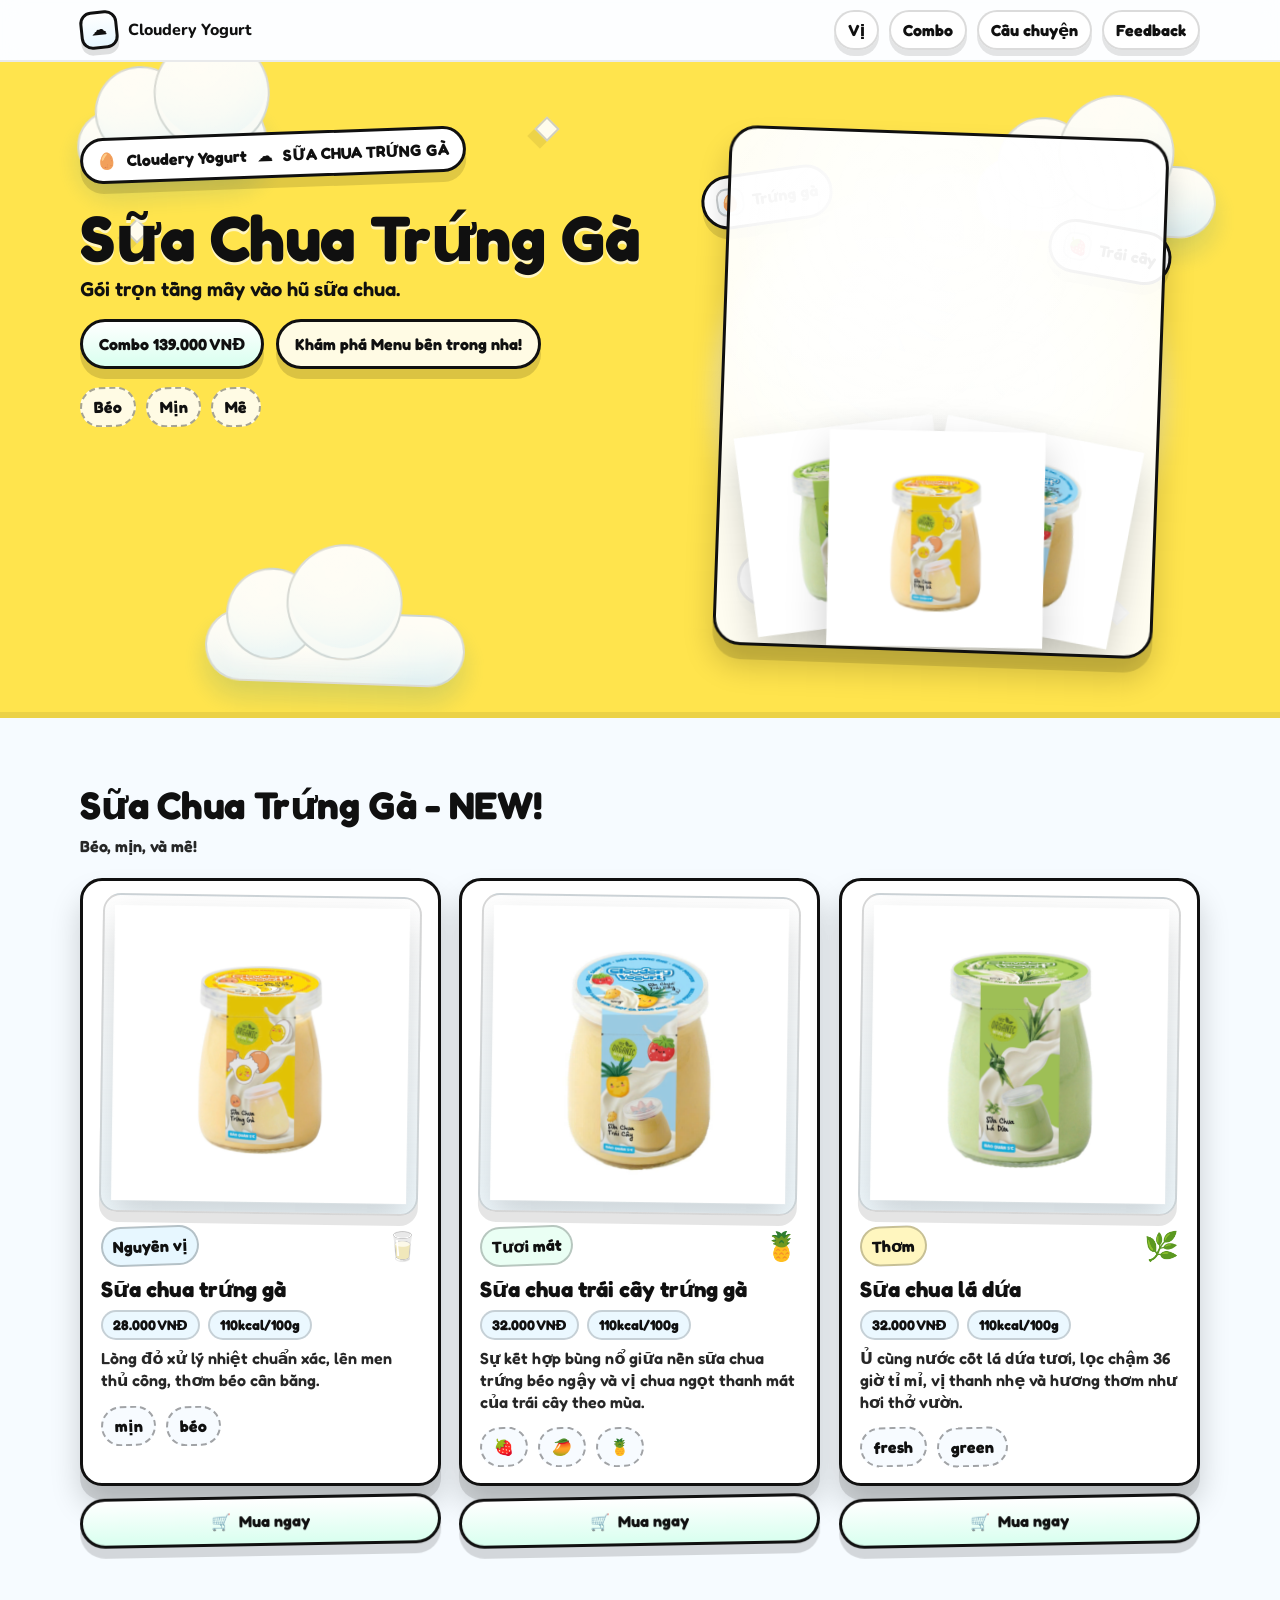
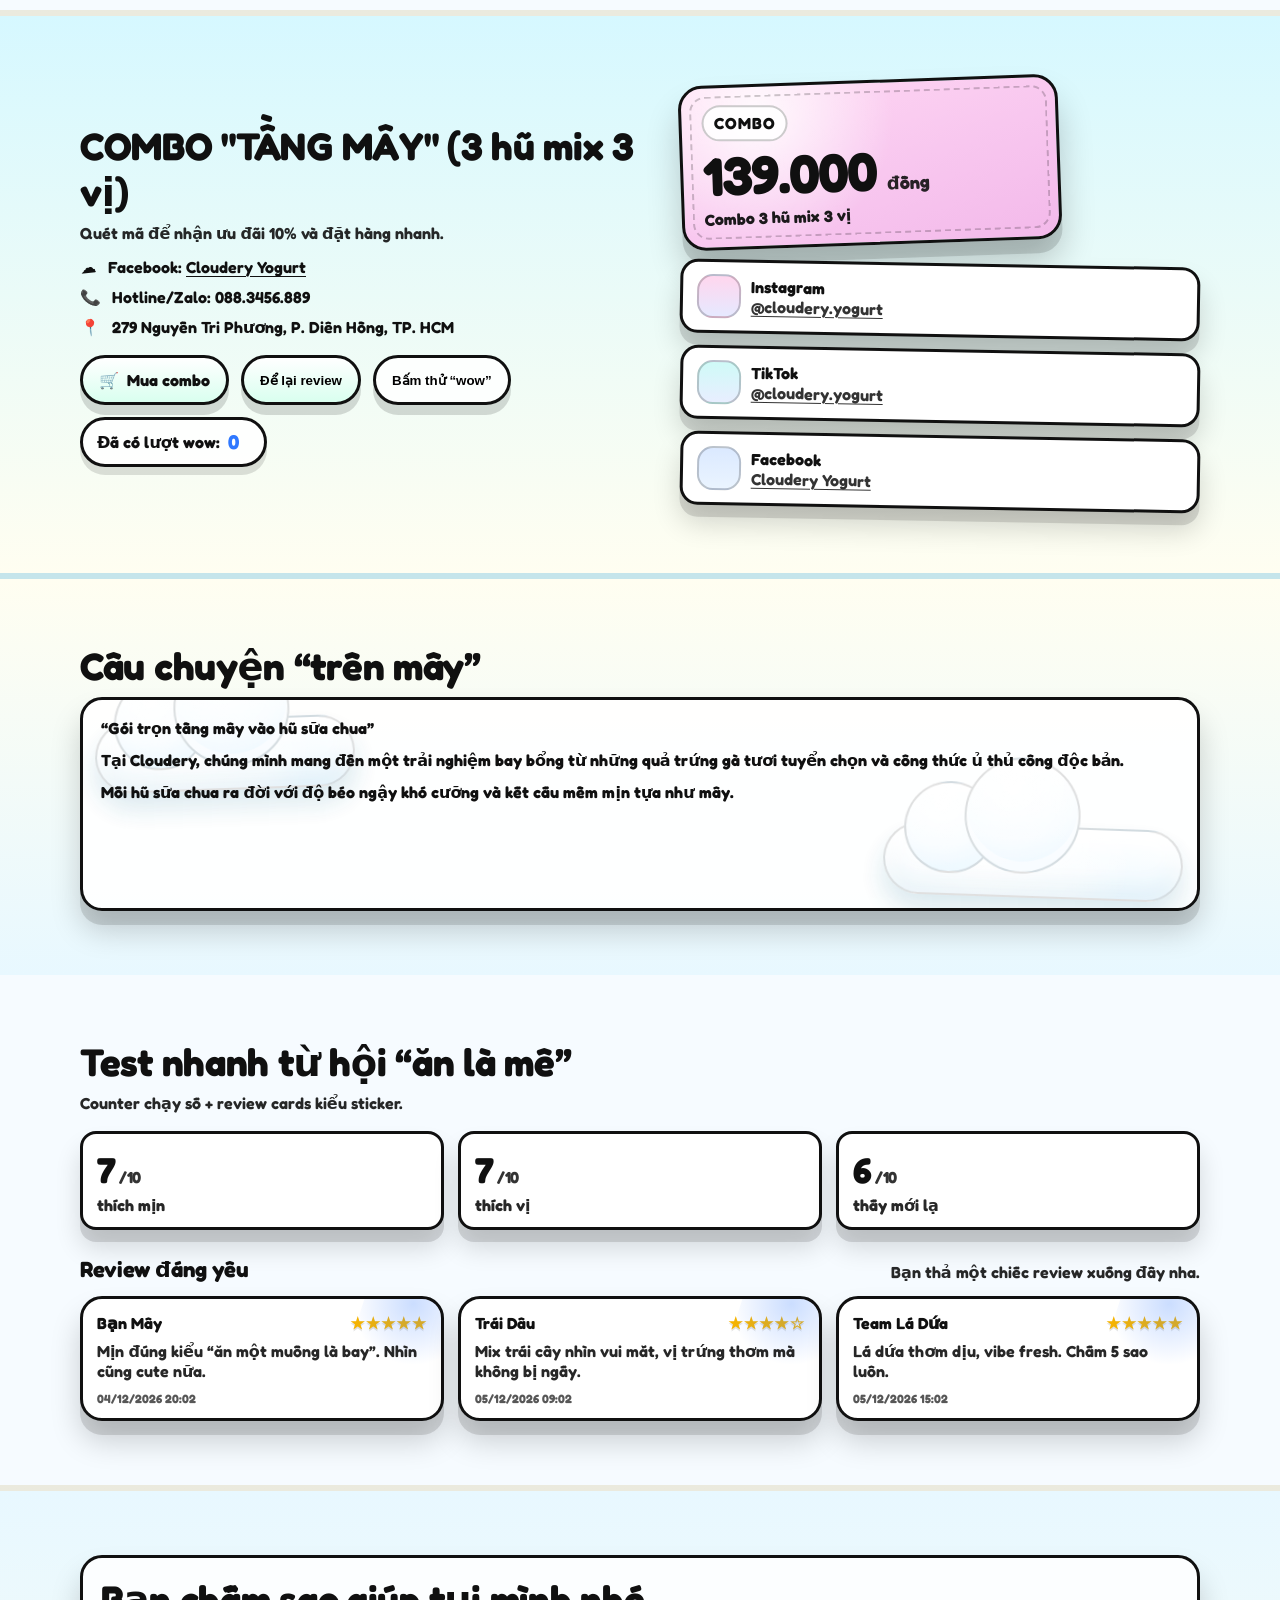
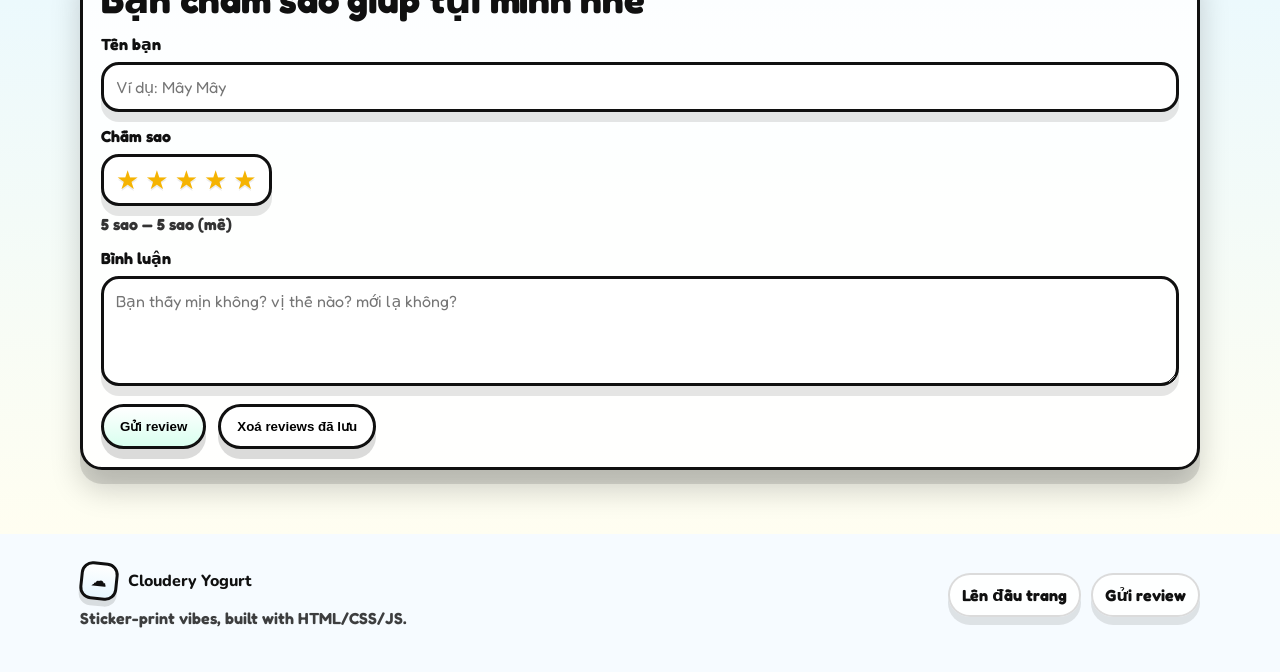
==== index.html @ d8230764 "Reorganize project files to repository root Made-with: Cursor" ====
<!doctype html>
<html lang="vi">
  <head>
    <meta charset="UTF-8" />
    <meta name="viewport" content="width=device-width, initial-scale=1.0" />
    <title>Cloudery Yogurt — Sữa Chua Trứng Gà</title>
    <meta
      name="description"
      content="Landing page playful, sticker-like for Cloudery Yogurt — Sữa Chua Trứng Gà."
    />
    <link rel="preconnect" href="https://fonts.googleapis.com" />
    <link rel="preconnect" href="https://fonts.gstatic.com" crossorigin />
    <link
      href="https://fonts.googleapis.com/css2?family=Fredoka:wght@400;600;700&family=Nunito:wght@600;700;800&display=swap"
      rel="stylesheet"
    />
    <link rel="stylesheet" href="./styles.css" />
  </head>
  <body>
    <a class="skip" href="#main">Nhảy tới nội dung</a>

    <header class="topbar">
      <div class="container topbar__inner">
        <div class="brand">
          <span class="brand__mark" aria-hidden="true">☁️</span>
          <span class="brand__name">Cloudery Yogurt</span>
        </div>
        <nav class="nav">
          <a href="#product">Vị</a>
          <a href="#combo">Combo</a>
          <a href="#story">Câu chuyện</a>
          <a href="#feedback">Feedback</a>
        </nav>
      </div>
    </header>

    <main id="main">
      <!-- HERO -->
      <section class="hero" aria-label="Hero">
        <div class="hero__bg" aria-hidden="true">
          <div class="cloud cloud--1 float"></div>
          <div class="cloud cloud--2 float-slow"></div>
          <div class="cloud cloud--3 float"></div>
          <div class="sparkle sparkle--1"></div>
          <div class="sparkle sparkle--2"></div>
          <div class="sparkle sparkle--3"></div>
        </div>

        <div class="container hero__grid">
          <div class="hero__copy reveal">
            <p class="pill">
              <span aria-hidden="true">🥚</span> Cloudery Yogurt <span aria-hidden="true">☁️</span>
              SỮA CHUA TRỨNG GÀ
            </p>
            <h1 class="hero__title">Sữa Chua Trứng Gà</h1>
            <p class="hero__sub">
              Gói trọn tầng mây vào hũ sữa chua.
            </p>
            <div class="hero__cta">
              <a class="btn btn--primary" href="#combo">Combo 139.000 VNĐ</a>
              <a class="btn btn--ghost" href="#story">Khám phá Menu bên trong nha!</a>
            </div>
            <div class="hero__mini">
              <span class="mini-badge">Béo</span>
              <span class="mini-badge">Mịn</span>
              <span class="mini-badge">Mê</span>
            </div>
          </div>

          <div class="hero__stage reveal">
            <div class="sticker egg-sticker bounce" style="--r:-8deg; --x:-10px; --y:-12px">
              <span class="sticker__icon" aria-hidden="true">🥚</span>
              <span class="sticker__text">Trứng gà</span>
            </div>
            <div class="sticker fruit-sticker bounce" style="--r:10deg; --x:14px; --y:10px">
              <span class="sticker__icon" aria-hidden="true">🍓</span>
              <span class="sticker__text">Trái cây</span>
            </div>
            <div class="sticker cloud-sticker bounce" style="--r:4deg; --x:-16px; --y:18px">
              <span class="sticker__icon" aria-hidden="true">☁️</span>
              <span class="sticker__text">Tầng mây</span>
            </div>

            <figure class="product product--tilt product--trio" aria-label="3 hũ sữa chua Cloudery Yogurt">
              <img
                src="./assets/product-la-dua.jpg"
                alt="Sữa chua lá dứa Cloudery Yogurt"
                class="product__img product__img--left"
                loading="eager"
                decoding="async"
              />
              <img
                src="./assets/product-nguyen-ban.jpg"
                alt="Sữa chua trứng gà Cloudery Yogurt"
                class="product__img product__img--center"
                loading="eager"
                decoding="async"
              />
              <img
                src="./assets/product-trai-cay.jpg"
                alt="Sữa chua trái cây Cloudery Yogurt"
                class="product__img product__img--right"
                loading="eager"
                decoding="async"
              />
              <figcaption class="sr-only">Bộ 3 hũ sữa chua Cloudery Yogurt</figcaption>
            </figure>
          </div>
        </div>
      </section>

      <!-- PRODUCTS -->
      <section id="product" class="section">
        <div class="container">
          <header class="section__head reveal">
            <h2 class="section__title">Sữa Chua Trứng Gà - NEW!</h2>
            <p class="section__sub">Béo, mịn, và mê!</p>
          </header>

          <div class="grid grid--3">
            <div class="product-tile">
              <article class="card flavor-card reveal" data-tilt>
              <div class="flavor-card__imgwrap">
                <img
                  src="./assets/product-nguyen-ban.jpg"
                  alt="Sữa chua trứng gà"
                  class="flavor-card__img"
                  loading="lazy"
                  decoding="async"
                />
              </div>
              <div class="card__top">
                <span class="tag tag--blue">Nguyên vị</span>
                <span class="wiggle" aria-hidden="true">🥛</span>
              </div>
              <h3 class="card__title">Sữa chua trứng gà</h3>
              <p class="card__meta">
                <span>28.000 VNĐ</span>
                <span>110kcal/100g</span>
              </p>
              <p class="card__desc">
                Lòng đỏ xử lý nhiệt chuẩn xác, lên men thủ công, thơm béo cân bằng.
              </p>
              <div class="card__stickers">
                <span class="chip bounce">mịn</span>
                <span class="chip bounce" style="animation-delay: 140ms">béo</span>
              </div>
              </article>
              <a
                class="btn btn--primary buy-btn product-tile__buy"
                href="https://m.me/61576436301812?text=T%C3%B4i%20mu%E1%BB%91n%20%C4%91%E1%BA%B7t%20h%C3%A0ng%20S%E1%BB%AFa%20chua%20tr%E1%BB%A9ng%20g%C3%A0"
                target="_blank"
                rel="noopener noreferrer"
              >
                <span aria-hidden="true">🛒</span>
                <span>Mua ngay</span>
              </a>
            </div>

            <div class="product-tile">
              <article class="card flavor-card reveal" data-tilt>
              <div class="flavor-card__imgwrap">
                <img
                  src="./assets/product-trai-cay.jpg"
                  alt="Sữa chua trái cây"
                  class="flavor-card__img"
                  loading="lazy"
                  decoding="async"
                />
              </div>
              <div class="card__top">
                <span class="tag tag--green">Tươi mát</span>
                <span class="wiggle" aria-hidden="true">🍍</span>
              </div>
              <h3 class="card__title">Sữa chua trái cây trứng gà</h3>
              <p class="card__meta">
                <span>32.000 VNĐ</span>
                <span>110kcal/100g</span>
              </p>
              <p class="card__desc">
                Sự kết hợp bùng nổ giữa nền sữa chua trứng béo ngậy và vị chua ngọt thanh mát
                của trái cây theo mùa.
              </p>
              <div class="card__stickers">
                <span class="chip bounce">🍓</span>
                <span class="chip bounce" style="animation-delay: 160ms">🥭</span>
                <span class="chip bounce" style="animation-delay: 220ms">🍍</span>
              </div>
              </article>
              <a
                class="btn btn--primary buy-btn product-tile__buy"
                href="https://m.me/61576436301812?text=T%C3%B4i%20mu%E1%BB%91n%20%C4%91%E1%BA%B7t%20h%C3%A0ng%20S%E1%BB%AFa%20chua%20tr%C3%A1i%20c%C3%A2y%20tr%E1%BB%A9ng%20g%C3%A0"
                target="_blank"
                rel="noopener noreferrer"
              >
                <span aria-hidden="true">🛒</span>
                <span>Mua ngay</span>
              </a>
            </div>

            <div class="product-tile">
              <article class="card flavor-card reveal" data-tilt>
              <div class="flavor-card__imgwrap">
                <img
                  src="./assets/product-la-dua.jpg"
                  alt="Sữa chua lá dứa"
                  class="flavor-card__img"
                  loading="lazy"
                  decoding="async"
                />
              </div>
              <div class="card__top">
                <span class="tag tag--yellow">Thơm</span>
                <span class="wiggle" aria-hidden="true">🌿</span>
              </div>
              <h3 class="card__title">Sữa chua lá dứa</h3>
              <p class="card__meta">
                <span>32.000 VNĐ</span>
                <span>110kcal/100g</span>
              </p>
              <p class="card__desc">
                Ủ cùng nước cốt lá dứa tươi, lọc chậm 36 giờ tỉ mỉ, vị thanh nhẹ và hương thơm
                như hơi thở vườn.
              </p>
              <div class="card__stickers">
                <span class="chip bounce">fresh</span>
                <span class="chip bounce" style="animation-delay: 120ms">green</span>
              </div>
              </article>
              <a
                class="btn btn--primary buy-btn product-tile__buy"
                href="https://m.me/61576436301812?text=T%C3%B4i%20mu%E1%BB%91n%20%C4%91%E1%BA%B7t%20h%C3%A0ng%20S%E1%BB%AFa%20chua%20l%C3%A1%20d%E1%BB%A9a"
                target="_blank"
                rel="noopener noreferrer"
              >
                <span aria-hidden="true">🛒</span>
                <span>Mua ngay</span>
              </a>
            </div>
          </div>
        </div>
      </section>

      <!-- COMBO -->
      <section id="combo" class="section section--combo">
        <div class="container combo">
          <div class="combo__left reveal">
            <h2 class="section__title">COMBO "TẦNG MÂY" (3 hũ mix 3 vị)</h2>
            <p class="section__sub">
              Quét mã để nhận ưu đãi 10% và đặt hàng nhanh.
            </p>
            <ul class="list">
              <li>
                <span class="bullet" aria-hidden="true">☁️</span>
                Facebook:
                <a href="https://www.facebook.com/profile.php?id=61576436301812&mibextid=wwXIfr&rdid=eDjpEuno18skeC4g&share_url=https%3A%2F%2Fwww.facebook.com%2Fshare%2F1Am8ADN1qm%2F%3Fmibextid%3DwwXIfr" target="_blank" rel="noopener noreferrer">Cloudery Yogurt</a>
              </li>
              <li><span class="bullet" aria-hidden="true">📞</span> Hotline/Zalo: 088.3456.889</li>
              <li><span class="bullet" aria-hidden="true">📍</span> 279 Nguyễn Tri Phương, P. Diên Hồng, TP. HCM</li>
            </ul>
            <div class="combo__actions">
              <a
                class="btn btn--primary buy-btn"
                href="https://m.me/61576436301812?text=T%C3%B4i%20mu%E1%BB%91n%20%C4%91%E1%BA%B7t%20combo"
                target="_blank"
                rel="noopener noreferrer"
              >
                <span aria-hidden="true">🛒</span>
                <span>Mua combo</span>
              </a>
              <button class="btn btn--primary" id="btnScrollForm" type="button">
                Để lại review
              </button>
              <button class="btn btn--ghost" id="btnConfetti" type="button">
                Bấm thử “wow”
              </button>
            </div>
            <div class="wow-counter" id="wowCounter" aria-live="polite">
              <span class="wow-counter__label">Đã có lượt wow:</span>
              <strong class="wow-counter__value" id="wowCountValue">0</strong>
            </div>
          </div>

          <div class="combo__right reveal">
            <div class="badge badge--burst pulse" role="group" aria-label="Combo price">
              <div class="badge__cap">COMBO</div>
              <div class="badge__price">
                <span class="badge__num">139.000</span>
                <span class="badge__unit">đồng</span>
              </div>
              <div class="badge__note">Combo 3 hũ mix 3 vị</div>
            </div>
            <div class="combo__mini">
              <div class="mini-card float">
                <div class="mini-card__icon mini-card__icon--ig" aria-hidden="true"></div>
                <div class="mini-card__text">
                  <strong>Instagram</strong>
                  <span><a href="https://www.instagram.com/cloudery.yogurt" target="_blank" rel="noopener noreferrer">@cloudery.yogurt</a></span>
                </div>
              </div>
              <div class="mini-card float-slow">
                <div class="mini-card__icon mini-card__icon--tt" aria-hidden="true"></div>
                <div class="mini-card__text">
                  <strong>TikTok</strong>
                  <span><a href="https://www.tiktok.com/@cloudery.yogurt" target="_blank" rel="noopener noreferrer">@cloudery.yogurt</a></span>
                </div>
              </div>
              <div class="mini-card float">
                <div class="mini-card__icon mini-card__icon--fb" aria-hidden="true"></div>
                <div class="mini-card__text">
                  <strong>Facebook</strong>
                  <span><a href="https://www.facebook.com/profile.php?id=61576436301812&mibextid=wwXIfr&rdid=eDjpEuno18skeC4g&share_url=https%3A%2F%2Fwww.facebook.com%2Fshare%2F1Am8ADN1qm%2F%3Fmibextid%3DwwXIfr" target="_blank" rel="noopener noreferrer">Cloudery Yogurt</a></span>
                </div>
              </div>
            </div>
          </div>
        </div>
        <canvas id="confetti" class="confetti" aria-hidden="true"></canvas>
      </section>

      <!-- STORY -->
      <section id="story" class="section section--story" aria-label="Story section">
        <div class="container story reveal">
          <h2 class="section__title">Câu chuyện “trên mây”</h2>
          <div class="story__paper">
            <div class="story__clouds" aria-hidden="true">
              <div class="cloud cloud--paper-1 float"></div>
              <div class="cloud cloud--paper-2 float-slow"></div>
            </div>
            <p class="story__line" data-story-line>
              “Gói trọn tầng mây vào hũ sữa chua”
            </p>
            <p class="story__line" data-story-line>
              Tại Cloudery, chúng mình mang đến một trải nghiệm bay bổng từ những quả trứng gà tươi tuyển chọn và công thức ủ thủ công độc bản.
            </p>
            <p class="story__line" data-story-line>
              Mỗi hũ sữa chua ra đời với độ béo ngậy khó cưỡng và kết cấu mềm mịn tựa như mây.
            </p>
            <p class="story__line" data-story-line>
              Bên cạnh vị Trứng gà nguyên bản, bạn đừng bỏ lỡ dòng Lá dứa được lọc chậm tỉ mỉ suốt 36 giờ, hay đổi vị cùng Trái cây theo mùa vụ đầy tươi mát.
            </p>
            <p class="story__line" data-story-line>
              Tất cả đều được chắt lọc tinh khiết nhất để nâng niu vị giác của bạn.
            </p>
          </div>
        </div>
      </section>

      <!-- FEEDBACK -->
      <section id="feedback" class="section">
        <div class="container">
          <header class="section__head reveal">
            <h2 class="section__title">Test nhanh từ hội “ăn là mê”</h2>
            <p class="section__sub">
              Counter chạy số + review cards kiểu sticker.
            </p>
          </header>

          <div class="stats">
            <div class="stat reveal" data-counter="8">
              <div class="stat__num"><span class="counter">0</span><span class="stat__unit">/10</span></div>
              <div class="stat__label">thích mịn</div>
            </div>
            <div class="stat reveal" data-counter="7">
              <div class="stat__num"><span class="counter">0</span><span class="stat__unit">/10</span></div>
              <div class="stat__label">thích vị</div>
            </div>
            <div class="stat reveal" data-counter="6">
              <div class="stat__num"><span class="counter">0</span><span class="stat__unit">/10</span></div>
              <div class="stat__label">thấy mới lạ</div>
            </div>
          </div>

          <div class="reviews">
            <div class="reviews__head reveal">
              <h3 class="reviews__title">Review đáng yêu</h3>
              <p class="reviews__sub">Bạn thả một chiếc review xuống đây nha.</p>
            </div>

            <div id="reviewsList" class="reviews__grid"></div>
          </div>
        </div>
      </section>

      <!-- FORM -->
      <section id="form" class="section section--form" aria-label="Feedback form">
        <div class="container form-wrap reveal">
          <h2 class="section__title">Bạn chấm sao giúp tụi mình nhé</h2>
          <form id="reviewForm" class="form">
            <label class="field">
              <span class="field__label">Tên bạn</span>
              <input
                class="input"
                name="name"
                type="text"
                placeholder="Ví dụ: Mây Mây"
                required
                maxlength="40"
                autocomplete="name"
              />
            </label>

            <div class="field">
              <span class="field__label">Chấm sao</span>
              <div class="stars" role="radiogroup" aria-label="Star rating">
                <input class="sr-only" type="radio" name="rating" value="5" id="r5" checked />
                <label class="star" for="r5" title="5 sao">★</label>
                <input class="sr-only" type="radio" name="rating" value="4" id="r4" />
                <label class="star" for="r4" title="4 sao">★</label>
                <input class="sr-only" type="radio" name="rating" value="3" id="r3" />
                <label class="star" for="r3" title="3 sao">★</label>
                <input class="sr-only" type="radio" name="rating" value="2" id="r2" />
                <label class="star" for="r2" title="2 sao">★</label>
                <input class="sr-only" type="radio" name="rating" value="1" id="r1" />
                <label class="star" for="r1" title="1 sao">★</label>
              </div>
              <div class="stars__hint" id="ratingHint">5 sao nha!</div>
            </div>

            <label class="field">
              <span class="field__label">Bình luận</span>
              <textarea
                class="textarea"
                name="comment"
                rows="4"
                placeholder="Bạn thấy mịn không? vị thế nào? mới lạ không?"
                required
                maxlength="280"
              ></textarea>
            </label>

            <div class="form__actions">
              <button class="btn btn--primary" type="submit">Gửi review</button>
              <button class="btn btn--ghost" type="button" id="btnClearReviews">
                Xoá reviews đã lưu
              </button>
            </div>
          </form>
        </div>
      </section>
    </main>

    <footer class="footer">
      <div class="container footer__inner">
        <div>
          <div class="brand brand--footer">
            <span class="brand__mark" aria-hidden="true">☁️</span>
            <span class="brand__name">Cloudery Yogurt</span>
          </div>
          <p class="footer__note">Sticker-print vibes, built with HTML/CSS/JS.</p>
        </div>
        <div class="footer__links">
          <a href="#main">Lên đầu trang</a>
          <a href="#form">Gửi review</a>
        </div>
      </div>
    </footer>

    <script src="./script.js"></script>
  </body>
</html>
---- styles.css ----
:root {
  --bg-yellow: #ffe44d;
  --blue: #2f78ff;
  --green: #27c07d;
  --ink: #101010;
  --paper: #ffffff;
  --soft: rgba(0, 0, 0, 0.08);
  --shadow: 0 14px 0 rgba(0, 0, 0, 0.12), 0 20px 30px rgba(0, 0, 0, 0.18);
  --stroke: 3px solid var(--ink);
  --radius: 22px;
  --radius-sm: 16px;
  --max: 1120px;
  --cloud-stroke: 2px solid rgba(0, 0, 0, 0.14);
}

*,
*::before,
*::after {
  box-sizing: border-box;
}

html,
body {
  height: 100%;
}

body {
  margin: 0;
  font-family: "Fredoka", system-ui, -apple-system, Segoe UI, Roboto, Arial, sans-serif;
  color: var(--ink);
  background: #f6fbff;
  overflow-x: hidden;
}

img {
  max-width: 100%;
  display: block;
}

a {
  color: inherit;
  text-decoration: none;
}

.container {
  width: min(var(--max), calc(100% - 32px));
  margin-inline: auto;
}

.sr-only {
  position: absolute;
  width: 1px;
  height: 1px;
  padding: 0;
  margin: -1px;
  overflow: hidden;
  clip: rect(0, 0, 0, 0);
  white-space: nowrap;
  border: 0;
}

.skip {
  position: absolute;
  top: 10px;
  left: 10px;
  z-index: 9999;
  padding: 10px 14px;
  background: var(--paper);
  border: var(--stroke);
  border-radius: 999px;
  transform: translateY(-180%);
  transition: transform 160ms ease;
}

.skip:focus {
  transform: translateY(0);
}

/* Topbar */
.topbar {
  position: sticky;
  top: 0;
  z-index: 50;
  backdrop-filter: blur(10px);
  background: rgba(255, 255, 255, 0.72);
  border-bottom: 2px solid rgba(0, 0, 0, 0.08);
}

.topbar__inner {
  display: flex;
  align-items: center;
  justify-content: space-between;
  padding: 10px 0;
  gap: 14px;
}

.brand {
  display: inline-flex;
  align-items: center;
  gap: 10px;
  font-family: "Nunito", system-ui, -apple-system, Segoe UI, Roboto, Arial, sans-serif;
  font-weight: 800;
}

.brand__mark {
  width: 38px;
  height: 38px;
  display: grid;
  place-items: center;
  border: var(--stroke);
  border-radius: 12px;
  background: linear-gradient(180deg, #ffffff, #e7f7ff);
  box-shadow: 0 6px 0 rgba(0, 0, 0, 0.12);
  transform: rotate(-6deg);
}

.nav {
  display: flex;
  gap: 10px;
  flex-wrap: wrap;
  justify-content: flex-end;
}

.nav a {
  padding: 8px 12px;
  border-radius: 999px;
  border: 2px solid rgba(0, 0, 0, 0.14);
  background: rgba(255, 255, 255, 0.9);
  box-shadow: 0 6px 0 rgba(0, 0, 0, 0.1);
  transition: transform 140ms ease, box-shadow 140ms ease;
  font-weight: 700;
}

.nav a:hover {
  transform: translateY(-2px) rotate(-1deg);
  box-shadow: 0 10px 0 rgba(0, 0, 0, 0.12);
}

/* Hero */
.hero {
  position: relative;
  background: var(--bg-yellow);
  border-bottom: 6px solid rgba(0, 0, 0, 0.08);
  overflow: hidden;
}

.hero__bg {
  position: absolute;
  inset: 0;
  pointer-events: none;
}

.hero__grid {
  display: grid;
  grid-template-columns: 1.05fr 0.95fr;
  gap: 26px;
  padding: 54px 0 44px;
  position: relative;
  z-index: 2;
}

.pill {
  display: inline-flex;
  align-items: center;
  gap: 10px;
  padding: 10px 14px;
  border-radius: 999px;
  border: var(--stroke);
  background: var(--paper);
  box-shadow: 0 10px 0 rgba(0, 0, 0, 0.12);
  transform: rotate(-2deg);
  font-weight: 700;
}

.hero__title {
  font-size: clamp(40px, 5vw, 74px);
  margin: 14px 0 8px;
  line-height: 0.95;
  letter-spacing: -0.5px;
  text-shadow: 0 3px 0 rgba(255, 255, 255, 0.65);
}

.hero__sub {
  font-size: clamp(16px, 2vw, 20px);
  max-width: 38ch;
  margin: 0 0 16px;
  font-weight: 600;
}

.hero__cta {
  display: flex;
  gap: 12px;
  flex-wrap: wrap;
  margin: 18px 0 18px;
}

.btn {
  border: var(--stroke);
  border-radius: 999px;
  padding: 12px 16px;
  font-weight: 800;
  cursor: pointer;
  background: var(--paper);
  box-shadow: 0 10px 0 rgba(0, 0, 0, 0.14);
  transition: transform 150ms ease, box-shadow 150ms ease;
}

.btn:active {
  transform: translateY(3px);
  box-shadow: 0 7px 0 rgba(0, 0, 0, 0.14);
}

.btn--primary {
  background: linear-gradient(180deg, #ffffff, #d9ffef);
  border-color: var(--ink);
}

.btn--ghost {
  background: rgba(255, 255, 255, 0.85);
}

.btn:hover {
  transform: translateY(-2px) rotate(-1deg);
  box-shadow: 0 14px 0 rgba(0, 0, 0, 0.16);
}

.hero__mini {
  display: flex;
  gap: 10px;
  flex-wrap: wrap;
  align-items: center;
  margin-top: 6px;
}

.mini-badge {
  background: rgba(255, 255, 255, 0.85);
  border: 2px dashed rgba(0, 0, 0, 0.35);
  padding: 8px 12px;
  border-radius: 999px;
  font-weight: 800;
  transform: rotate(-2deg);
}

.hero__stage {
  position: relative;
  min-height: 420px;
  display: grid;
  place-items: center;
}

.hero__stage::before {
  content: "";
  position: absolute;
  inset: 14% 6% 12% 6%;
  background:
    radial-gradient(circle at 30% 35%, rgba(255, 255, 255, 0.95), transparent 55%),
    radial-gradient(circle at 70% 45%, rgba(255, 255, 255, 0.9), transparent 58%),
    radial-gradient(circle at 45% 70%, rgba(231, 247, 255, 0.6), transparent 62%);
  filter: blur(10px);
  border-radius: 999px;
  opacity: 0.9;
  z-index: 0;
}

.hero__stage > * {
  position: relative;
  z-index: 1;
}

.product {
  position: relative;
  width: min(440px, 92%);
  border-radius: 28px;
  border: var(--stroke);
  background: rgba(255, 255, 255, 0.9);
  box-shadow: var(--shadow);
  overflow: hidden;
  transform: rotate(2deg);
}

.product__img {
  width: 100%;
  height: auto;
  transform: translateZ(0);
}

.product--trio {
  min-height: 520px;
  display: block;
  background:
    radial-gradient(circle at 50% 15%, rgba(255, 255, 255, 0.82), transparent 55%),
    rgba(255, 255, 255, 0.92);
}

.product--trio .product__img {
  position: absolute;
  width: 46%;
  max-width: 230px;
  filter: drop-shadow(0 18px 18px rgba(0, 0, 0, 0.2));
}

.product__img--left {
  left: 6%;
  bottom: 4%;
  transform: rotate(-9deg);
}

.product__img--center {
  left: 50%;
  bottom: 2%;
  transform: translateX(-50%) rotate(-1deg) scale(1.08);
  z-index: 2;
}

.product__img--right {
  right: 6%;
  bottom: 4%;
  transform: rotate(9deg);
}

.product::after {
  content: "";
  position: absolute;
  inset: 0;
  background: radial-gradient(circle at 30% 20%, rgba(255, 255, 255, 0.55), transparent 45%);
  pointer-events: none;
}

.sticker {
  position: absolute;
  display: inline-flex;
  align-items: center;
  gap: 8px;
  padding: 10px 12px;
  border: var(--stroke);
  background: var(--paper);
  border-radius: 999px;
  box-shadow: 0 10px 0 rgba(0, 0, 0, 0.12);
  font-weight: 900;
  transform: translate(var(--x), var(--y)) rotate(var(--r));
}

.sticker__icon {
  width: 28px;
  height: 28px;
  display: grid;
  place-items: center;
  border-radius: 10px;
  border: 2px solid rgba(0, 0, 0, 0.2);
  background: linear-gradient(180deg, #ffffff, #f0faff);
}

.egg-sticker {
  top: 12%;
  left: 6%;
}

.fruit-sticker {
  top: 18%;
  right: 8%;
}

.cloud-sticker {
  bottom: 14%;
  left: 14%;
}

/* Clouds */
.cloud {
  position: absolute;
  width: 190px;
  height: 72px;
  background:
    radial-gradient(circle at 35% 28%, rgba(255, 255, 255, 0.98), rgba(255, 255, 255, 0.55) 48%, transparent 72%),
    linear-gradient(180deg, #ffffff 0%, #f8fdff 44%, #ecf8ff 100%);
  border: var(--cloud-stroke);
  border-radius: 999px;
  box-shadow: 0 16px 30px rgba(48, 84, 112, 0.16);
  filter: saturate(1.05) blur(0.2px);
}

.cloud::before,
.cloud::after {
  content: "";
  position: absolute;
  background:
    radial-gradient(circle at 40% 26%, rgba(255, 255, 255, 0.96), rgba(255, 255, 255, 0.5) 48%, transparent 72%),
    linear-gradient(180deg, #ffffff 0%, #f8fdff 45%, #ecf8ff 100%);
  border: var(--cloud-stroke);
  border-radius: 999px;
}

.cloud::before {
  width: 92px;
  height: 92px;
  left: 18px;
  top: -44px;
}

.cloud::after {
  width: 116px;
  height: 116px;
  left: 78px;
  top: -70px;
}

.cloud::after {
  box-shadow: inset 0 -10px 0 rgba(255, 255, 255, 0.58);
}

.cloud {
  box-shadow:
    inset 0 14px 22px rgba(255, 255, 255, 0.94),
    inset 0 -12px 22px rgba(35, 114, 152, 0.07),
    0 16px 26px rgba(35, 114, 152, 0.18);
}

.cloud-sticker {
  backdrop-filter: blur(1px);
}

.cloud--1 {
  top: 44px;
  left: 6%;
  transform: rotate(-4deg);
  opacity: 0.95;
}

.cloud--2 {
  top: 100px;
  right: 5%;
  width: 240px;
  transform: rotate(3deg);
  opacity: 0.95;
}

.cloud--3 {
  bottom: 28px;
  left: 16%;
  width: 260px;
  transform: rotate(2deg);
  opacity: 0.95;
}

.sparkle {
  position: absolute;
  width: 18px;
  height: 18px;
  background: white;
  border: 2px solid rgba(0, 0, 0, 0.2);
  transform: rotate(45deg);
  box-shadow: 0 10px 0 rgba(0, 0, 0, 0.08);
  opacity: 0.9;
  animation: twinkle 1.6s ease-in-out infinite;
}

.sparkle--1 {
  top: 58px;
  left: 42%;
}
.sparkle--2 {
  top: 160px;
  left: 10%;
  animation-delay: 0.3s;
}
.sparkle--3 {
  bottom: 90px;
  right: 12%;
  animation-delay: 0.55s;
}

@keyframes twinkle {
  0%,
  100% {
    transform: rotate(45deg) scale(0.9);
    opacity: 0.75;
  }
  50% {
    transform: rotate(45deg) scale(1.05);
    opacity: 1;
  }
}

/* Sections */
.section {
  padding: 64px 0;
  background: transparent;
}

.section__head {
  margin-bottom: 18px;
}

.section__title {
  font-size: clamp(28px, 3vw, 44px);
  margin: 0 0 8px;
  letter-spacing: -0.3px;
}

.section__sub {
  margin: 0;
  font-weight: 650;
  opacity: 0.9;
}

.grid {
  display: grid;
  gap: 18px;
  margin-top: 22px;
}

.grid--3 {
  grid-template-columns: repeat(3, minmax(0, 1fr));
}

.product-tile {
  display: grid;
  grid-template-rows: 1fr auto;
  gap: 10px;
}

.product-tile__buy {
  width: 100%;
  text-align: center;
  transform: rotate(-1deg);
}

.product-tile__buy:hover {
  transform: translateY(-2px) rotate(-2deg);
}

.card {
  background: var(--paper);
  border: var(--stroke);
  border-radius: var(--radius);
  box-shadow: var(--shadow);
  padding: 18px 18px 16px;
  position: relative;
  overflow: hidden;
  transform: rotate(-0.6deg);
  transition: transform 180ms ease, box-shadow 180ms ease;
}

.card:hover {
  transform: translateY(-4px) rotate(1.2deg) scale(1.02);
  box-shadow: 0 16px 0 rgba(0, 0, 0, 0.14), 0 26px 34px rgba(0, 0, 0, 0.2);
}

.card__top {
  display: flex;
  align-items: center;
  justify-content: space-between;
  gap: 10px;
}

.tag {
  display: inline-flex;
  align-items: center;
  padding: 8px 10px;
  border: 2px solid rgba(0, 0, 0, 0.22);
  border-radius: 999px;
  font-weight: 900;
  transform: rotate(-2deg);
  background: #e7f7ff;
}

.tag--blue {
  background: #e7f7ff;
}
.tag--green {
  background: #eafff4;
}
.tag--yellow {
  background: #fff6bf;
}

.wiggle {
  font-size: 28px;
  display: inline-block;
  transform-origin: 50% 100%;
  animation: wiggle 2.2s ease-in-out infinite;
}

@keyframes wiggle {
  0%,
  100% {
    transform: rotate(-4deg);
  }
  50% {
    transform: rotate(6deg);
  }
}

.card__title {
  margin: 10px 0 8px;
  font-size: 22px;
}

.card__meta {
  margin: 0 0 8px;
  display: flex;
  gap: 8px;
  flex-wrap: wrap;
}

.card__meta span {
  display: inline-flex;
  align-items: center;
  padding: 6px 10px;
  border-radius: 999px;
  border: 2px solid rgba(0, 0, 0, 0.16);
  background: rgba(231, 247, 255, 0.8);
  font-weight: 900;
  font-size: 14px;
  line-height: 1;
}

.card__desc {
  margin: 0 0 14px;
  font-weight: 600;
  opacity: 0.9;
  line-height: 1.35;
}

.card__stickers {
  display: flex;
  gap: 10px;
  flex-wrap: wrap;
}

.buy-btn {
  display: inline-flex;
  align-items: center;
  justify-content: center;
  gap: 8px;
}

.chip {
  display: inline-flex;
  align-items: center;
  justify-content: center;
  padding: 8px 12px;
  border-radius: 999px;
  border: 2px dashed rgba(0, 0, 0, 0.35);
  background: #f7fbff;
  font-weight: 900;
  transform: rotate(-2deg);
}

/* Combo */
.section--combo {
  position: relative;
  background: linear-gradient(180deg, #d6f8ff, #fffef1);
  border-top: 6px solid rgba(0, 0, 0, 0.08);
  border-bottom: 6px solid rgba(0, 0, 0, 0.08);
  overflow: hidden;
}

.combo {
  display: grid;
  grid-template-columns: 1fr 0.9fr;
  gap: 22px;
  align-items: center;
  position: relative;
  z-index: 2;
}

.list {
  margin: 14px 0 0;
  padding: 0;
  list-style: none;
  display: grid;
  gap: 10px;
  font-weight: 650;
}

.list a {
  text-decoration: underline;
  text-underline-offset: 3px;
}

.bullet {
  display: inline-block;
  margin-right: 8px;
  transform: rotate(-6deg);
}

.combo__actions {
  display: flex;
  gap: 12px;
  flex-wrap: wrap;
  margin-top: 18px;
}

.wow-counter {
  margin-top: 12px;
  display: inline-flex;
  align-items: center;
  gap: 8px;
  padding: 10px 14px;
  border: var(--stroke);
  border-radius: 999px;
  background: rgba(255, 255, 255, 0.9);
  box-shadow: 0 8px 0 rgba(0, 0, 0, 0.12);
  font-weight: 800;
}

.wow-counter__value {
  min-width: 2ch;
  font-size: 20px;
  color: #2f78ff;
}

.badge {
  background:
    radial-gradient(circle at 20% 18%, rgba(255, 255, 255, 0.9), transparent 42%),
    linear-gradient(160deg, #ffd9f3, #f8c7ef 55%, #f3b9ea);
  border: var(--stroke);
  box-shadow: 0 14px 0 rgba(0, 0, 0, 0.13), 0 24px 34px rgba(0, 0, 0, 0.2);
  border-radius: 24px;
  padding: 18px 20px;
  position: relative;
  transform: rotate(-2deg);
  width: min(380px, 100%);
}

.badge--burst {
  clip-path: none;
}

.badge::before {
  content: "";
  position: absolute;
  inset: 8px;
  border: 2px dashed rgba(0, 0, 0, 0.2);
  border-radius: 16px;
  pointer-events: none;
}

.badge__cap {
  font-weight: 1000;
  letter-spacing: 1px;
  background: rgba(255, 255, 255, 0.85);
  border: 2px solid rgba(0, 0, 0, 0.2);
  display: inline-block;
  padding: 6px 10px;
  border-radius: 999px;
  transform: rotate(2deg);
}

.badge__price {
  margin-top: 8px;
  display: flex;
  align-items: baseline;
  gap: 10px;
}

.badge__num {
  font-size: clamp(42px, 4.2vw, 64px);
  font-weight: 1000;
  letter-spacing: -1px;
  line-height: 0.95;
}

.badge__unit {
  font-weight: 900;
  font-size: 18px;
  opacity: 0.9;
}

.badge__note {
  margin-top: 8px;
  font-weight: 750;
  opacity: 0.95;
}

.combo__mini {
  margin-top: 18px;
  display: grid;
  gap: 12px;
}

.mini-card {
  background: var(--paper);
  border: var(--stroke);
  border-radius: 18px;
  box-shadow: 0 12px 0 rgba(0, 0, 0, 0.12), 0 18px 28px rgba(0, 0, 0, 0.16);
  padding: 12px 14px;
  display: flex;
  gap: 10px;
  align-items: center;
  transform: rotate(1deg);
}

.mini-card__icon {
  width: 44px;
  height: 44px;
  display: grid;
  place-items: center;
  border-radius: 16px;
  border: 2px solid rgba(0, 0, 0, 0.2);
  background: linear-gradient(180deg, #ffffff, #e7f7ff);
  font-size: 0;
  font-weight: 900;
  position: relative;
}

.mini-card__icon::before {
  content: "";
  width: 22px;
  height: 22px;
  background-repeat: no-repeat;
  background-position: center;
  background-size: contain;
}

.mini-card__icon--ig {
  background: linear-gradient(180deg, #ffd6ee, #e6e9ff);
}

.mini-card__icon--ig::before {
  background-image: url("https://cdn.simpleicons.org/instagram/8f2aa8");
}

.mini-card__icon--tt {
  background: linear-gradient(180deg, #cffaf7, #e8eeff);
}

.mini-card__icon--tt::before {
  background-image: url("https://cdn.simpleicons.org/tiktok/111111");
}

.mini-card__icon--fb {
  background: linear-gradient(180deg, #dbe9ff, #eaf4ff);
}

.mini-card__icon--fb::before {
  background-image: url("https://cdn.simpleicons.org/facebook/1877F2");
}

.mini-card__text strong {
  display: block;
  font-size: 16px;
}

.mini-card__text span {
  display: block;
  opacity: 0.85;
  font-weight: 650;
}

.mini-card__text a {
  text-decoration: underline;
  text-underline-offset: 3px;
}

/* Story */
.section--story {
  background: linear-gradient(180deg, #fffef1, #e8f8ff);
}

.story__paper {
  position: relative;
  background: rgba(255, 255, 255, 0.9);
  border: var(--stroke);
  border-radius: var(--radius);
  box-shadow: var(--shadow);
  padding: 18px 18px 10px;
  overflow: hidden;
}

.story__clouds {
  position: absolute;
  inset: 0;
  pointer-events: none;
  opacity: 0.85;
}

.cloud--paper-1 {
  top: 18px;
  left: 12px;
  width: 260px;
  transform: rotate(-2deg);
}

.cloud--paper-2 {
  bottom: 10px;
  right: 14px;
  width: 300px;
  transform: rotate(2deg);
}

/* Product cards (flavors) */
.flavor-card {
  padding-top: 14px;
}

.flavor-card__imgwrap {
  border: 2px solid rgba(0, 0, 0, 0.16);
  border-radius: 18px;
  background: linear-gradient(180deg, rgba(255, 255, 255, 0.95), rgba(231, 247, 255, 0.55));
  box-shadow: 0 10px 0 rgba(0, 0, 0, 0.1);
  overflow: hidden;
  margin-bottom: 12px;
  transform: rotate(0.8deg);
}

.flavor-card__img {
  width: 100%;
  aspect-ratio: 1 / 1;
  object-fit: contain;
  padding: 10px;
  filter: drop-shadow(0 16px 18px rgba(0, 0, 0, 0.16));
  transform: translateZ(0);
}

.story__line {
  margin: 0 0 12px;
  font-weight: 700;
  opacity: 0;
  transform: translateY(8px);
}

.story__line.is-shown {
  opacity: 1;
  transform: translateY(0);
  transition: opacity 420ms ease, transform 420ms ease;
}

/* Stats + reviews */
.stats {
  display: grid;
  grid-template-columns: repeat(3, minmax(0, 1fr));
  gap: 14px;
  margin: 18px 0 26px;
}

.stat {
  background: var(--paper);
  border: var(--stroke);
  border-radius: var(--radius-sm);
  box-shadow: 0 12px 0 rgba(0, 0, 0, 0.12), 0 18px 26px rgba(0, 0, 0, 0.14);
  padding: 14px 14px 12px;
  transform: rotate(-1deg);
}

.stat__num {
  font-size: 36px;
  font-weight: 1000;
  letter-spacing: -0.6px;
}

.stat__unit {
  font-size: 16px;
  margin-left: 4px;
  font-weight: 900;
  opacity: 0.85;
}

.stat__label {
  margin-top: 4px;
  font-weight: 800;
  opacity: 0.9;
}

.reviews__head {
  display: flex;
  align-items: end;
  justify-content: space-between;
  gap: 12px;
  flex-wrap: wrap;
}

.reviews__title {
  margin: 0;
  font-size: 22px;
}

.reviews__sub {
  margin: 0;
  font-weight: 650;
  opacity: 0.9;
}

.reviews__grid {
  display: grid;
  grid-template-columns: repeat(3, minmax(0, 1fr));
  gap: 14px;
  margin-top: 14px;
}

.review {
  background: #fff;
  border: var(--stroke);
  border-radius: var(--radius);
  box-shadow: var(--shadow);
  padding: 14px 14px 12px;
  position: relative;
  overflow: hidden;
  transform: rotate(0.6deg);
}

.review::before {
  content: "";
  position: absolute;
  inset: -40px -40px auto auto;
  width: 120px;
  height: 120px;
  background: radial-gradient(circle at 40% 40%, rgba(47, 120, 255, 0.25), transparent 60%);
  transform: rotate(18deg);
}

.review__top {
  display: flex;
  justify-content: space-between;
  gap: 10px;
  align-items: start;
}

.review__name {
  font-weight: 1000;
}

.review__stars {
  font-weight: 1000;
  letter-spacing: 1px;
  color: #f5b301;
  text-shadow: 0 2px 0 rgba(0, 0, 0, 0.12);
}

.review__text {
  margin: 8px 0 0;
  font-weight: 650;
  opacity: 0.9;
}

.review__time {
  margin-top: 10px;
  font-size: 12px;
  font-weight: 800;
  opacity: 0.7;
}

/* Form */
.section--form {
  background: linear-gradient(180deg, #e8f8ff, #fffef1);
  border-top: 6px solid rgba(0, 0, 0, 0.08);
}

.form-wrap {
  background: rgba(255, 255, 255, 0.85);
  border: var(--stroke);
  border-radius: var(--radius);
  box-shadow: var(--shadow);
  padding: 18px;
}

.form {
  display: grid;
  gap: 14px;
  margin-top: 12px;
}

.field__label {
  display: block;
  margin-bottom: 8px;
  font-weight: 900;
}

.input,
.textarea {
  width: 100%;
  border: var(--stroke);
  border-radius: 18px;
  padding: 12px 12px;
  font: inherit;
  background: var(--paper);
  box-shadow: 0 10px 0 rgba(0, 0, 0, 0.1);
  outline: none;
}

.input:focus,
.textarea:focus {
  box-shadow: 0 10px 0 rgba(0, 0, 0, 0.1), 0 0 0 6px rgba(47, 120, 255, 0.2);
}

.stars {
  display: inline-flex;
  gap: 6px;
  padding: 10px 12px;
  border-radius: 18px;
  border: var(--stroke);
  background: var(--paper);
  box-shadow: 0 10px 0 rgba(0, 0, 0, 0.1);
  flex-direction: row-reverse;
}

.star {
  font-size: 26px;
  line-height: 1;
  cursor: pointer;
  color: rgba(0, 0, 0, 0.25);
  text-shadow: 0 2px 0 rgba(0, 0, 0, 0.08);
  transition: transform 120ms ease;
  user-select: none;
}

.star:hover {
  transform: translateY(-1px) rotate(-3deg);
}

/* Highlight stars by sibling selection (row-reverse trick) */
.stars input:checked ~ label {
  color: #f5b301;
}

.stars__hint {
  margin-top: 8px;
  font-weight: 800;
  opacity: 0.85;
}

.form__actions {
  display: flex;
  gap: 12px;
  flex-wrap: wrap;
}

/* Footer */
.footer {
  padding: 28px 0 44px;
  background: #f6fbff;
}

.footer__inner {
  display: flex;
  justify-content: space-between;
  gap: 14px;
  flex-wrap: wrap;
  align-items: center;
}

.footer__note {
  margin: 8px 0 0;
  font-weight: 650;
  opacity: 0.8;
}

.footer__links {
  display: flex;
  gap: 10px;
  flex-wrap: wrap;
}

.footer__links a {
  padding: 10px 12px;
  border-radius: 999px;
  border: 2px solid rgba(0, 0, 0, 0.14);
  background: rgba(255, 255, 255, 0.9);
  box-shadow: 0 8px 0 rgba(0, 0, 0, 0.1);
  font-weight: 800;
}

.brand--footer .brand__mark {
  transform: rotate(6deg);
}

/* Animations */
.float {
  animation: floating 6.5s ease-in-out infinite;
}
.float-slow {
  animation: floating 10s ease-in-out infinite;
}

@keyframes floating {
  0%,
  100% {
    transform: translateY(0) rotate(var(--r, 0deg));
  }
  50% {
    transform: translateY(-12px) rotate(var(--r, 0deg));
  }
}

.bounce {
  animation: bounce 2.8s ease-in-out infinite;
}

@keyframes bounce {
  0%,
  100% {
    transform: translate(var(--x, 0), var(--y, 0)) rotate(var(--r, 0deg));
  }
  50% {
    transform: translate(var(--x, 0), calc(var(--y, 0) - 8px)) rotate(calc(var(--r, 0deg) + 1deg));
  }
}

.product--tilt {
  animation: productTilt 5.2s ease-in-out infinite;
  transform-origin: 50% 55%;
}

/* Cute egg burst on image click */
.egg-pop {
  position: fixed;
  left: 0;
  top: 0;
  width: 40px;
  height: 40px;
  border-radius: 999px;
  border: 2px solid rgba(0, 0, 0, 0.2);
  background: radial-gradient(circle at 30% 25%, #fff9cf, #ffe370);
  box-shadow: 0 12px 20px rgba(0, 0, 0, 0.18);
  pointer-events: none;
  z-index: 1200;
  display: grid;
  place-items: center;
  font-size: 22px;
  will-change: transform, opacity;
}

.egg-pop::after {
  content: "";
  width: 24px;
  height: 24px;
  background: url("https://cdn.jsdelivr.net/gh/twitter/twemoji@14.0.2/assets/svg/1f95a.svg")
    center / contain no-repeat;
}

@keyframes productTilt {
  0%,
  100% {
    transform: rotate(2deg);
  }
  50% {
    transform: rotate(-1.3deg);
  }
}

.pulse {
  animation: pulse 1.6s ease-in-out infinite;
}

@keyframes pulse {
  0%,
  100% {
    transform: rotate(-3deg) scale(1);
  }
  50% {
    transform: rotate(-3deg) scale(1.04);
  }
}

/* Reveal on scroll */
.reveal {
  opacity: 0;
  transform: translateY(12px) rotate(-0.4deg);
  transition: opacity 520ms ease, transform 520ms ease;
  will-change: opacity, transform;
}

.reveal.is-in {
  opacity: 1;
  transform: translateY(0) rotate(0deg);
}

/* Confetti canvas */
.confetti {
  position: absolute;
  inset: 0;
  width: 100%;
  height: 100%;
  pointer-events: none;
  opacity: 0;
  transition: opacity 220ms ease;
}

.confetti.is-on {
  opacity: 1;
}

/* Responsive */
@media (max-width: 980px) {
  .hero__grid {
    grid-template-columns: 1fr;
  }
  .hero__stage {
    min-height: 360px;
  }
  .product--trio {
    min-height: 460px;
  }
  .product--trio .product__img {
    width: 48%;
    max-width: 200px;
  }
  .combo {
    grid-template-columns: 1fr;
  }
  .grid--3 {
    grid-template-columns: 1fr;
  }
  .reviews__grid {
    grid-template-columns: 1fr;
  }
  .stats {
    grid-template-columns: 1fr;
  }
}

@media (prefers-reduced-motion: reduce) {
  * {
    animation: none !important;
    transition: none !important;
    scroll-behavior: auto !important;
  }
}
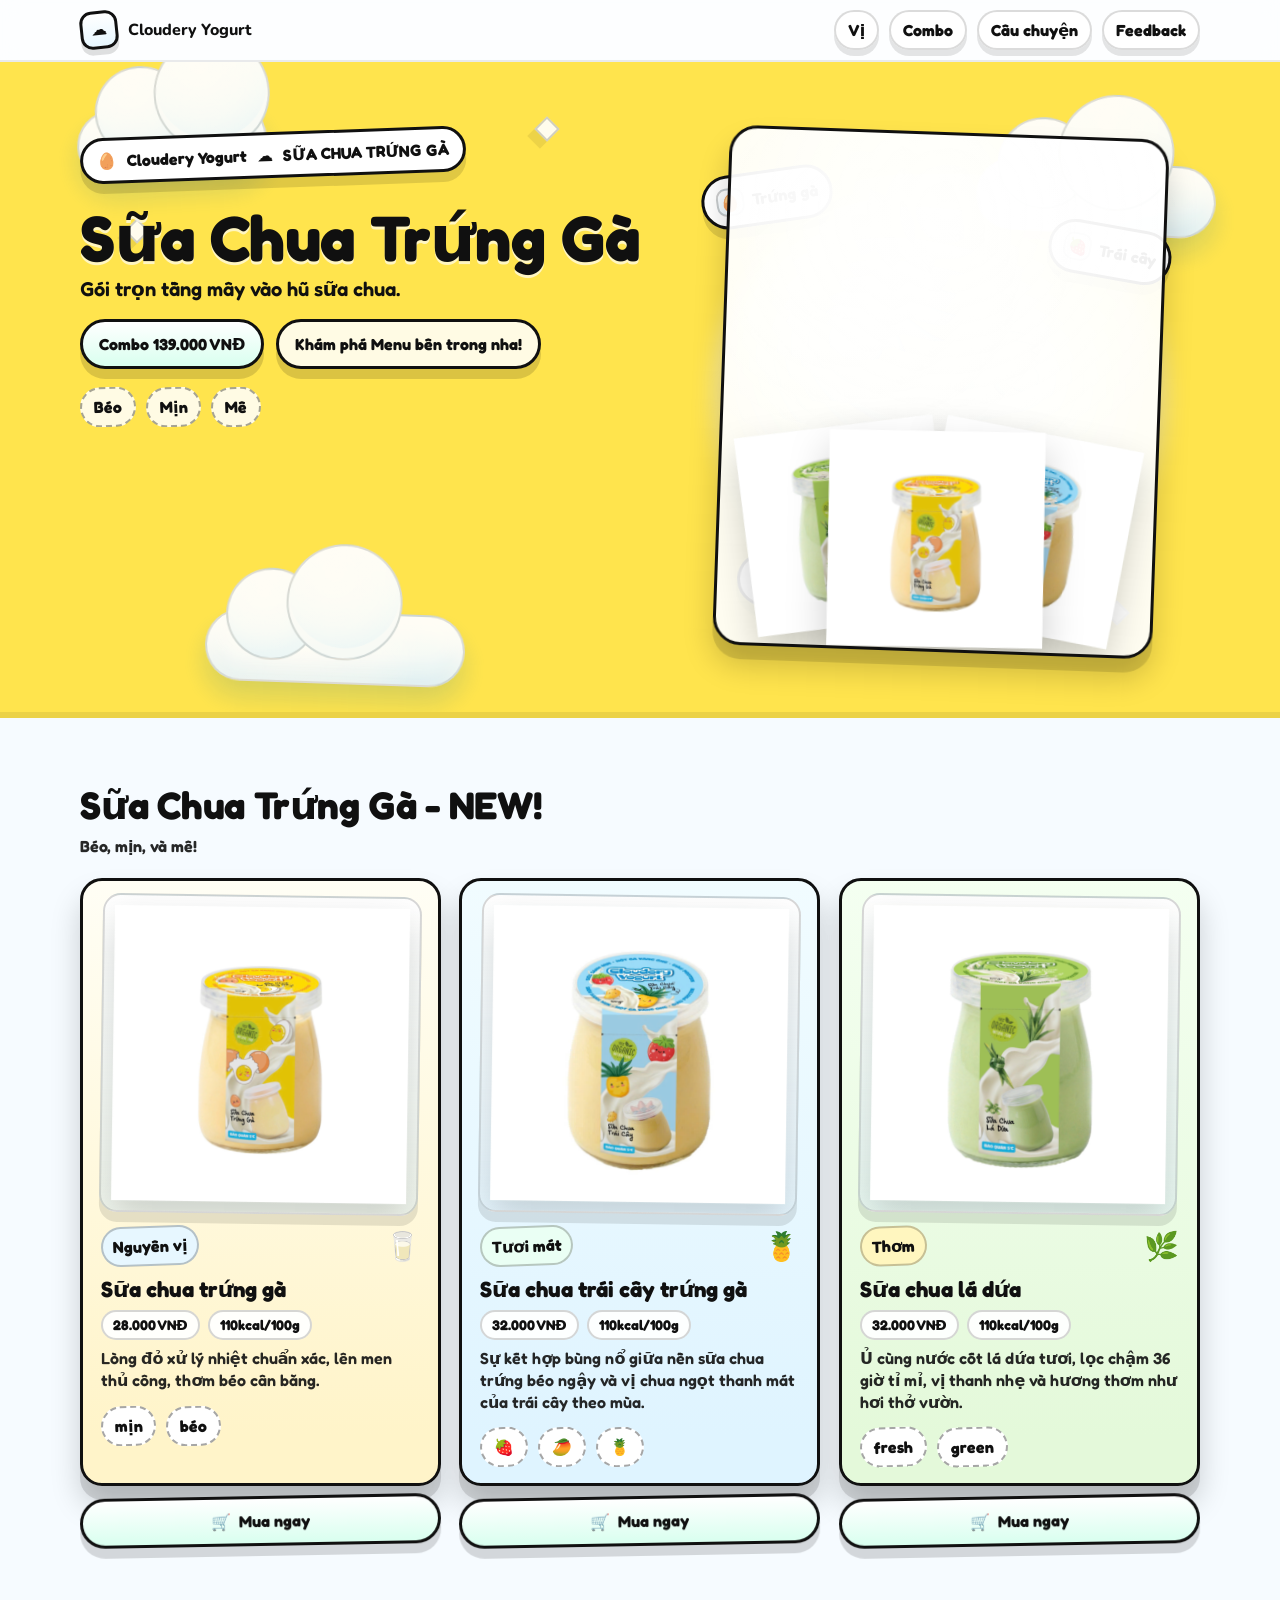
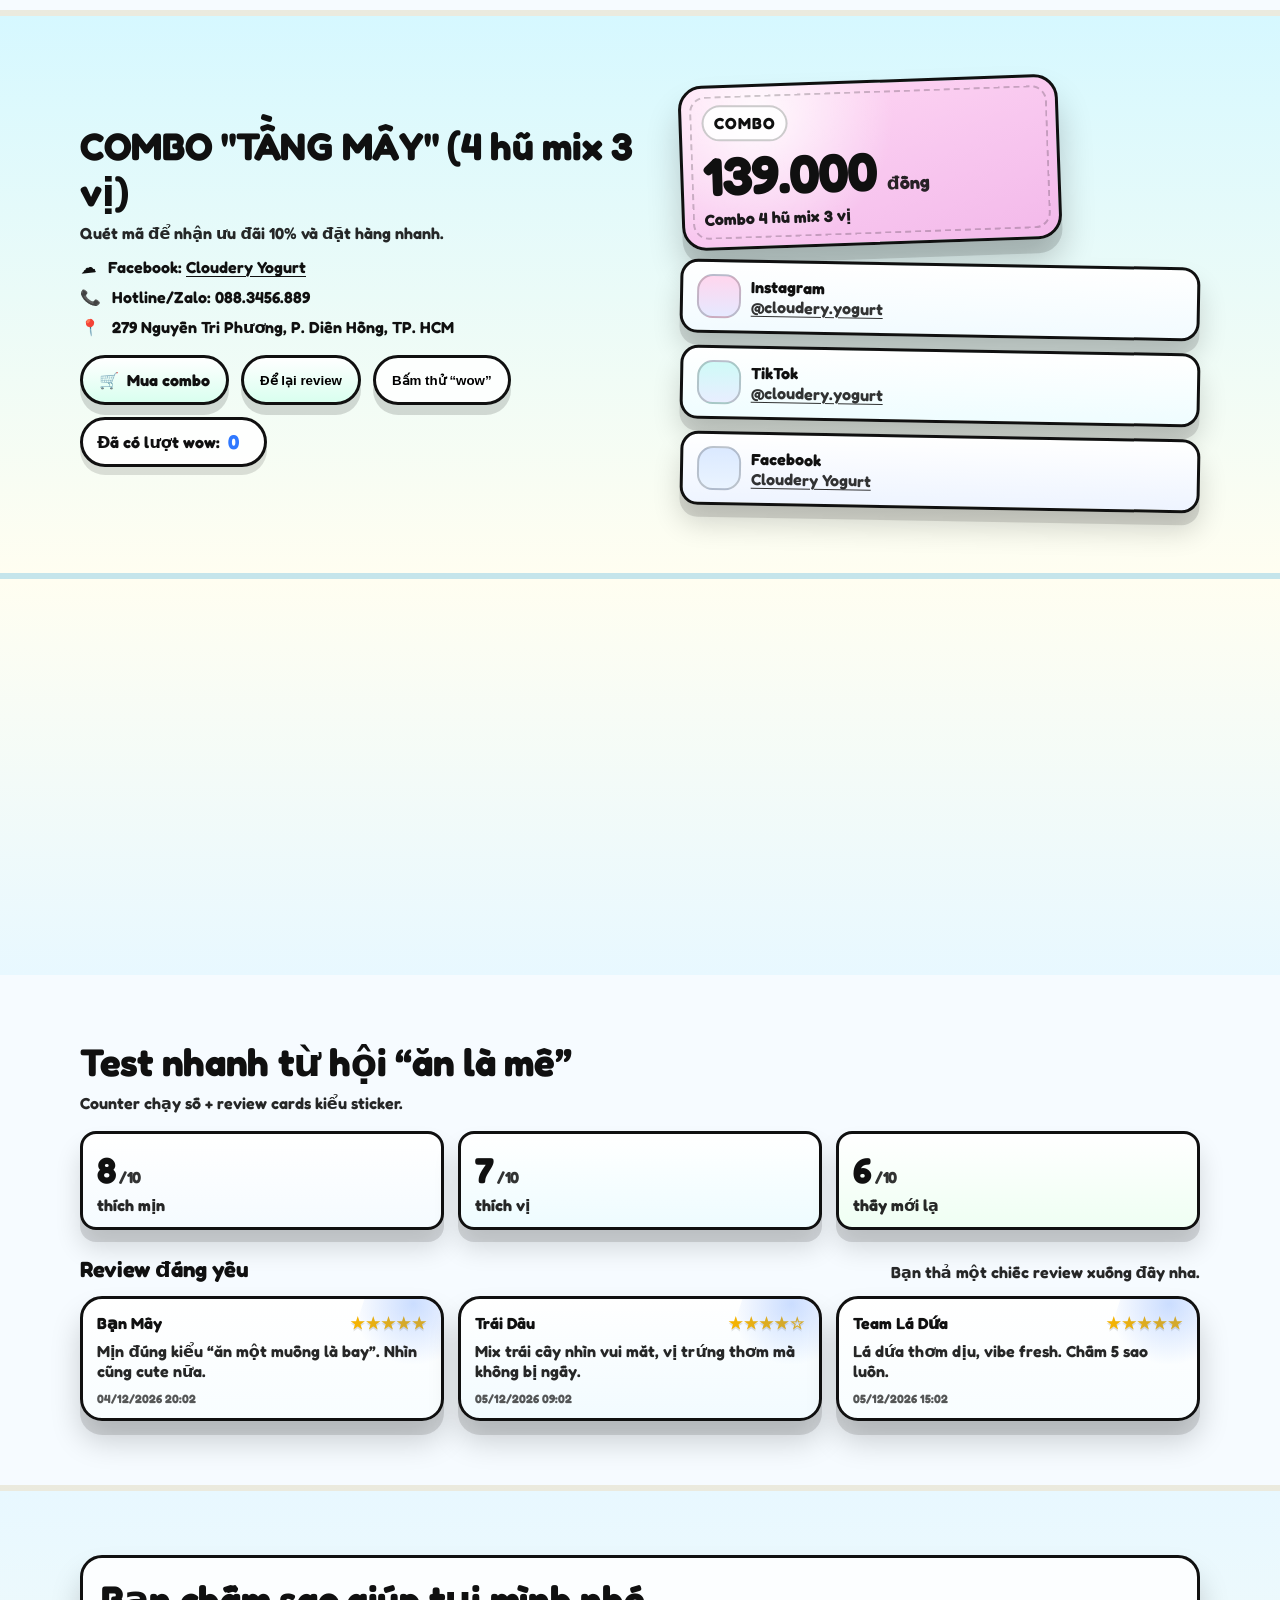
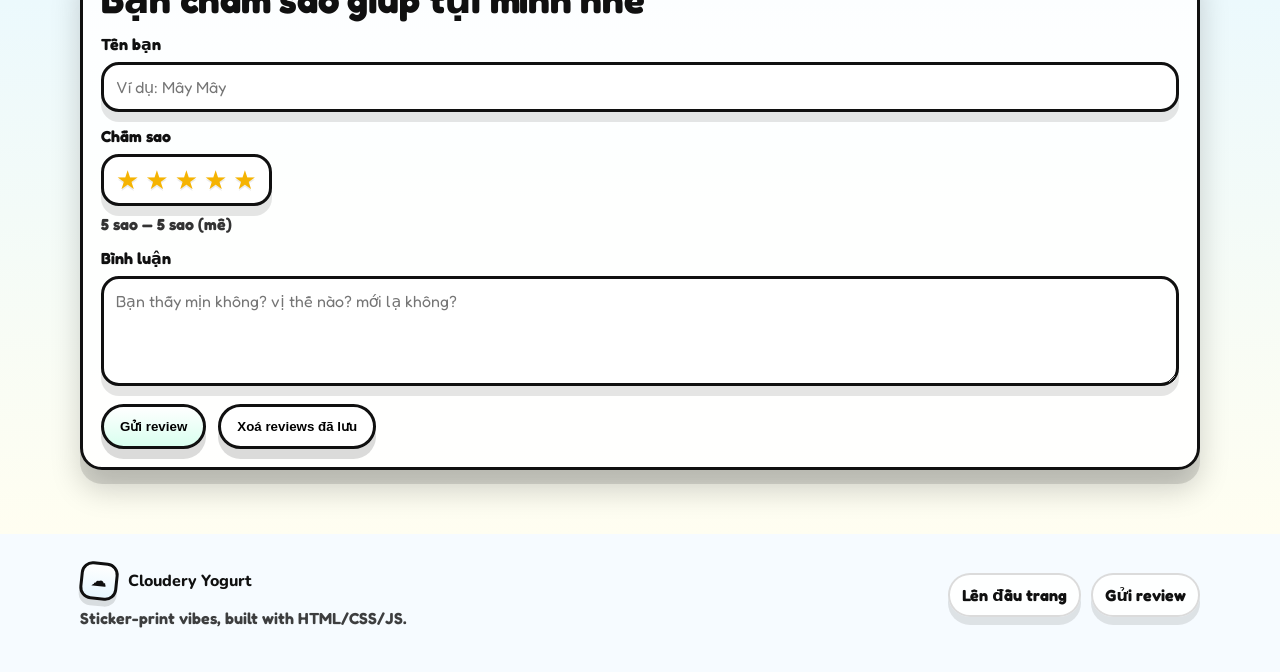
==== commit 9bea71fd: "Update combo details and enrich section colors Set the combo copy to 4 jars and improve visual hiera" ====
--- a/index.html
+++ b/index.html
@@ -245,7 +245,7 @@
       <section id="combo" class="section section--combo">
         <div class="container combo">
           <div class="combo__left reveal">
-            <h2 class="section__title">COMBO "TẦNG MÂY" (3 hũ mix 3 vị)</h2>
+            <h2 class="section__title">COMBO "TẦNG MÂY" (4 hũ mix 3 vị)</h2>
             <p class="section__sub">
               Quét mã để nhận ưu đãi 10% và đặt hàng nhanh.
             </p>
@@ -288,7 +288,7 @@
                 <span class="badge__num">139.000</span>
                 <span class="badge__unit">đồng</span>
               </div>
-              <div class="badge__note">Combo 3 hũ mix 3 vị</div>
+              <div class="badge__note">Combo 4 hũ mix 3 vị</div>
             </div>
             <div class="combo__mini">
               <div class="mini-card float">
--- a/styles.css
+++ b/styles.css
@@ -541,6 +541,18 @@
   transition: transform 180ms ease, box-shadow 180ms ease;
 }
 
+.product-tile:nth-child(1) .card {
+  background: linear-gradient(180deg, #fffef5, #fff4c9 92%);
+}
+
+.product-tile:nth-child(2) .card {
+  background: linear-gradient(180deg, #f1fcff, #dff4ff 92%);
+}
+
+.product-tile:nth-child(3) .card {
+  background: linear-gradient(180deg, #f4fff1, #e4f9da 92%);
+}
+
 .card:hover {
   transform: translateY(-4px) rotate(1.2deg) scale(1.02);
   box-shadow: 0 16px 0 rgba(0, 0, 0, 0.14), 0 26px 34px rgba(0, 0, 0, 0.2);
@@ -609,7 +621,7 @@
   padding: 6px 10px;
   border-radius: 999px;
   border: 2px solid rgba(0, 0, 0, 0.16);
-  background: rgba(231, 247, 255, 0.8);
+  background: rgba(255, 255, 255, 0.92);
   font-weight: 900;
   font-size: 14px;
   line-height: 1;
@@ -642,7 +654,7 @@
   padding: 8px 12px;
   border-radius: 999px;
   border: 2px dashed rgba(0, 0, 0, 0.35);
-  background: #f7fbff;
+  background: #ffffff;
   font-weight: 900;
   transform: rotate(-2deg);
 }
@@ -781,7 +793,7 @@
 }
 
 .mini-card {
-  background: var(--paper);
+  background: linear-gradient(180deg, #ffffff, #f2fbff);
   border: var(--stroke);
   border-radius: 18px;
   box-shadow: 0 12px 0 rgba(0, 0, 0, 0.12), 0 18px 28px rgba(0, 0, 0, 0.16);
@@ -790,6 +802,14 @@
   gap: 10px;
   align-items: center;
   transform: rotate(1deg);
+}
+
+.combo__mini .mini-card:nth-child(2) {
+  background: linear-gradient(180deg, #ffffff, #effdff);
+}
+
+.combo__mini .mini-card:nth-child(3) {
+  background: linear-gradient(180deg, #ffffff, #eef4ff);
 }
 
 .mini-card__icon {
@@ -936,12 +956,20 @@
 }
 
 .stat {
-  background: var(--paper);
+  background: linear-gradient(180deg, #ffffff, #f5fbff);
   border: var(--stroke);
   border-radius: var(--radius-sm);
   box-shadow: 0 12px 0 rgba(0, 0, 0, 0.12), 0 18px 26px rgba(0, 0, 0, 0.14);
   padding: 14px 14px 12px;
   transform: rotate(-1deg);
+}
+
+.stats .stat:nth-child(2) {
+  background: linear-gradient(180deg, #ffffff, #eefcff);
+}
+
+.stats .stat:nth-child(3) {
+  background: linear-gradient(180deg, #ffffff, #effff3);
 }
 
 .stat__num {
@@ -990,7 +1018,7 @@
 }
 
 .review {
-  background: #fff;
+  background: linear-gradient(180deg, #ffffff, #f8fdff);
   border: var(--stroke);
   border-radius: var(--radius);
   box-shadow: var(--shadow);
@@ -998,6 +1026,10 @@
   position: relative;
   overflow: hidden;
   transform: rotate(0.6deg);
+}
+
+.reviews__grid .review:nth-child(2n) {
+  background: linear-gradient(180deg, #ffffff, #f2fbff);
 }
 
 .review::before {
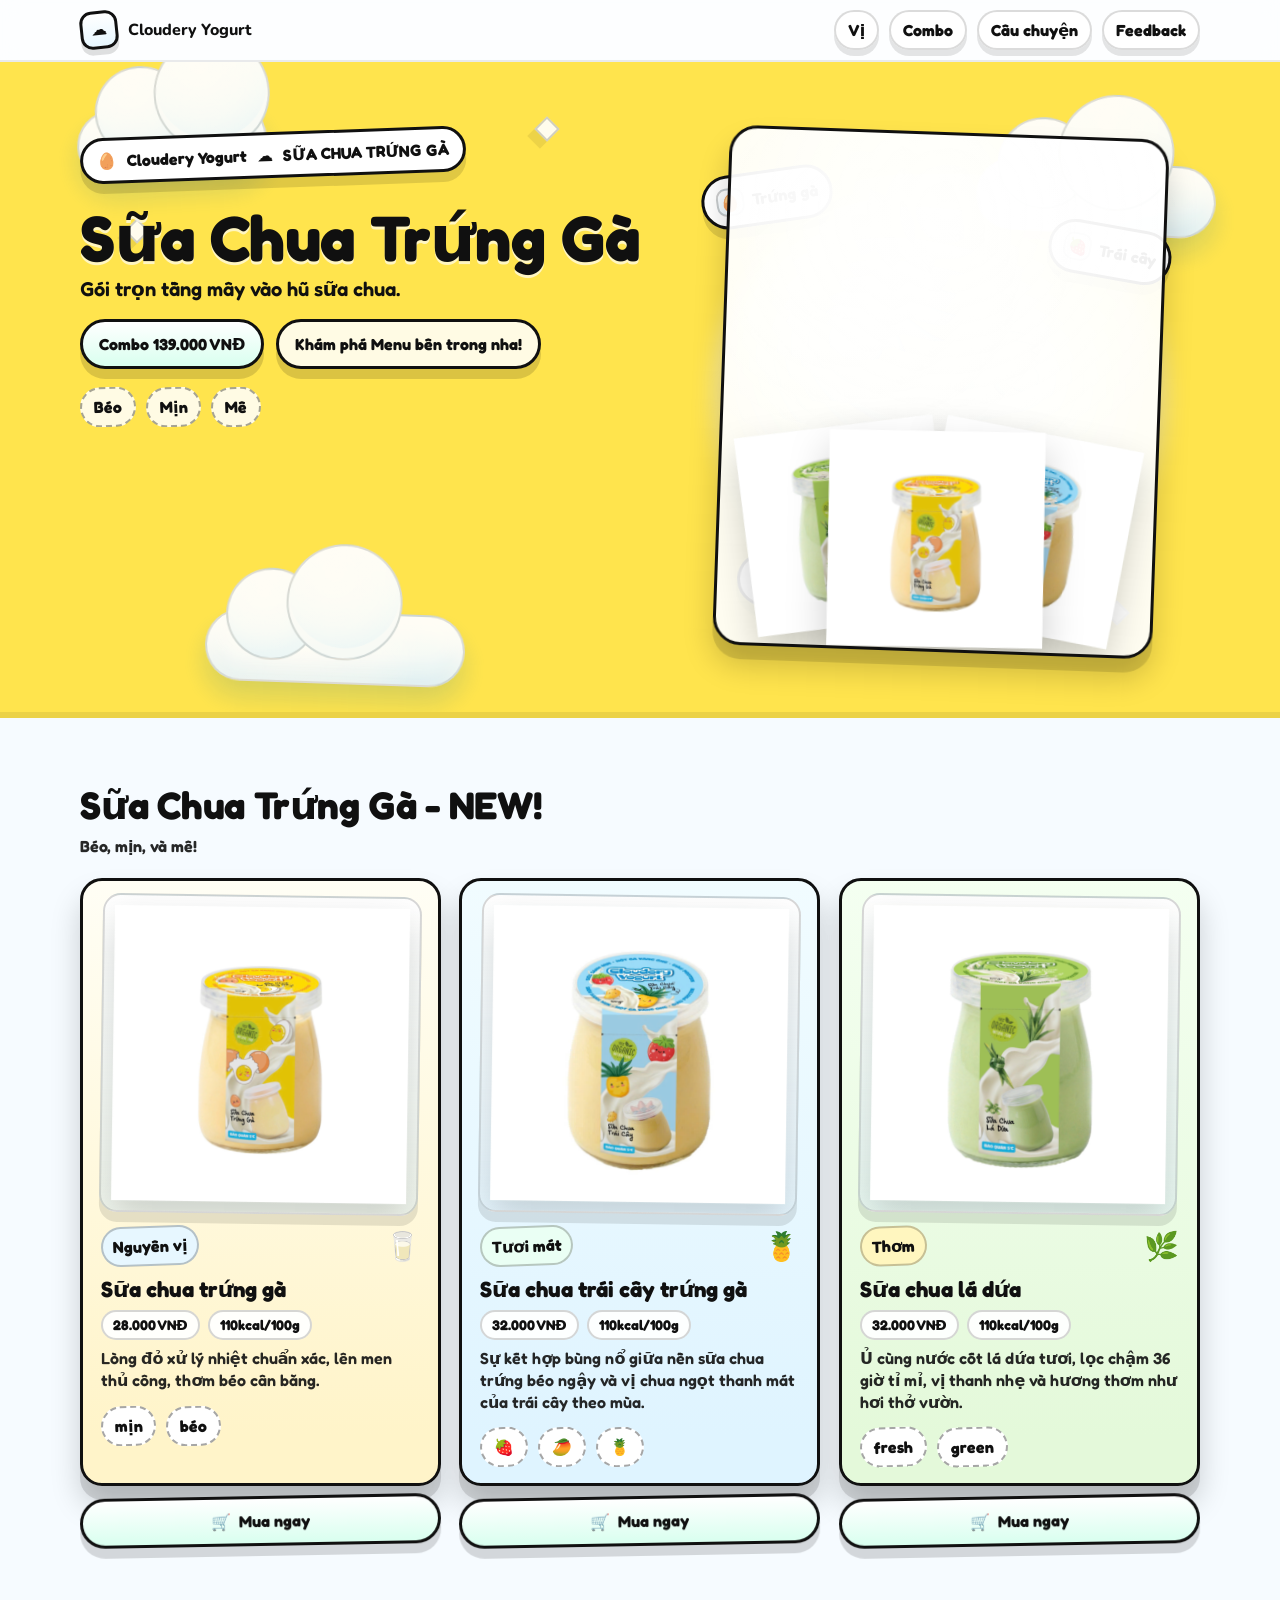
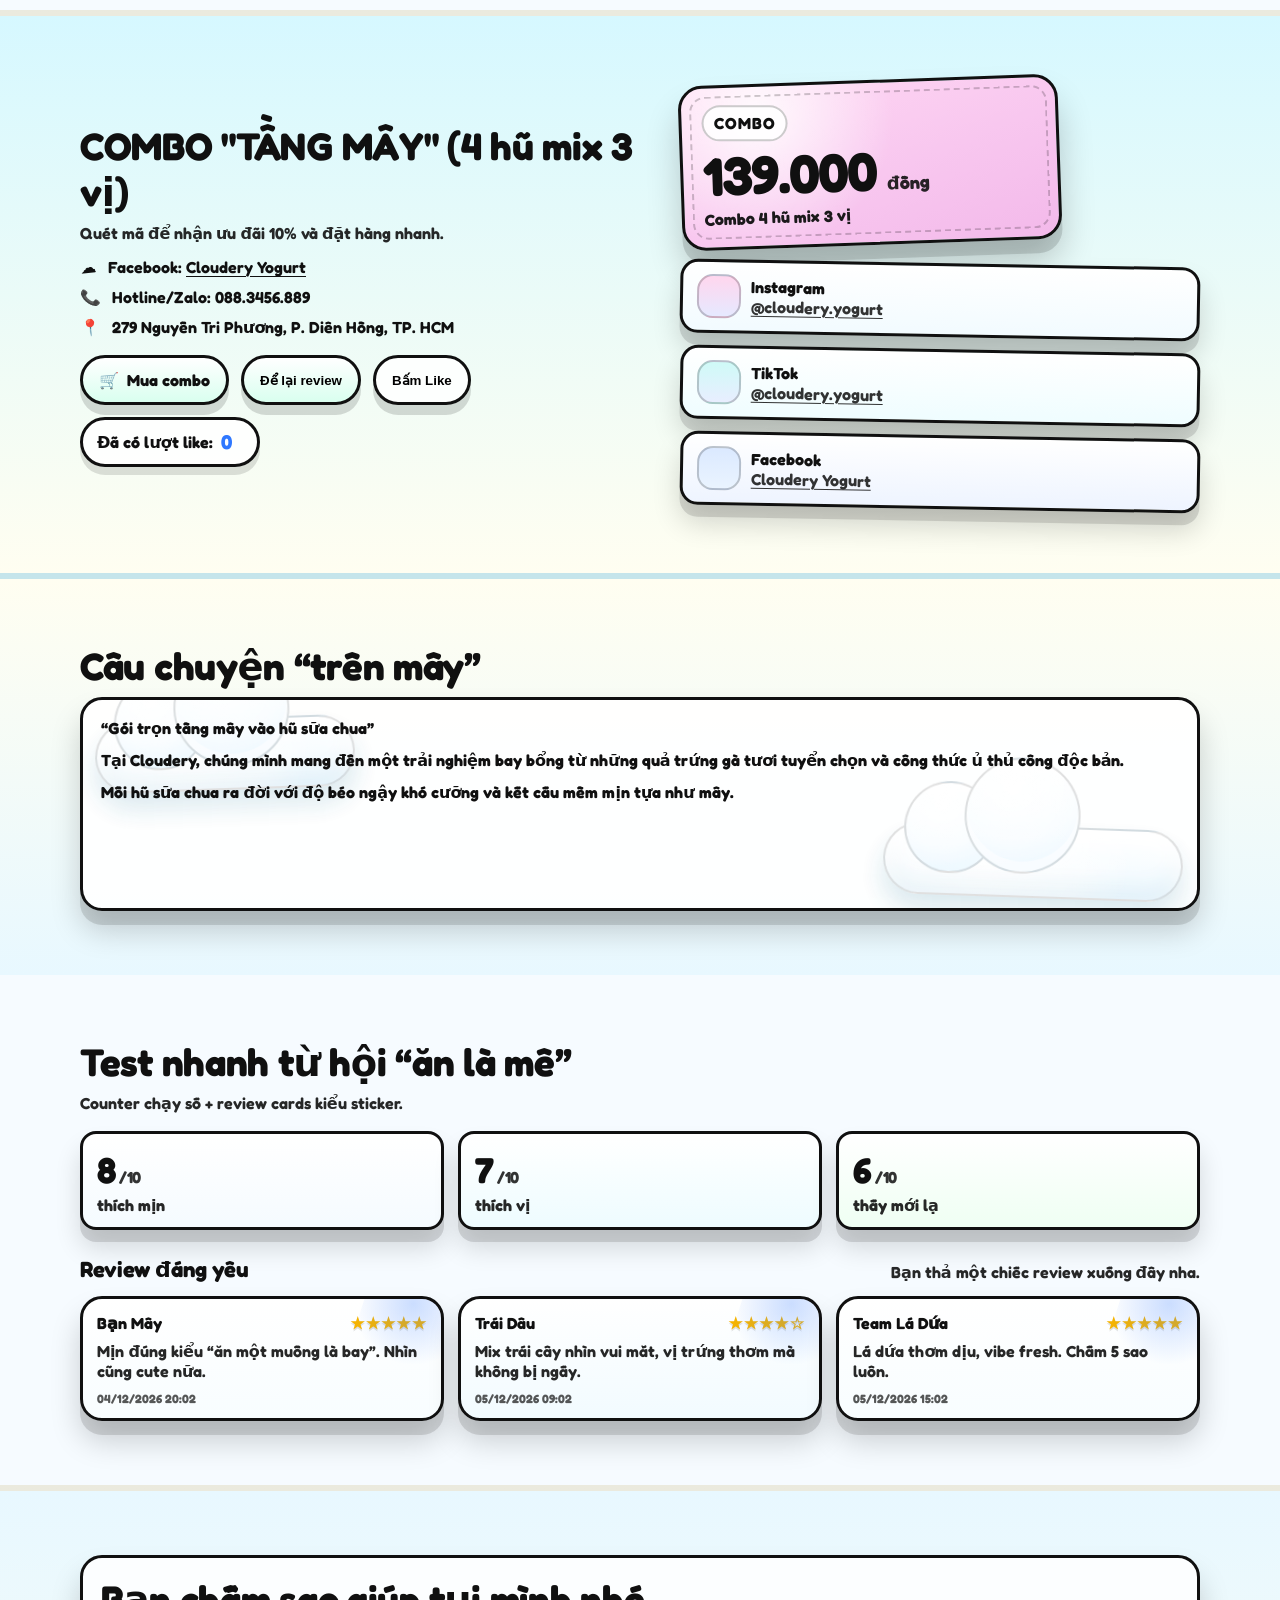
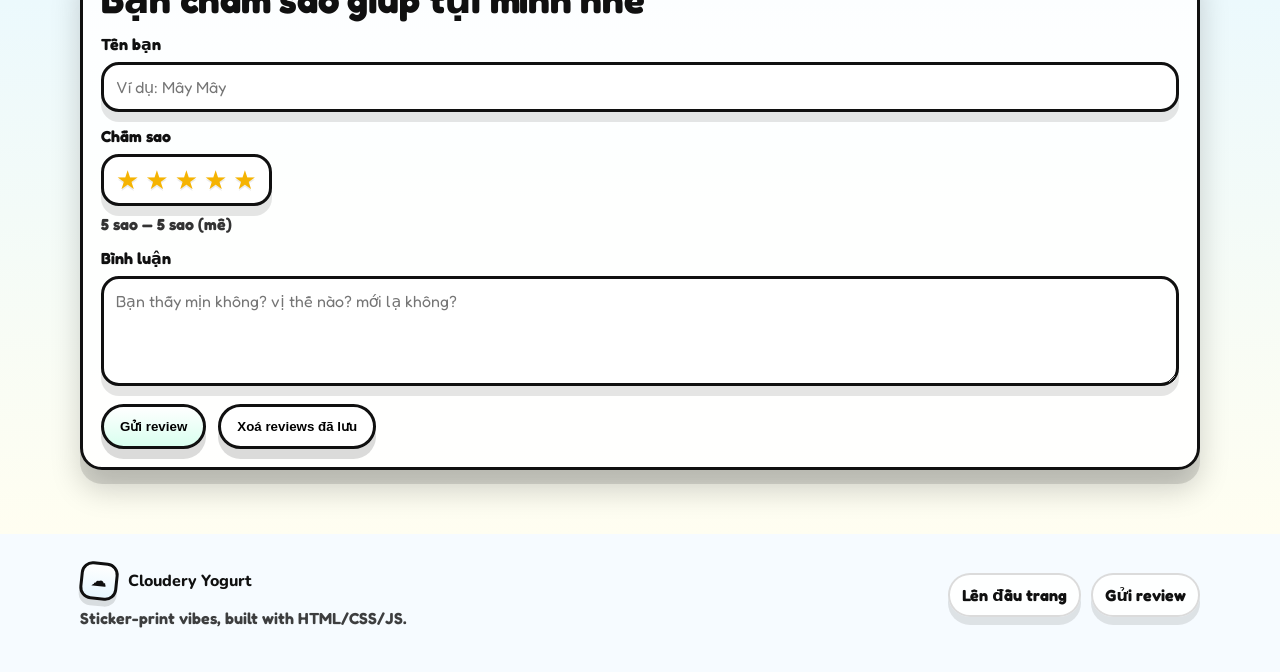
==== commit 6441777d: "Add social metadata and switch wow to like counter Improve share previews with Open Graph metadata a" ====
--- a/index.html
+++ b/index.html
@@ -8,6 +8,24 @@
       name="description"
       content="Landing page playful, sticker-like for Cloudery Yogurt — Sữa Chua Trứng Gà."
     />
+    <meta property="og:locale" content="vi_VN" />
+    <meta property="og:type" content="website" />
+    <meta property="og:site_name" content="Cloudery Yogurt" />
+    <meta property="og:title" content="Cloudery Yogurt — Sữa Chua Trứng Gà" />
+    <meta
+      property="og:description"
+      content="Sữa chua trứng gà béo mịn và mê. Đặt ngay các vị Trứng gà, Trái cây trứng gà, Lá dứa và combo tầng mây."
+    />
+    <meta property="og:url" content="https://dohytai99.github.io/yogurt/" />
+    <meta property="og:image" content="https://dohytai99.github.io/yogurt/assets/product-nguyen-ban.jpg" />
+    <meta property="og:image:alt" content="Sữa chua trứng gà Cloudery Yogurt" />
+    <meta name="twitter:card" content="summary_large_image" />
+    <meta name="twitter:title" content="Cloudery Yogurt — Sữa Chua Trứng Gà" />
+    <meta
+      name="twitter:description"
+      content="Sữa chua trứng gà béo mịn và mê. Đặt ngay các vị và combo tầng mây."
+    />
+    <meta name="twitter:image" content="https://dohytai99.github.io/yogurt/assets/product-nguyen-ban.jpg" />
     <link rel="preconnect" href="https://fonts.googleapis.com" />
     <link rel="preconnect" href="https://fonts.gstatic.com" crossorigin />
     <link
@@ -271,13 +289,13 @@
               <button class="btn btn--primary" id="btnScrollForm" type="button">
                 Để lại review
               </button>
-              <button class="btn btn--ghost" id="btnConfetti" type="button">
-                Bấm thử “wow”
+              <button class="btn btn--ghost" id="btnLike" type="button">
+                Bấm Like
               </button>
             </div>
-            <div class="wow-counter" id="wowCounter" aria-live="polite">
-              <span class="wow-counter__label">Đã có lượt wow:</span>
-              <strong class="wow-counter__value" id="wowCountValue">0</strong>
+            <div class="wow-counter" id="likeCounter" aria-live="polite">
+              <span class="wow-counter__label">Đã có lượt like:</span>
+              <strong class="wow-counter__value" id="likeCountValue">0</strong>
             </div>
           </div>
 
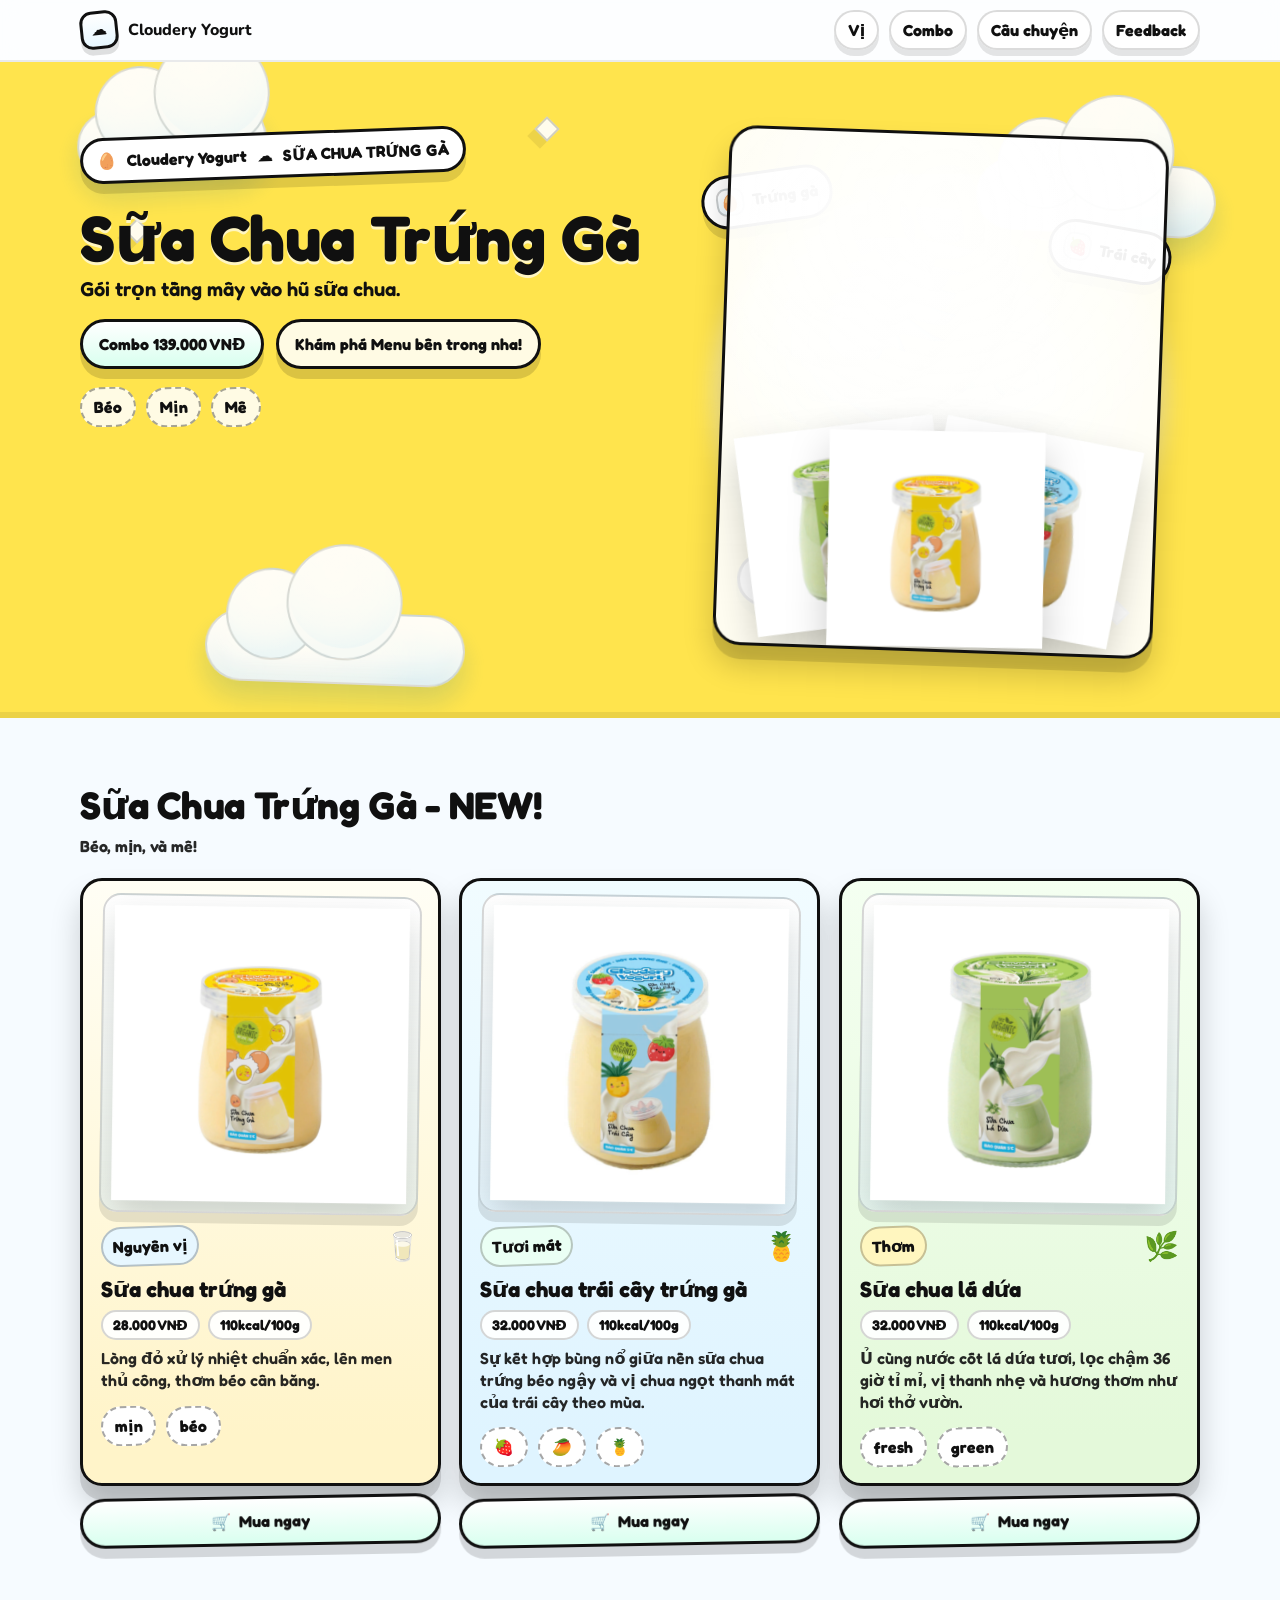
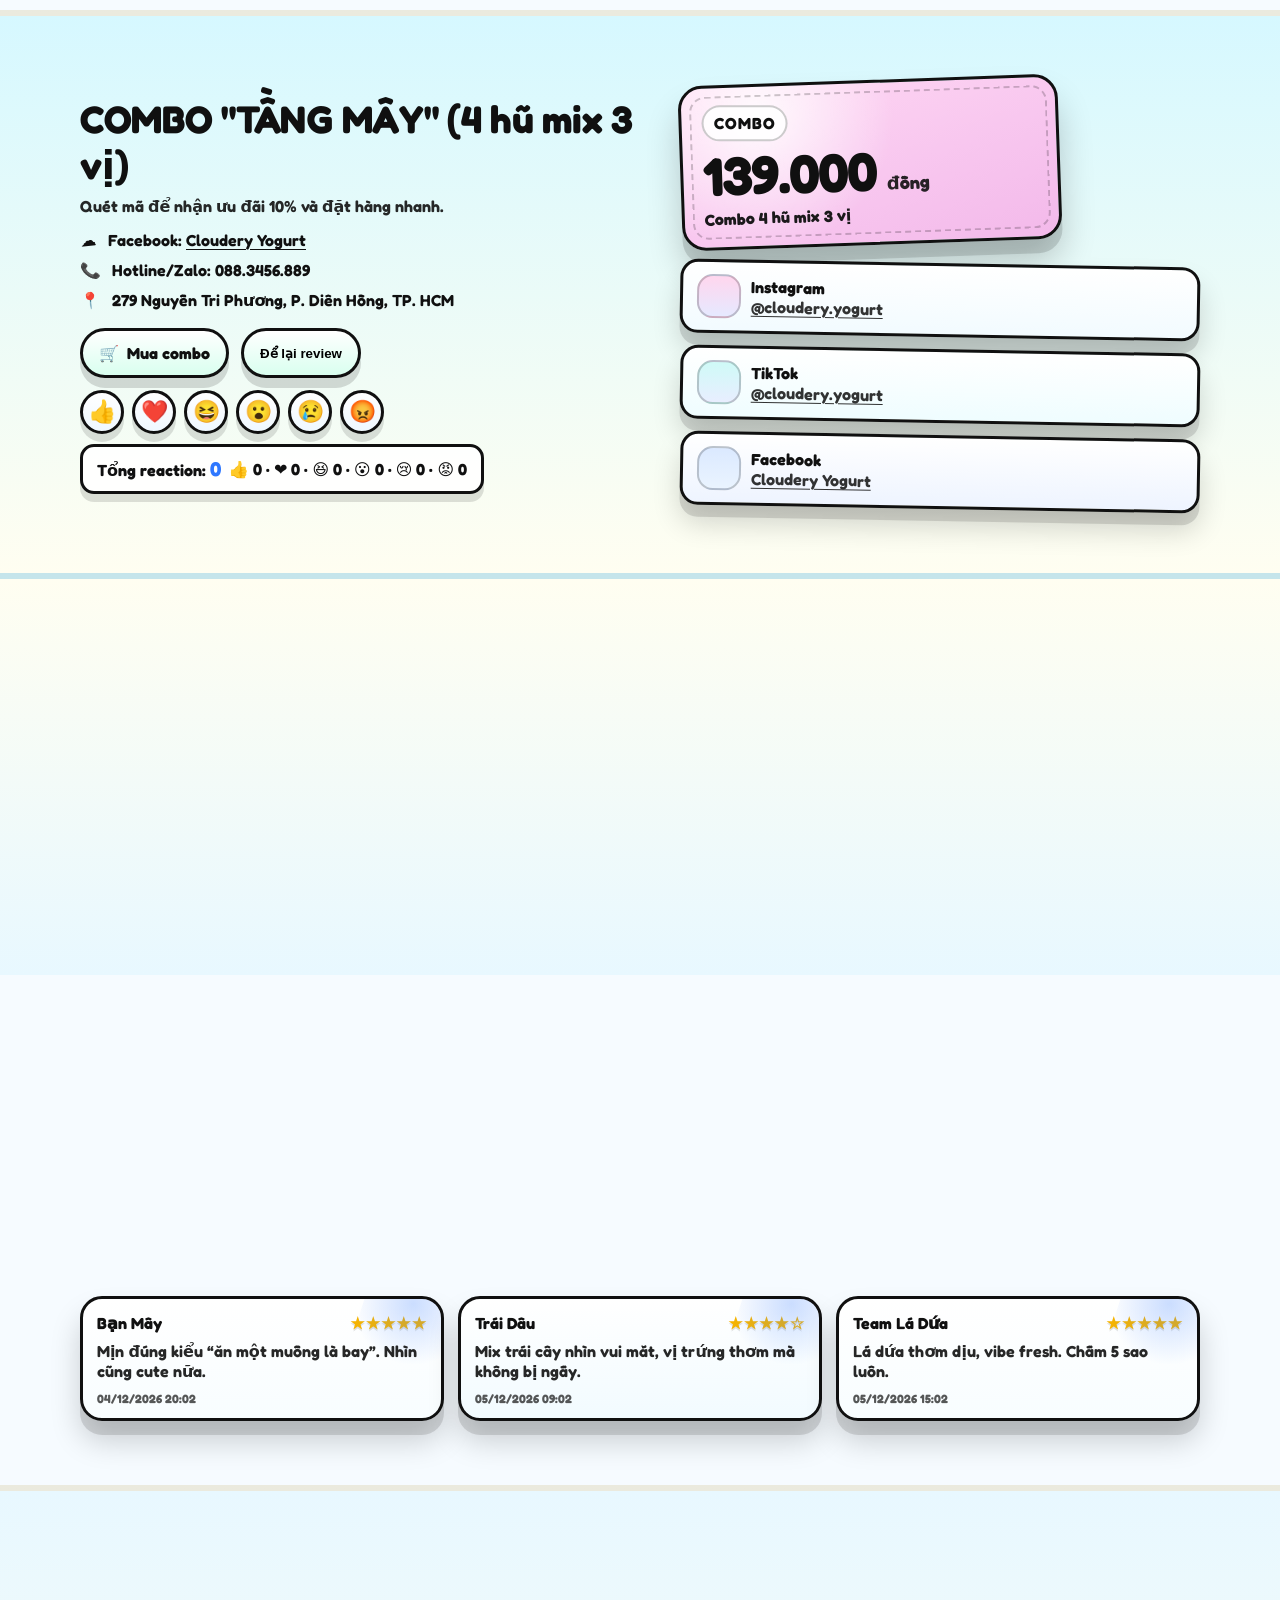
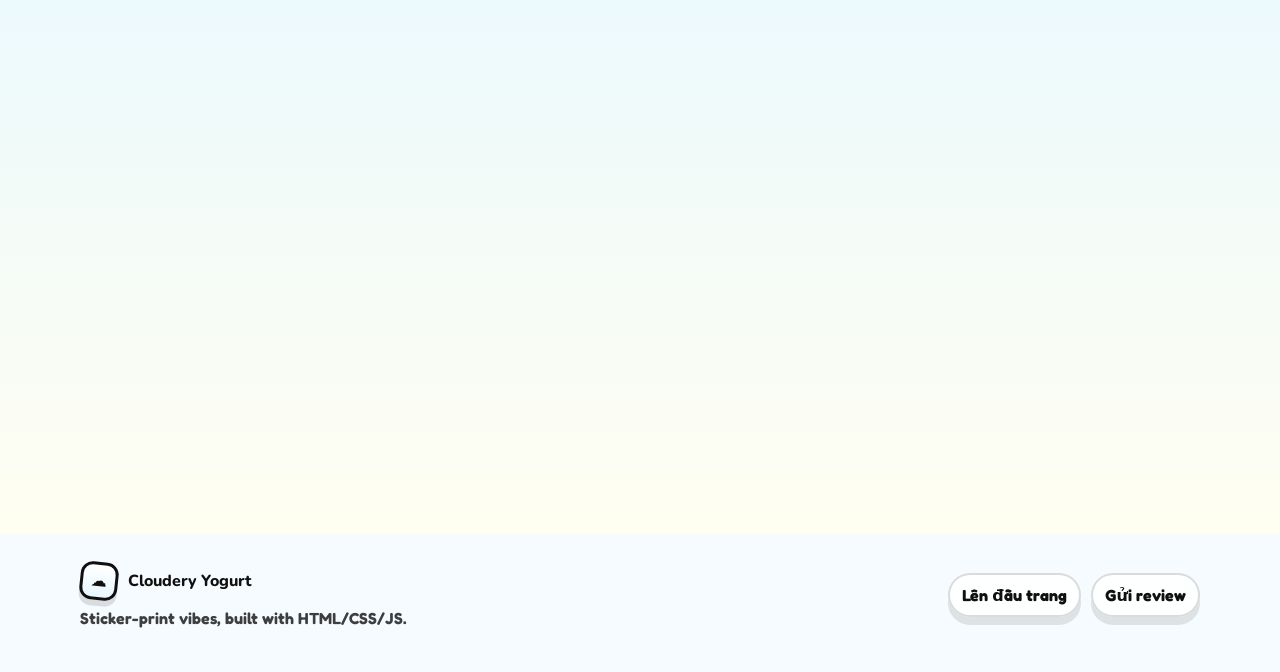
==== commit ce3961b8: "Replace like button with multi-reaction bar Add Facebook-style reactions with per-type counters, tot" ====
--- a/index.html
+++ b/index.html
@@ -289,13 +289,18 @@
               <button class="btn btn--primary" id="btnScrollForm" type="button">
                 Để lại review
               </button>
-              <button class="btn btn--ghost" id="btnLike" type="button">
-                Bấm Like
-              </button>
-            </div>
-            <div class="wow-counter" id="likeCounter" aria-live="polite">
-              <span class="wow-counter__label">Đã có lượt like:</span>
-              <strong class="wow-counter__value" id="likeCountValue">0</strong>
+            </div>
+            <div class="reaction-bar" id="reactionBar" aria-label="Chọn reaction">
+              <button class="reaction-btn" type="button" data-reaction="like" aria-label="Like">👍</button>
+              <button class="reaction-btn" type="button" data-reaction="love" aria-label="Love">❤️</button>
+              <button class="reaction-btn" type="button" data-reaction="haha" aria-label="Haha">😆</button>
+              <button class="reaction-btn" type="button" data-reaction="wow" aria-label="Wow">😮</button>
+              <button class="reaction-btn" type="button" data-reaction="sad" aria-label="Sad">😢</button>
+              <button class="reaction-btn" type="button" data-reaction="angry" aria-label="Angry">😡</button>
+            </div>
+            <div class="reaction-summary" id="reactionSummary" aria-live="polite">
+              <span class="reaction-summary__total">Tổng reaction: <strong id="reactionTotal">0</strong></span>
+              <span id="reactionBreakdown">👍 0 · ❤️ 0 · 😆 0 · 😮 0 · 😢 0 · 😡 0</span>
             </div>
           </div>
 
--- a/styles.css
+++ b/styles.css
@@ -704,21 +704,50 @@
   margin-top: 18px;
 }
 
-.wow-counter {
+.reaction-bar {
   margin-top: 12px;
+  display: flex;
+  flex-wrap: wrap;
+  gap: 8px;
+}
+
+.reaction-btn {
+  width: 44px;
+  height: 44px;
+  border: var(--stroke);
+  border-radius: 999px;
+  background: linear-gradient(180deg, #ffffff, #eff8ff);
+  box-shadow: 0 8px 0 rgba(0, 0, 0, 0.12);
+  font-size: 22px;
+  cursor: pointer;
+  transition: transform 120ms ease, box-shadow 120ms ease;
+}
+
+.reaction-btn:hover {
+  transform: translateY(-2px) scale(1.04);
+  box-shadow: 0 11px 0 rgba(0, 0, 0, 0.14);
+}
+
+.reaction-btn:active {
+  transform: translateY(2px) scale(0.98);
+  box-shadow: 0 6px 0 rgba(0, 0, 0, 0.12);
+}
+
+.reaction-summary {
+  margin-top: 10px;
   display: inline-flex;
+  flex-wrap: wrap;
   align-items: center;
   gap: 8px;
   padding: 10px 14px;
   border: var(--stroke);
-  border-radius: 999px;
+  border-radius: 14px;
   background: rgba(255, 255, 255, 0.9);
   box-shadow: 0 8px 0 rgba(0, 0, 0, 0.12);
   font-weight: 800;
 }
 
-.wow-counter__value {
-  min-width: 2ch;
+.reaction-summary__total strong {
   font-size: 20px;
   color: #2f78ff;
 }
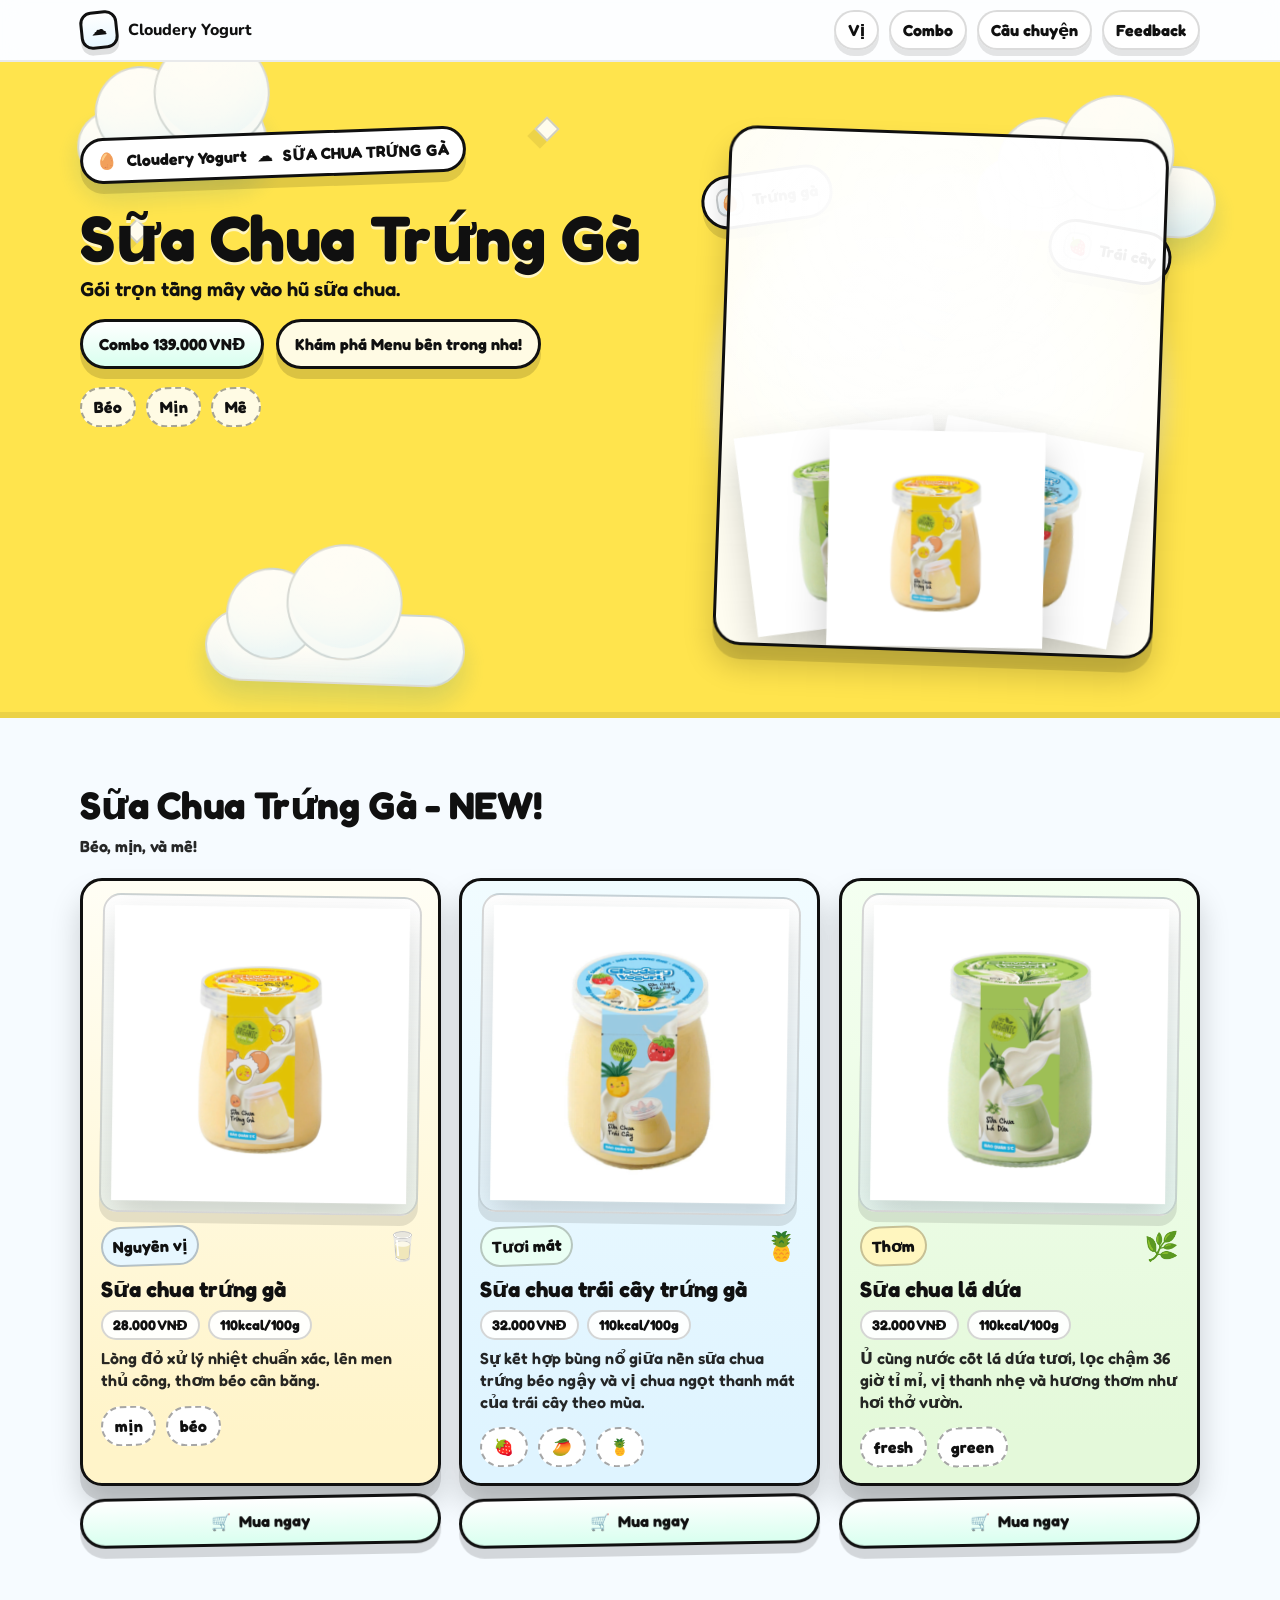
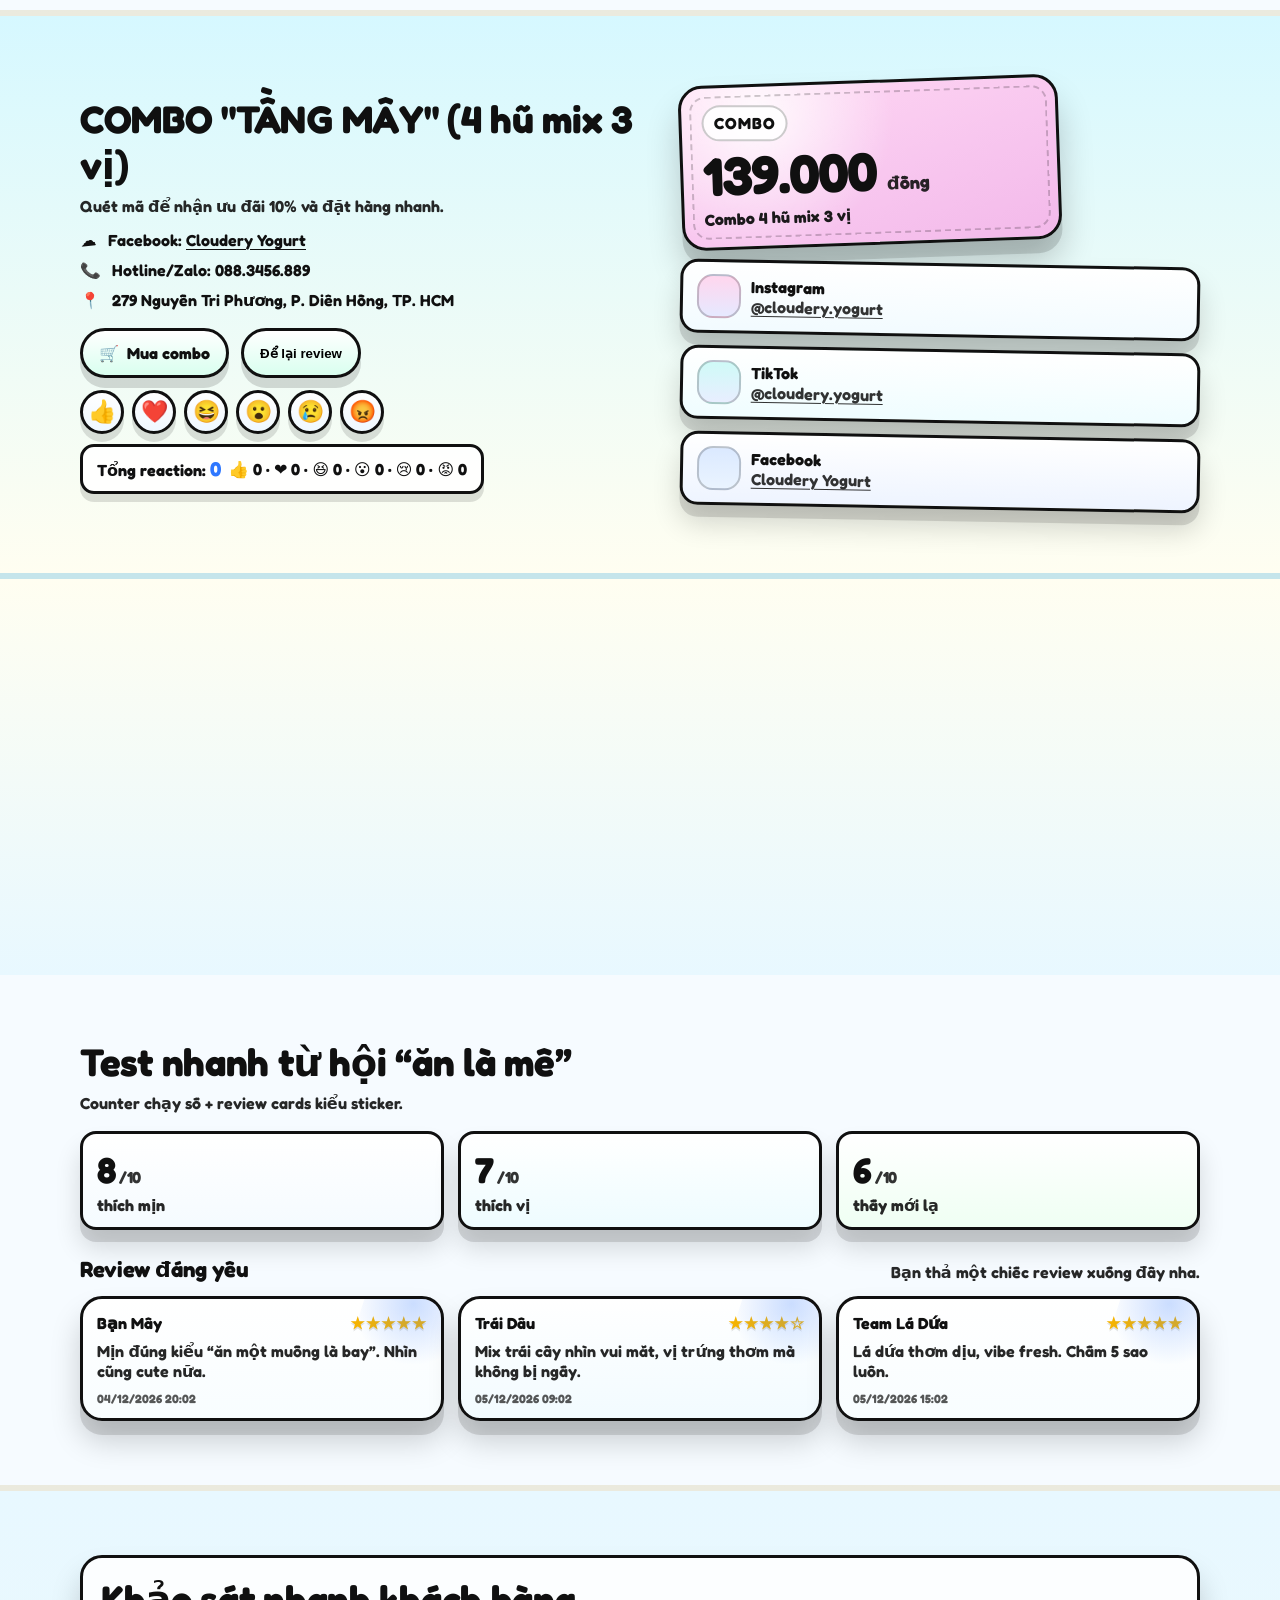
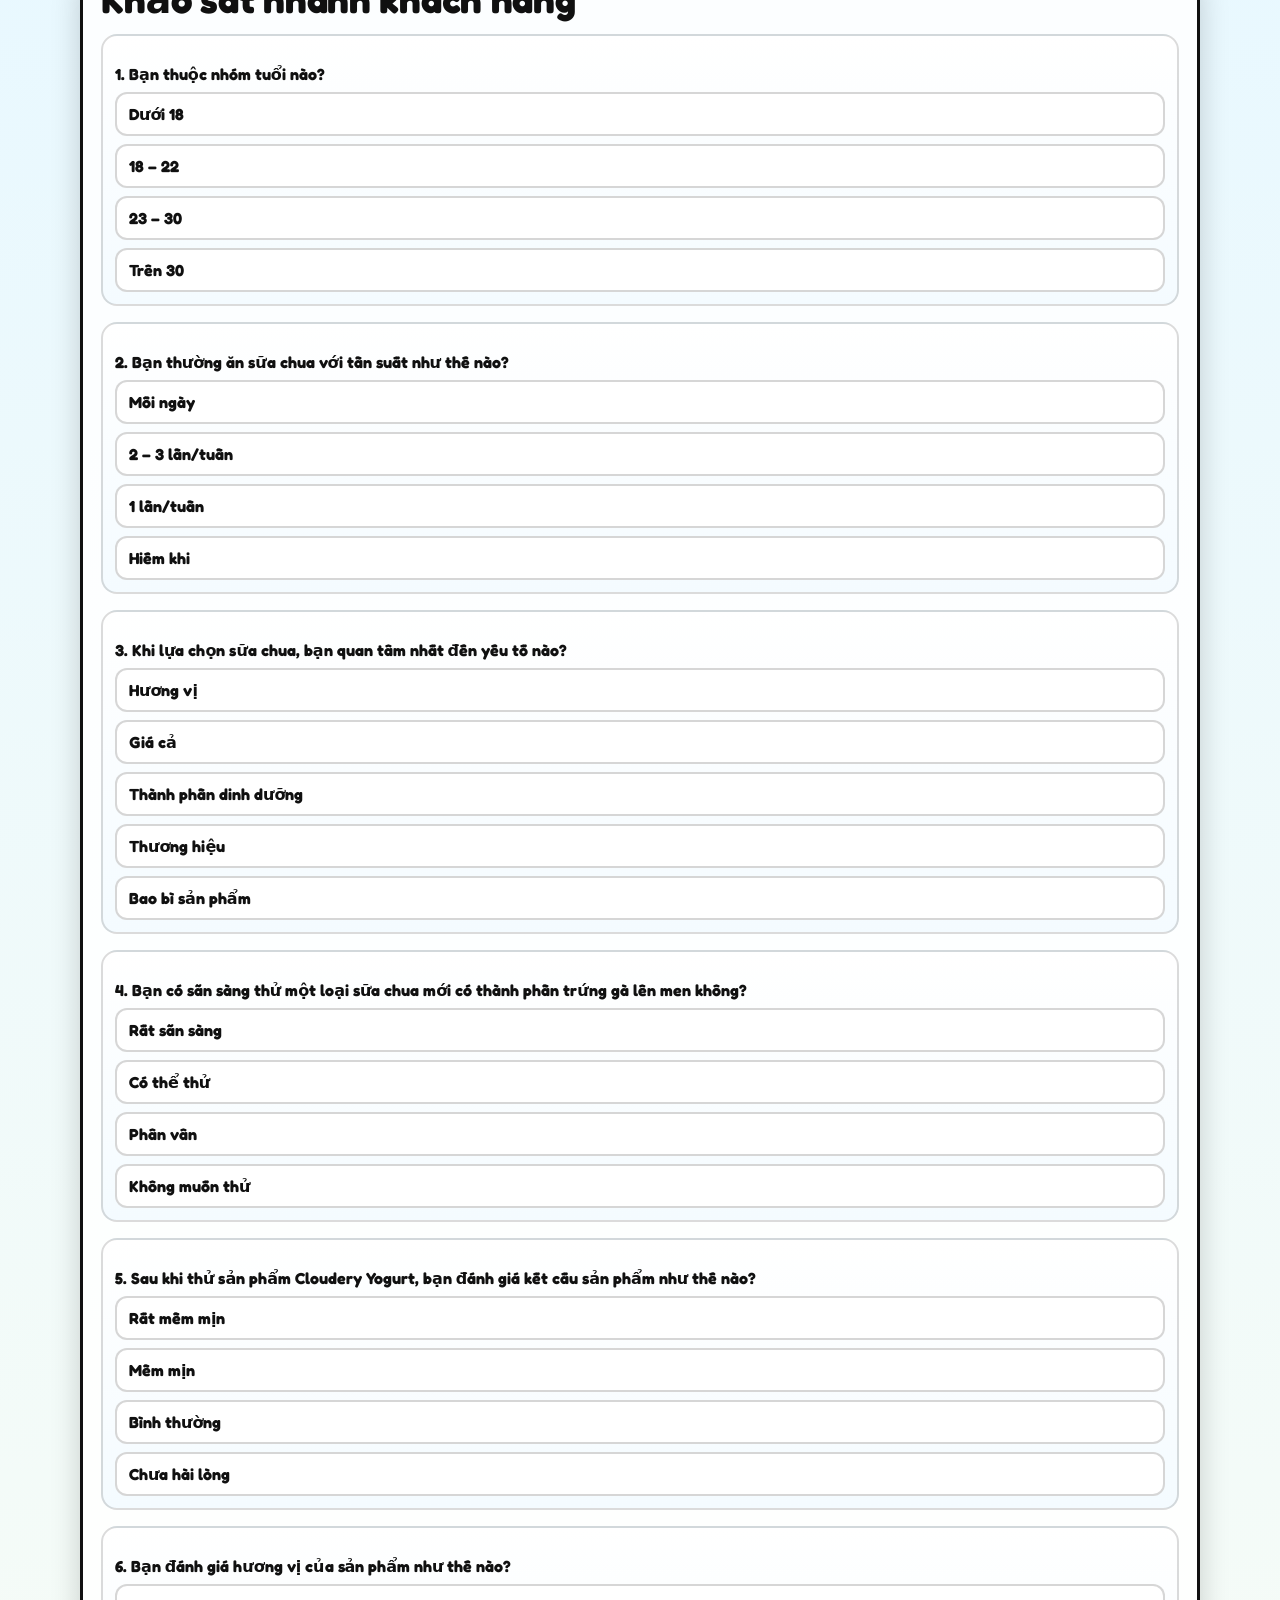
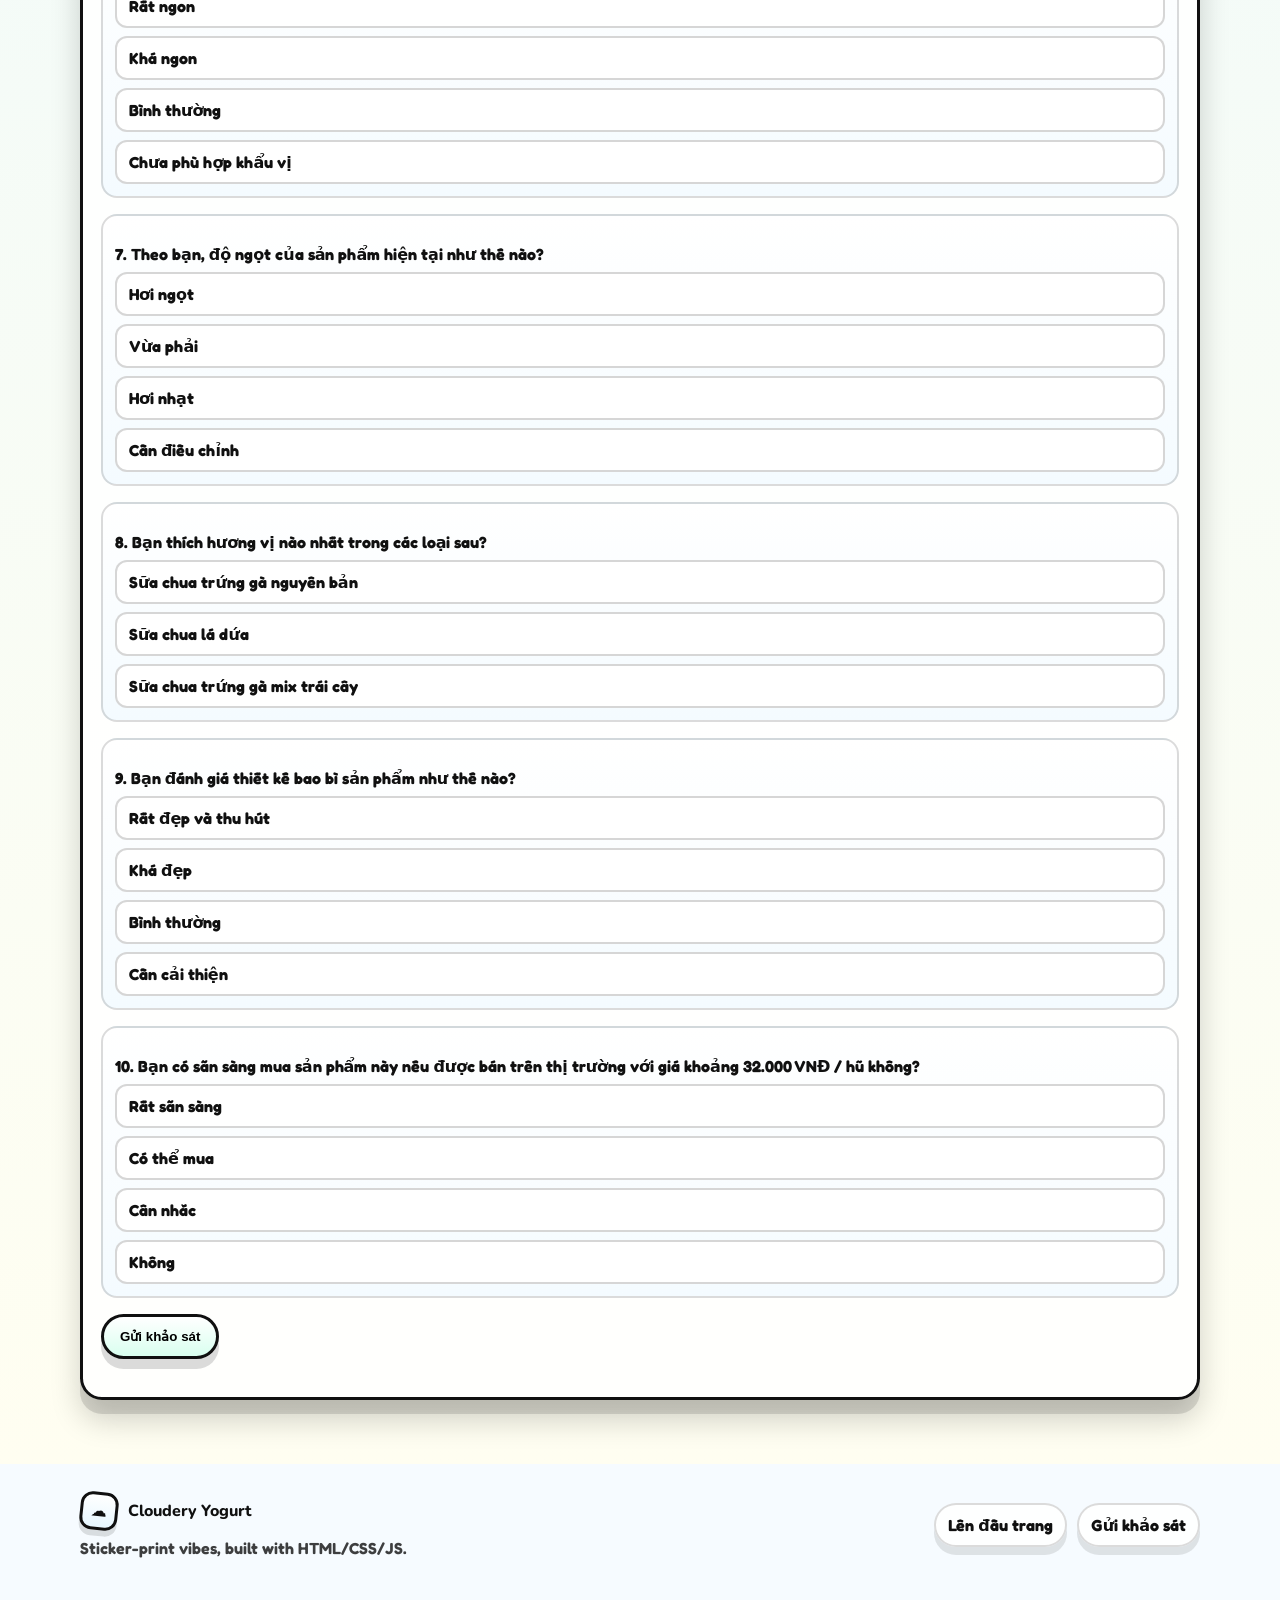
==== commit 828a3cb1: "Add customer survey form and Google Apps Script integration Replace the old feedback form with a 10-" ====
--- a/index.html
+++ b/index.html
@@ -408,56 +408,36 @@
       <!-- FORM -->
       <section id="form" class="section section--form" aria-label="Feedback form">
         <div class="container form-wrap reveal">
-          <h2 class="section__title">Bạn chấm sao giúp tụi mình nhé</h2>
-          <form id="reviewForm" class="form">
-            <label class="field">
-              <span class="field__label">Tên bạn</span>
-              <input
-                class="input"
-                name="name"
-                type="text"
-                placeholder="Ví dụ: Mây Mây"
-                required
-                maxlength="40"
-                autocomplete="name"
-              />
-            </label>
-
-            <div class="field">
-              <span class="field__label">Chấm sao</span>
-              <div class="stars" role="radiogroup" aria-label="Star rating">
-                <input class="sr-only" type="radio" name="rating" value="5" id="r5" checked />
-                <label class="star" for="r5" title="5 sao">★</label>
-                <input class="sr-only" type="radio" name="rating" value="4" id="r4" />
-                <label class="star" for="r4" title="4 sao">★</label>
-                <input class="sr-only" type="radio" name="rating" value="3" id="r3" />
-                <label class="star" for="r3" title="3 sao">★</label>
-                <input class="sr-only" type="radio" name="rating" value="2" id="r2" />
-                <label class="star" for="r2" title="2 sao">★</label>
-                <input class="sr-only" type="radio" name="rating" value="1" id="r1" />
-                <label class="star" for="r1" title="1 sao">★</label>
-              </div>
-              <div class="stars__hint" id="ratingHint">5 sao nha!</div>
-            </div>
-
-            <label class="field">
-              <span class="field__label">Bình luận</span>
-              <textarea
-                class="textarea"
-                name="comment"
-                rows="4"
-                placeholder="Bạn thấy mịn không? vị thế nào? mới lạ không?"
-                required
-                maxlength="280"
-              ></textarea>
-            </label>
+          <h2 class="section__title">Khảo sát nhanh khách hàng</h2>
+          <form id="surveyForm" class="form survey-form">
+            <div class="survey-q">
+              <p class="field__label">1. Bạn thuộc nhóm tuổi nào?</p>
+              <div class="survey-options">
+                <input class="sr-only" type="radio" id="q1a" name="q1_age" value="Dưới 18" required />
+                <label class="survey-option" for="q1a">Dưới 18</label>
+                <input class="sr-only" type="radio" id="q1b" name="q1_age" value="18 – 22" />
+                <label class="survey-option" for="q1b">18 – 22</label>
+                <input class="sr-only" type="radio" id="q1c" name="q1_age" value="23 – 30" />
+                <label class="survey-option" for="q1c">23 – 30</label>
+                <input class="sr-only" type="radio" id="q1d" name="q1_age" value="Trên 30" />
+                <label class="survey-option" for="q1d">Trên 30</label>
+              </div>
+            </div>
+
+            <div class="survey-q"><p class="field__label">2. Bạn thường ăn sữa chua với tần suất như thế nào?</p><div class="survey-options"><input class="sr-only" type="radio" id="q2a" name="q2_freq" value="Mỗi ngày" required /><label class="survey-option" for="q2a">Mỗi ngày</label><input class="sr-only" type="radio" id="q2b" name="q2_freq" value="2 – 3 lần/tuần" /><label class="survey-option" for="q2b">2 – 3 lần/tuần</label><input class="sr-only" type="radio" id="q2c" name="q2_freq" value="1 lần/tuần" /><label class="survey-option" for="q2c">1 lần/tuần</label><input class="sr-only" type="radio" id="q2d" name="q2_freq" value="Hiếm khi" /><label class="survey-option" for="q2d">Hiếm khi</label></div></div>
+            <div class="survey-q"><p class="field__label">3. Khi lựa chọn sữa chua, bạn quan tâm nhất đến yếu tố nào?</p><div class="survey-options"><input class="sr-only" type="radio" id="q3a" name="q3_focus" value="Hương vị" required /><label class="survey-option" for="q3a">Hương vị</label><input class="sr-only" type="radio" id="q3b" name="q3_focus" value="Giá cả" /><label class="survey-option" for="q3b">Giá cả</label><input class="sr-only" type="radio" id="q3c" name="q3_focus" value="Thành phần dinh dưỡng" /><label class="survey-option" for="q3c">Thành phần dinh dưỡng</label><input class="sr-only" type="radio" id="q3d" name="q3_focus" value="Thương hiệu" /><label class="survey-option" for="q3d">Thương hiệu</label><input class="sr-only" type="radio" id="q3e" name="q3_focus" value="Bao bì sản phẩm" /><label class="survey-option" for="q3e">Bao bì sản phẩm</label></div></div>
+            <div class="survey-q"><p class="field__label">4. Bạn có sẵn sàng thử một loại sữa chua mới có thành phần trứng gà lên men không?</p><div class="survey-options"><input class="sr-only" type="radio" id="q4a" name="q4_try" value="Rất sẵn sàng" required /><label class="survey-option" for="q4a">Rất sẵn sàng</label><input class="sr-only" type="radio" id="q4b" name="q4_try" value="Có thể thử" /><label class="survey-option" for="q4b">Có thể thử</label><input class="sr-only" type="radio" id="q4c" name="q4_try" value="Phân vân" /><label class="survey-option" for="q4c">Phân vân</label><input class="sr-only" type="radio" id="q4d" name="q4_try" value="Không muốn thử" /><label class="survey-option" for="q4d">Không muốn thử</label></div></div>
+            <div class="survey-q"><p class="field__label">5. Sau khi thử sản phẩm Cloudery Yogurt, bạn đánh giá kết cấu sản phẩm như thế nào?</p><div class="survey-options"><input class="sr-only" type="radio" id="q5a" name="q5_texture" value="Rất mềm mịn" required /><label class="survey-option" for="q5a">Rất mềm mịn</label><input class="sr-only" type="radio" id="q5b" name="q5_texture" value="Mềm mịn" /><label class="survey-option" for="q5b">Mềm mịn</label><input class="sr-only" type="radio" id="q5c" name="q5_texture" value="Bình thường" /><label class="survey-option" for="q5c">Bình thường</label><input class="sr-only" type="radio" id="q5d" name="q5_texture" value="Chưa hài lòng" /><label class="survey-option" for="q5d">Chưa hài lòng</label></div></div>
+            <div class="survey-q"><p class="field__label">6. Bạn đánh giá hương vị của sản phẩm như thế nào?</p><div class="survey-options"><input class="sr-only" type="radio" id="q6a" name="q6_taste" value="Rất ngon" required /><label class="survey-option" for="q6a">Rất ngon</label><input class="sr-only" type="radio" id="q6b" name="q6_taste" value="Khá ngon" /><label class="survey-option" for="q6b">Khá ngon</label><input class="sr-only" type="radio" id="q6c" name="q6_taste" value="Bình thường" /><label class="survey-option" for="q6c">Bình thường</label><input class="sr-only" type="radio" id="q6d" name="q6_taste" value="Chưa phù hợp khẩu vị" /><label class="survey-option" for="q6d">Chưa phù hợp khẩu vị</label></div></div>
+            <div class="survey-q"><p class="field__label">7. Theo bạn, độ ngọt của sản phẩm hiện tại như thế nào?</p><div class="survey-options"><input class="sr-only" type="radio" id="q7a" name="q7_sweetness" value="Hơi ngọt" required /><label class="survey-option" for="q7a">Hơi ngọt</label><input class="sr-only" type="radio" id="q7b" name="q7_sweetness" value="Vừa phải" /><label class="survey-option" for="q7b">Vừa phải</label><input class="sr-only" type="radio" id="q7c" name="q7_sweetness" value="Hơi nhạt" /><label class="survey-option" for="q7c">Hơi nhạt</label><input class="sr-only" type="radio" id="q7d" name="q7_sweetness" value="Cần điều chỉnh" /><label class="survey-option" for="q7d">Cần điều chỉnh</label></div></div>
+            <div class="survey-q"><p class="field__label">8. Bạn thích hương vị nào nhất trong các loại sau?</p><div class="survey-options"><input class="sr-only" type="radio" id="q8a" name="q8_favorite" value="Sữa chua trứng gà nguyên bản" required /><label class="survey-option" for="q8a">Sữa chua trứng gà nguyên bản</label><input class="sr-only" type="radio" id="q8b" name="q8_favorite" value="Sữa chua lá dứa" /><label class="survey-option" for="q8b">Sữa chua lá dứa</label><input class="sr-only" type="radio" id="q8c" name="q8_favorite" value="Sữa chua trứng gà mix trái cây" /><label class="survey-option" for="q8c">Sữa chua trứng gà mix trái cây</label></div></div>
+            <div class="survey-q"><p class="field__label">9. Bạn đánh giá thiết kế bao bì sản phẩm như thế nào?</p><div class="survey-options"><input class="sr-only" type="radio" id="q9a" name="q9_packaging" value="Rất đẹp và thu hút" required /><label class="survey-option" for="q9a">Rất đẹp và thu hút</label><input class="sr-only" type="radio" id="q9b" name="q9_packaging" value="Khá đẹp" /><label class="survey-option" for="q9b">Khá đẹp</label><input class="sr-only" type="radio" id="q9c" name="q9_packaging" value="Bình thường" /><label class="survey-option" for="q9c">Bình thường</label><input class="sr-only" type="radio" id="q9d" name="q9_packaging" value="Cần cải thiện" /><label class="survey-option" for="q9d">Cần cải thiện</label></div></div>
+            <div class="survey-q"><p class="field__label">10. Bạn có sẵn sàng mua sản phẩm này nếu được bán trên thị trường với giá khoảng 32.000 VNĐ / hũ không?</p><div class="survey-options"><input class="sr-only" type="radio" id="q10a" name="q10_buy" value="Rất sẵn sàng" required /><label class="survey-option" for="q10a">Rất sẵn sàng</label><input class="sr-only" type="radio" id="q10b" name="q10_buy" value="Có thể mua" /><label class="survey-option" for="q10b">Có thể mua</label><input class="sr-only" type="radio" id="q10c" name="q10_buy" value="Cân nhắc" /><label class="survey-option" for="q10c">Cân nhắc</label><input class="sr-only" type="radio" id="q10d" name="q10_buy" value="Không" /><label class="survey-option" for="q10d">Không</label></div></div>
 
             <div class="form__actions">
-              <button class="btn btn--primary" type="submit">Gửi review</button>
-              <button class="btn btn--ghost" type="button" id="btnClearReviews">
-                Xoá reviews đã lưu
-              </button>
-            </div>
+              <button class="btn btn--primary" type="submit">Gửi khảo sát</button>
+            </div>
+            <p id="surveyMessage" class="survey-message" aria-live="polite"></p>
           </form>
         </div>
       </section>
@@ -474,7 +454,7 @@
         </div>
         <div class="footer__links">
           <a href="#main">Lên đầu trang</a>
-          <a href="#form">Gửi review</a>
+          <a href="#form">Gửi khảo sát</a>
         </div>
       </div>
     </footer>
--- a/styles.css
+++ b/styles.css
@@ -1122,6 +1122,68 @@
   margin-top: 12px;
 }
 
+.survey-form {
+  gap: 16px;
+}
+
+.survey-q {
+  background: linear-gradient(180deg, #ffffff, #f4fbff);
+  border: 2px solid rgba(0, 0, 0, 0.14);
+  border-radius: 16px;
+  padding: 12px;
+}
+
+.survey-options {
+  margin-top: 8px;
+  display: grid;
+  gap: 8px;
+}
+
+.survey-option {
+  display: block;
+  position: relative;
+  border: 2px solid rgba(0, 0, 0, 0.16);
+  border-radius: 12px;
+  padding: 10px 12px;
+  background: #fff;
+  font-weight: 700;
+  cursor: pointer;
+  transition: transform 120ms ease, background 120ms ease, border-color 120ms ease;
+}
+
+.survey-option:hover {
+  transform: translateY(-1px);
+}
+
+.survey-options input:checked + .survey-option {
+  background: #dffbe8;
+  border-color: #1f9f5f;
+  color: #0d6f41;
+  box-shadow: 0 0 0 2px rgba(31, 159, 95, 0.15) inset;
+}
+
+.survey-options input:checked + .survey-option::after {
+  content: "✓";
+  position: absolute;
+  right: 10px;
+  top: 50%;
+  transform: translateY(-50%);
+  width: 24px;
+  height: 24px;
+  border-radius: 999px;
+  display: grid;
+  place-items: center;
+  font-weight: 1000;
+  background: #1f9f5f;
+  color: #fff;
+}
+
+.survey-message {
+  margin: 4px 0 0;
+  font-weight: 800;
+  color: #166b43;
+}
+
 .field__label {
   display: block;
   margin-bottom: 8px;
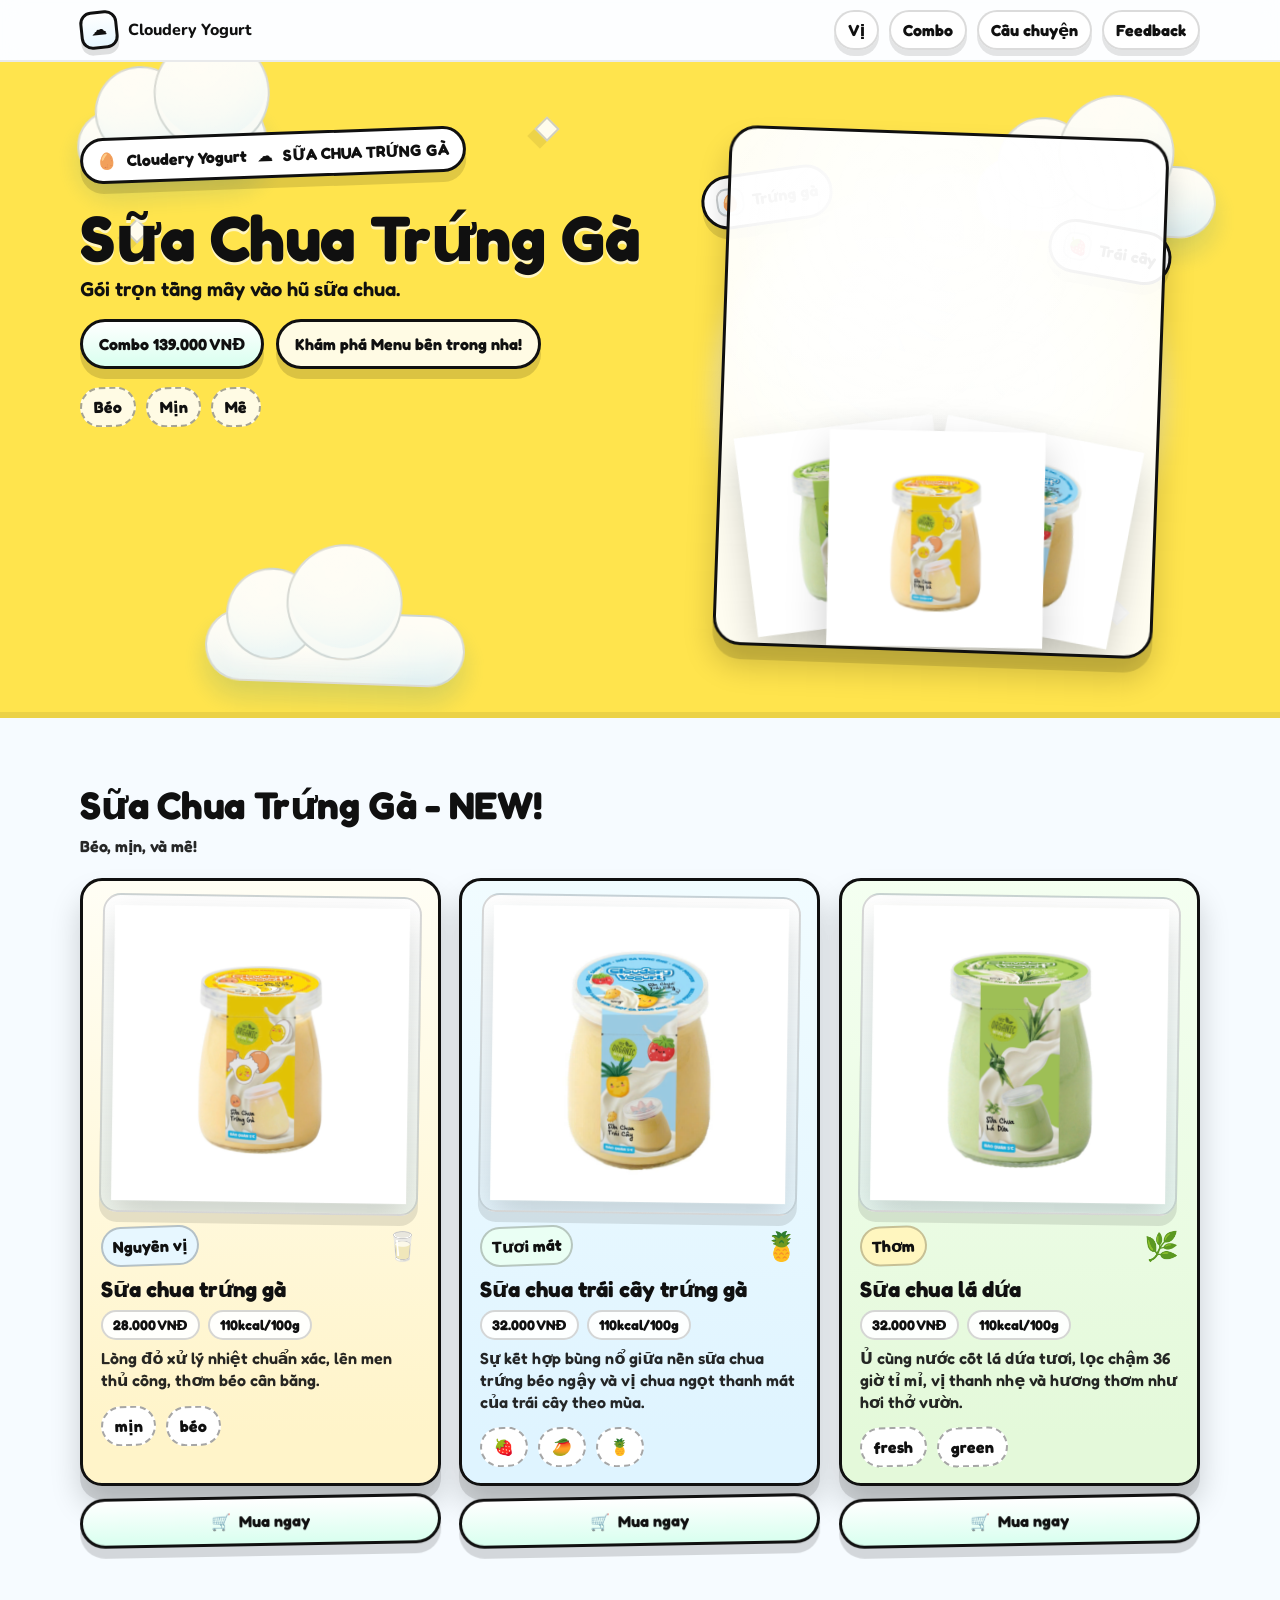
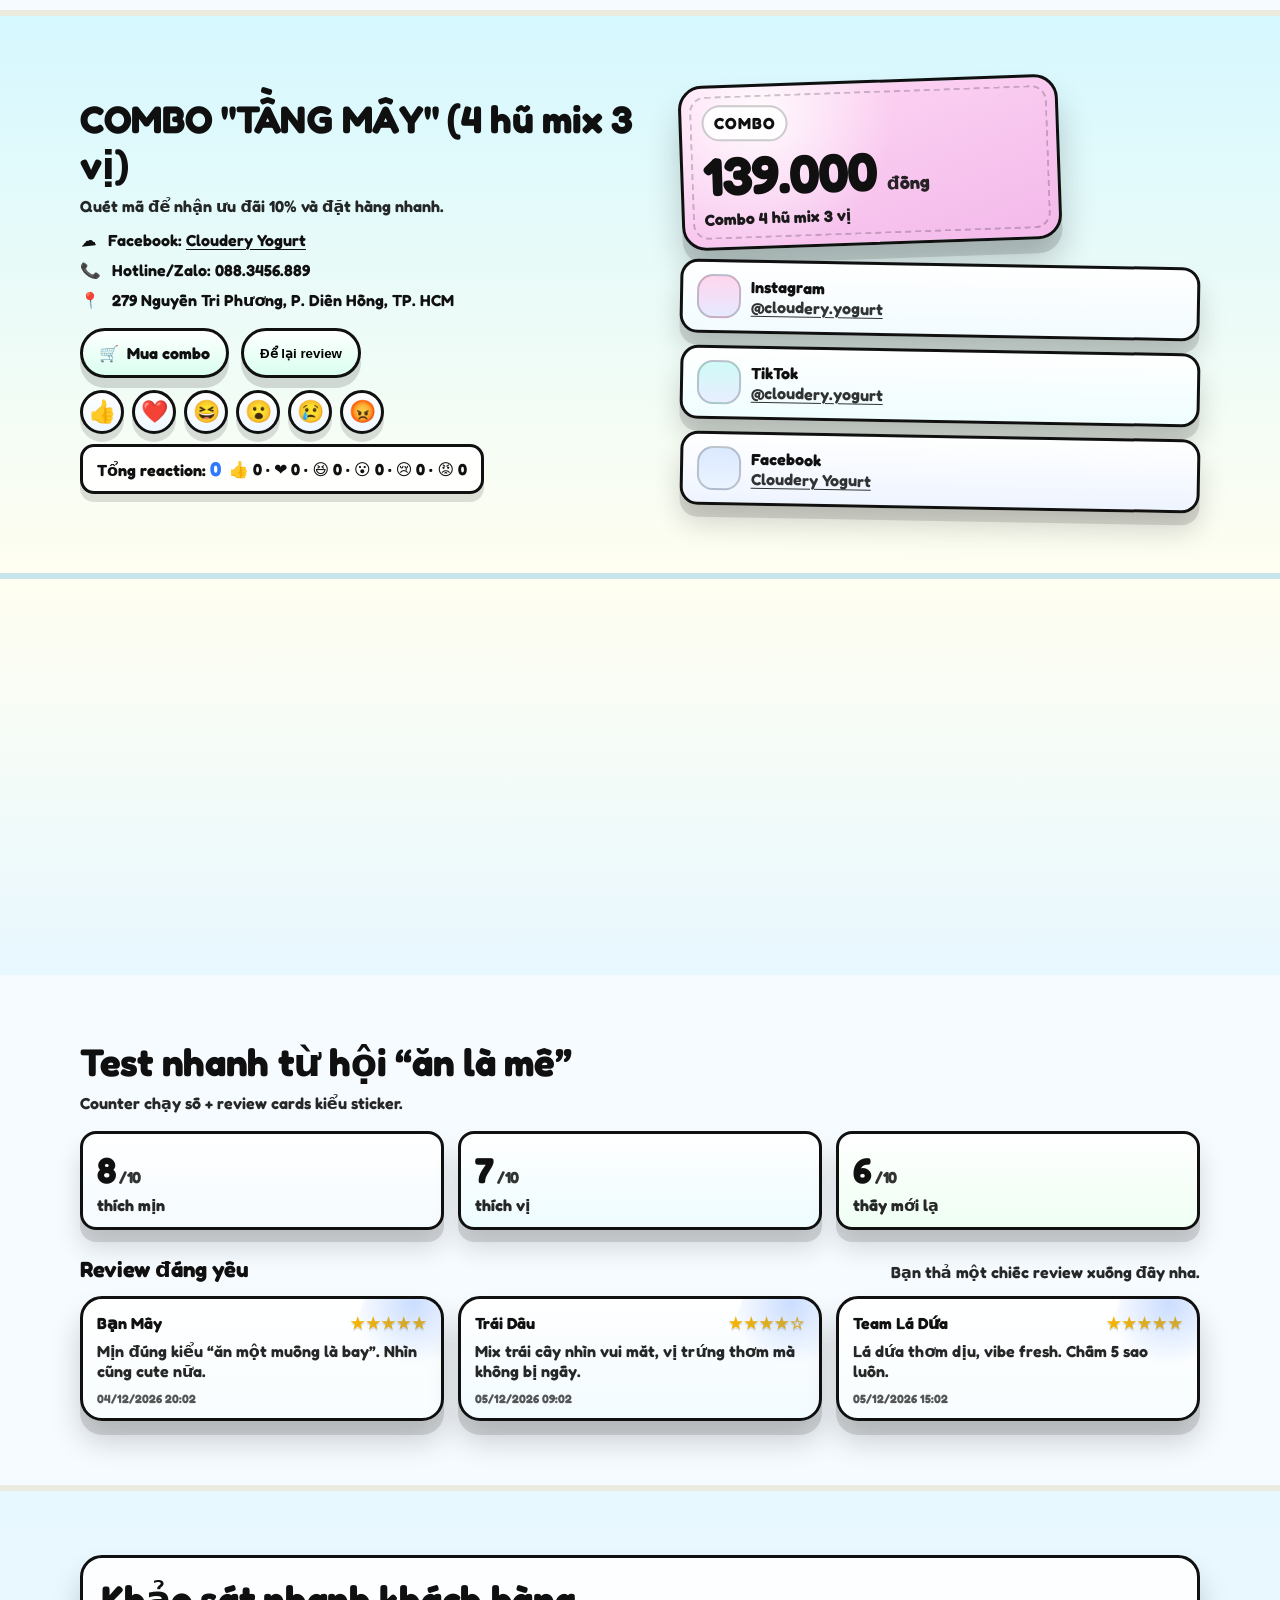
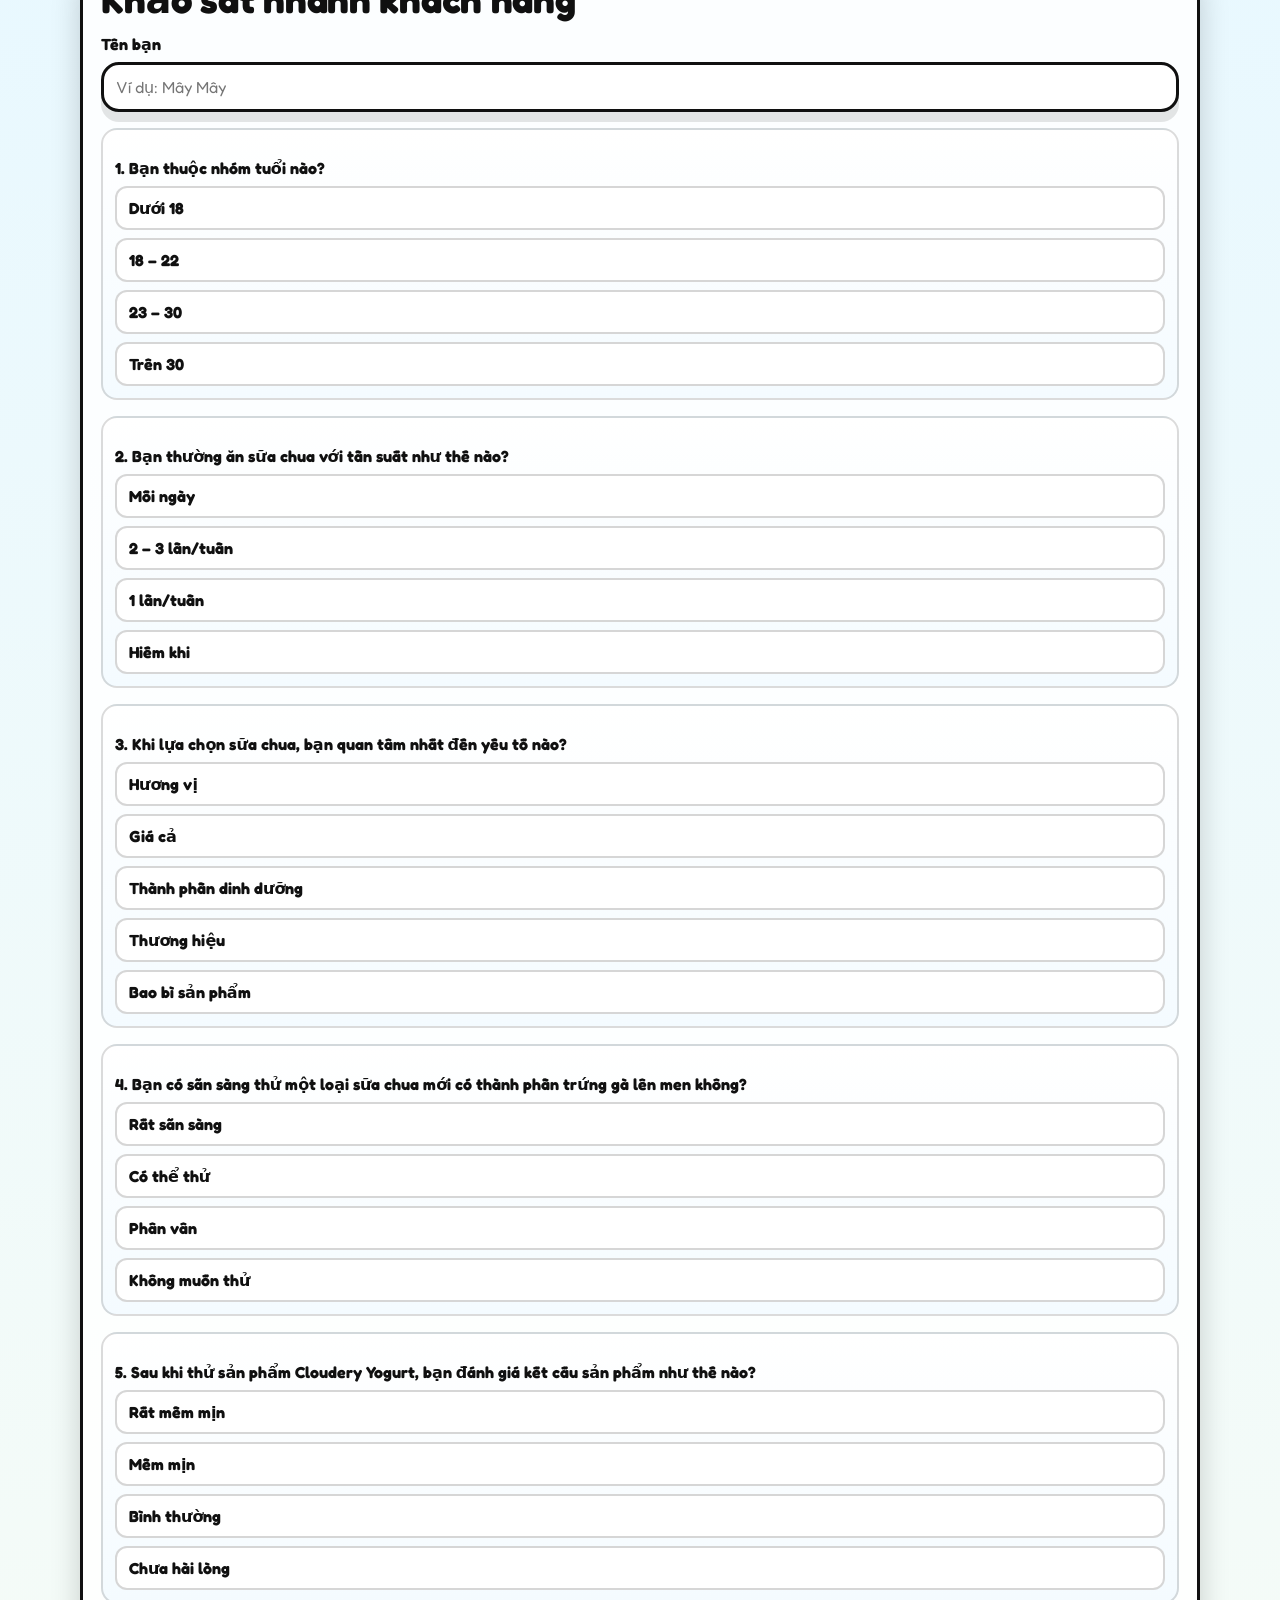
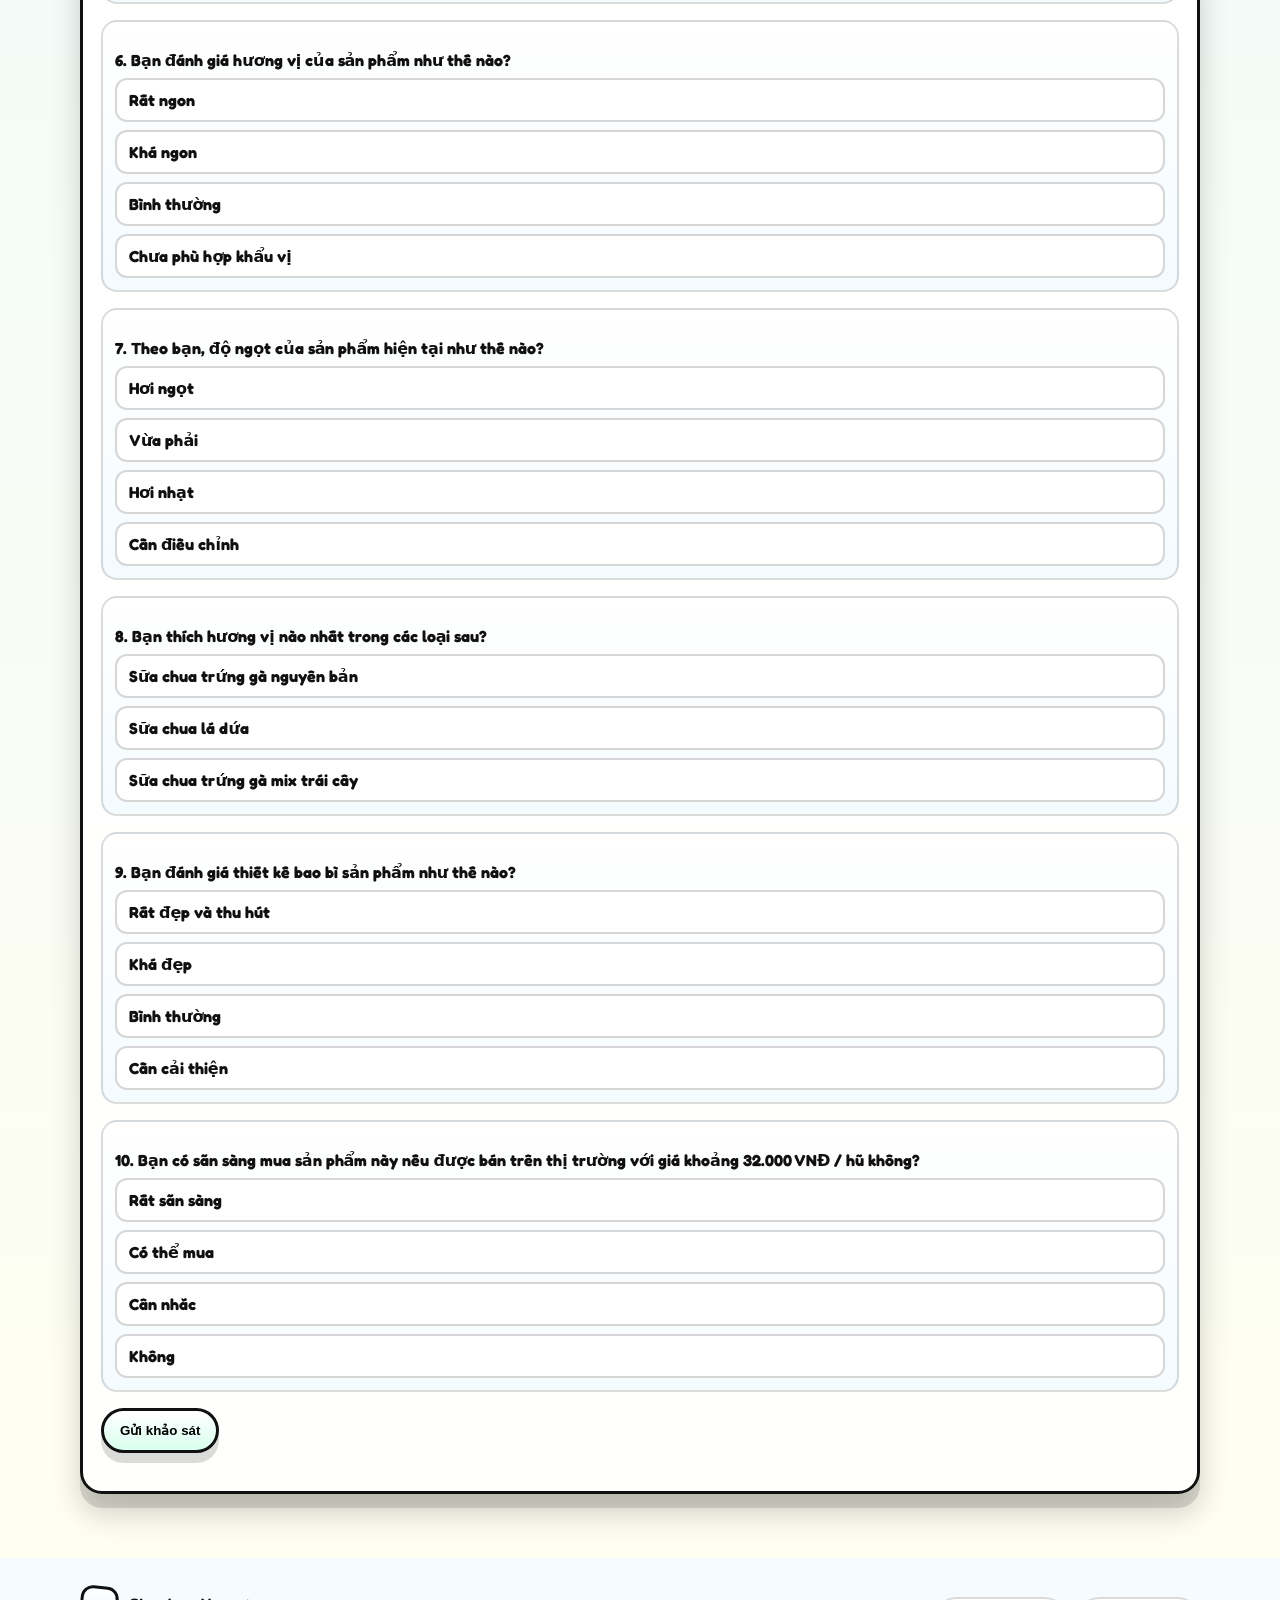
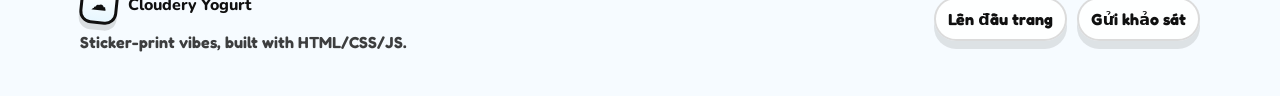
==== commit 4cd869fb: "Add customer name field to survey form Capture respondent name in the survey UI and include the fiel" ====
--- a/index.html
+++ b/index.html
@@ -410,6 +410,18 @@
         <div class="container form-wrap reveal">
           <h2 class="section__title">Khảo sát nhanh khách hàng</h2>
           <form id="surveyForm" class="form survey-form">
+            <label class="field">
+              <span class="field__label">Tên bạn</span>
+              <input
+                class="input"
+                name="customer_name"
+                type="text"
+                placeholder="Ví dụ: Mây Mây"
+                required
+                maxlength="60"
+                autocomplete="name"
+              />
+            </label>
             <div class="survey-q">
               <p class="field__label">1. Bạn thuộc nhóm tuổi nào?</p>
               <div class="survey-options">
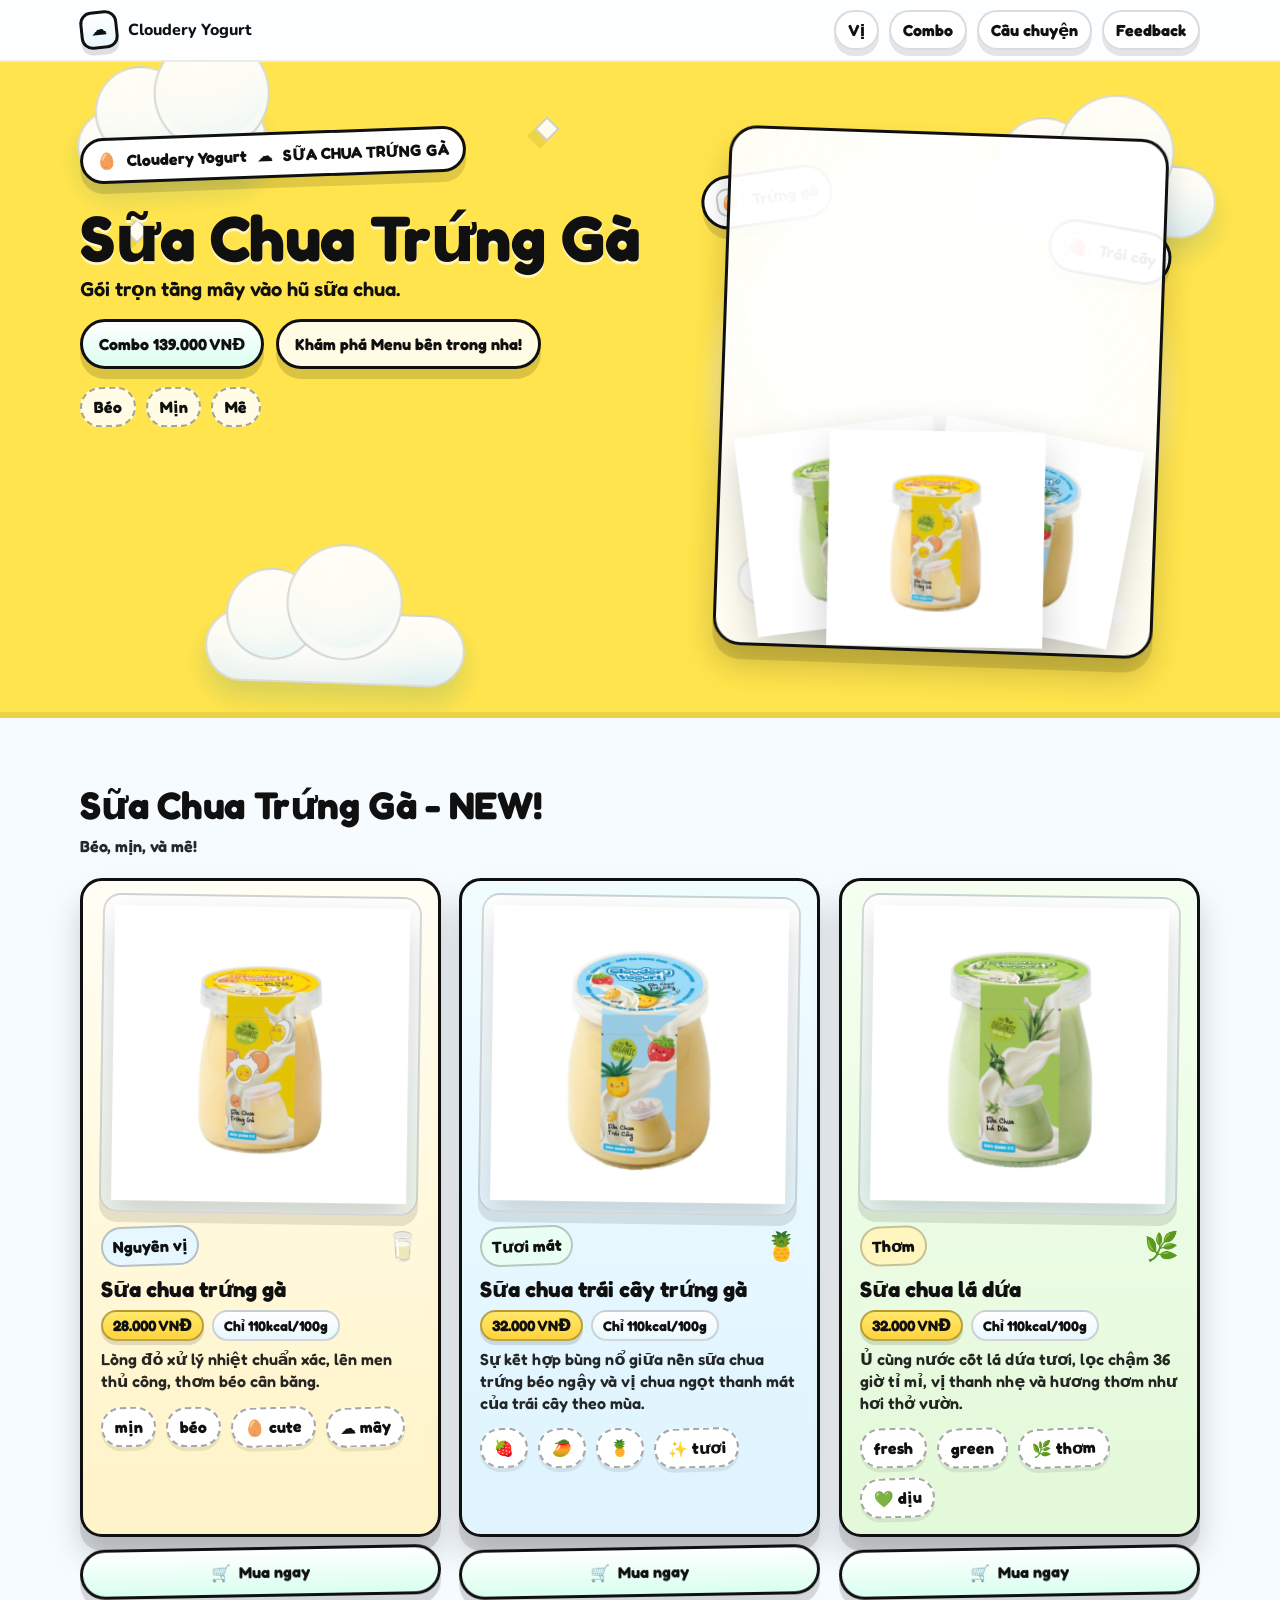
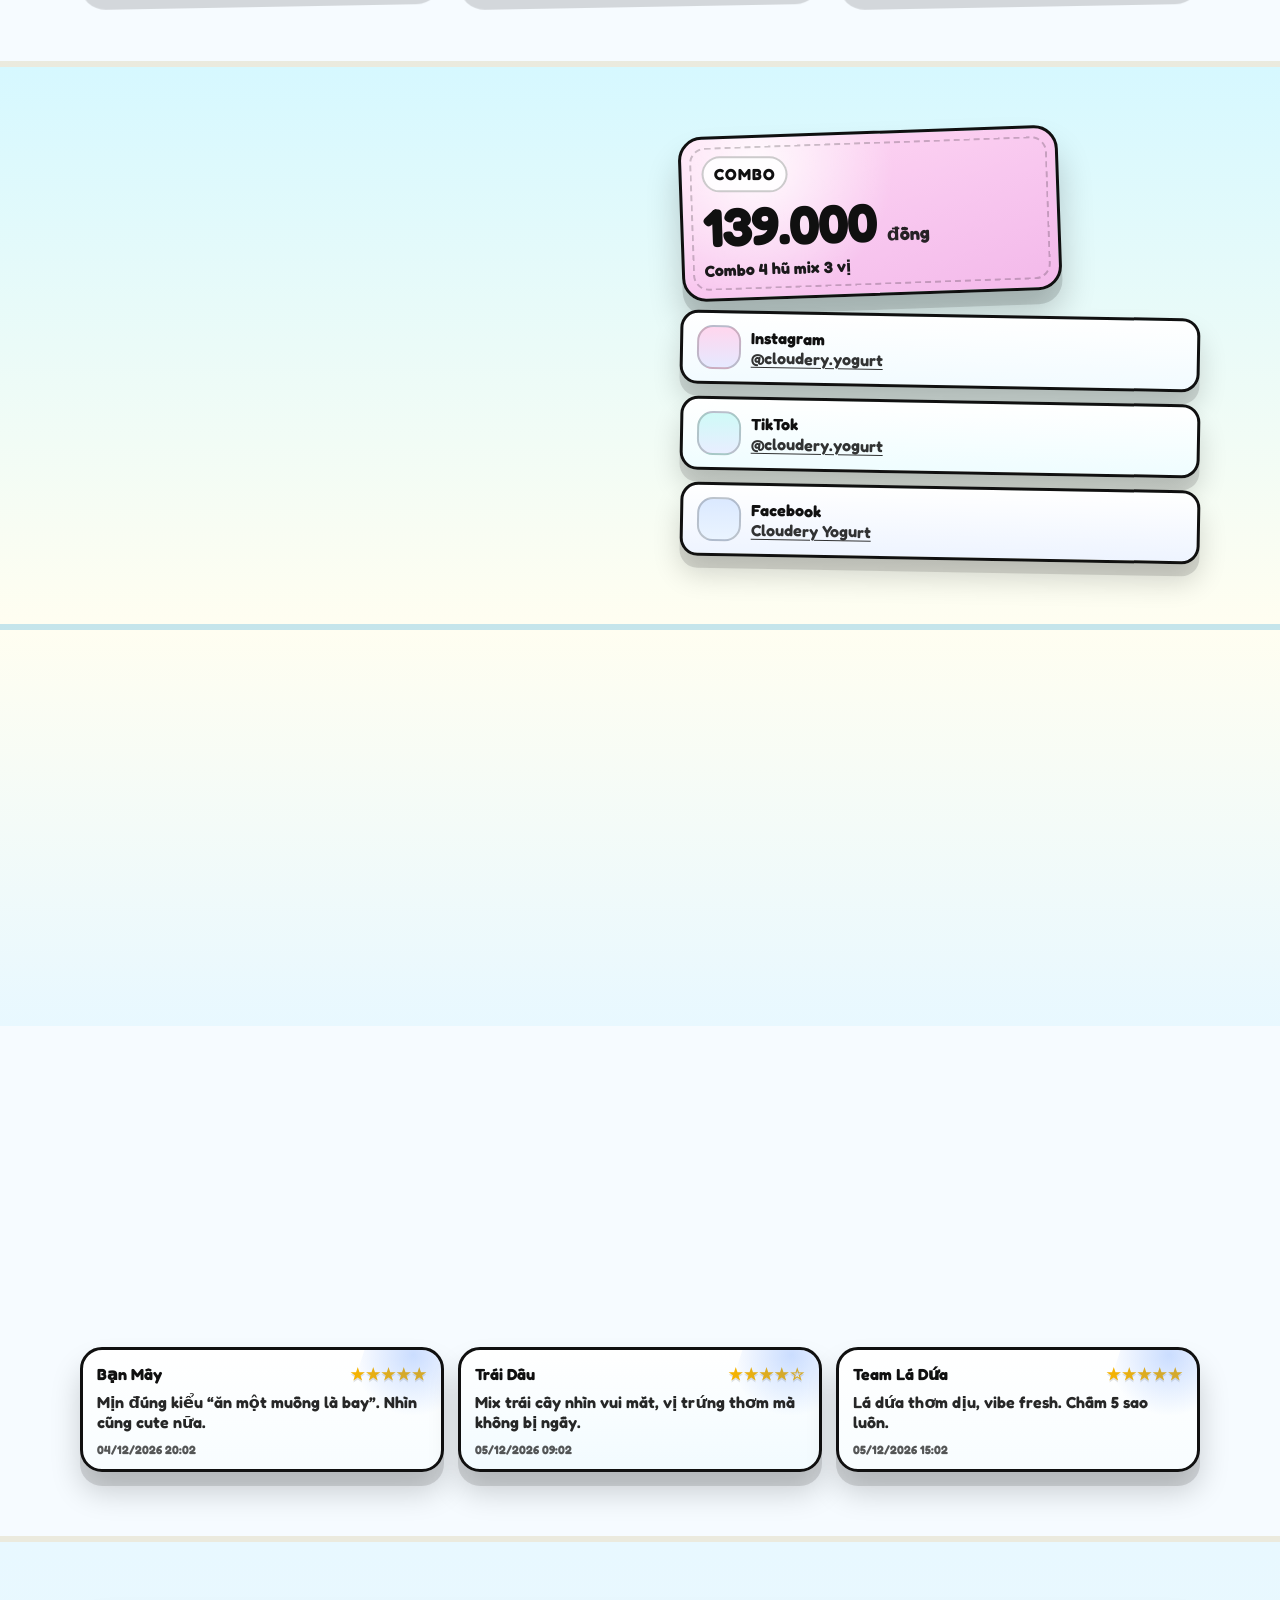
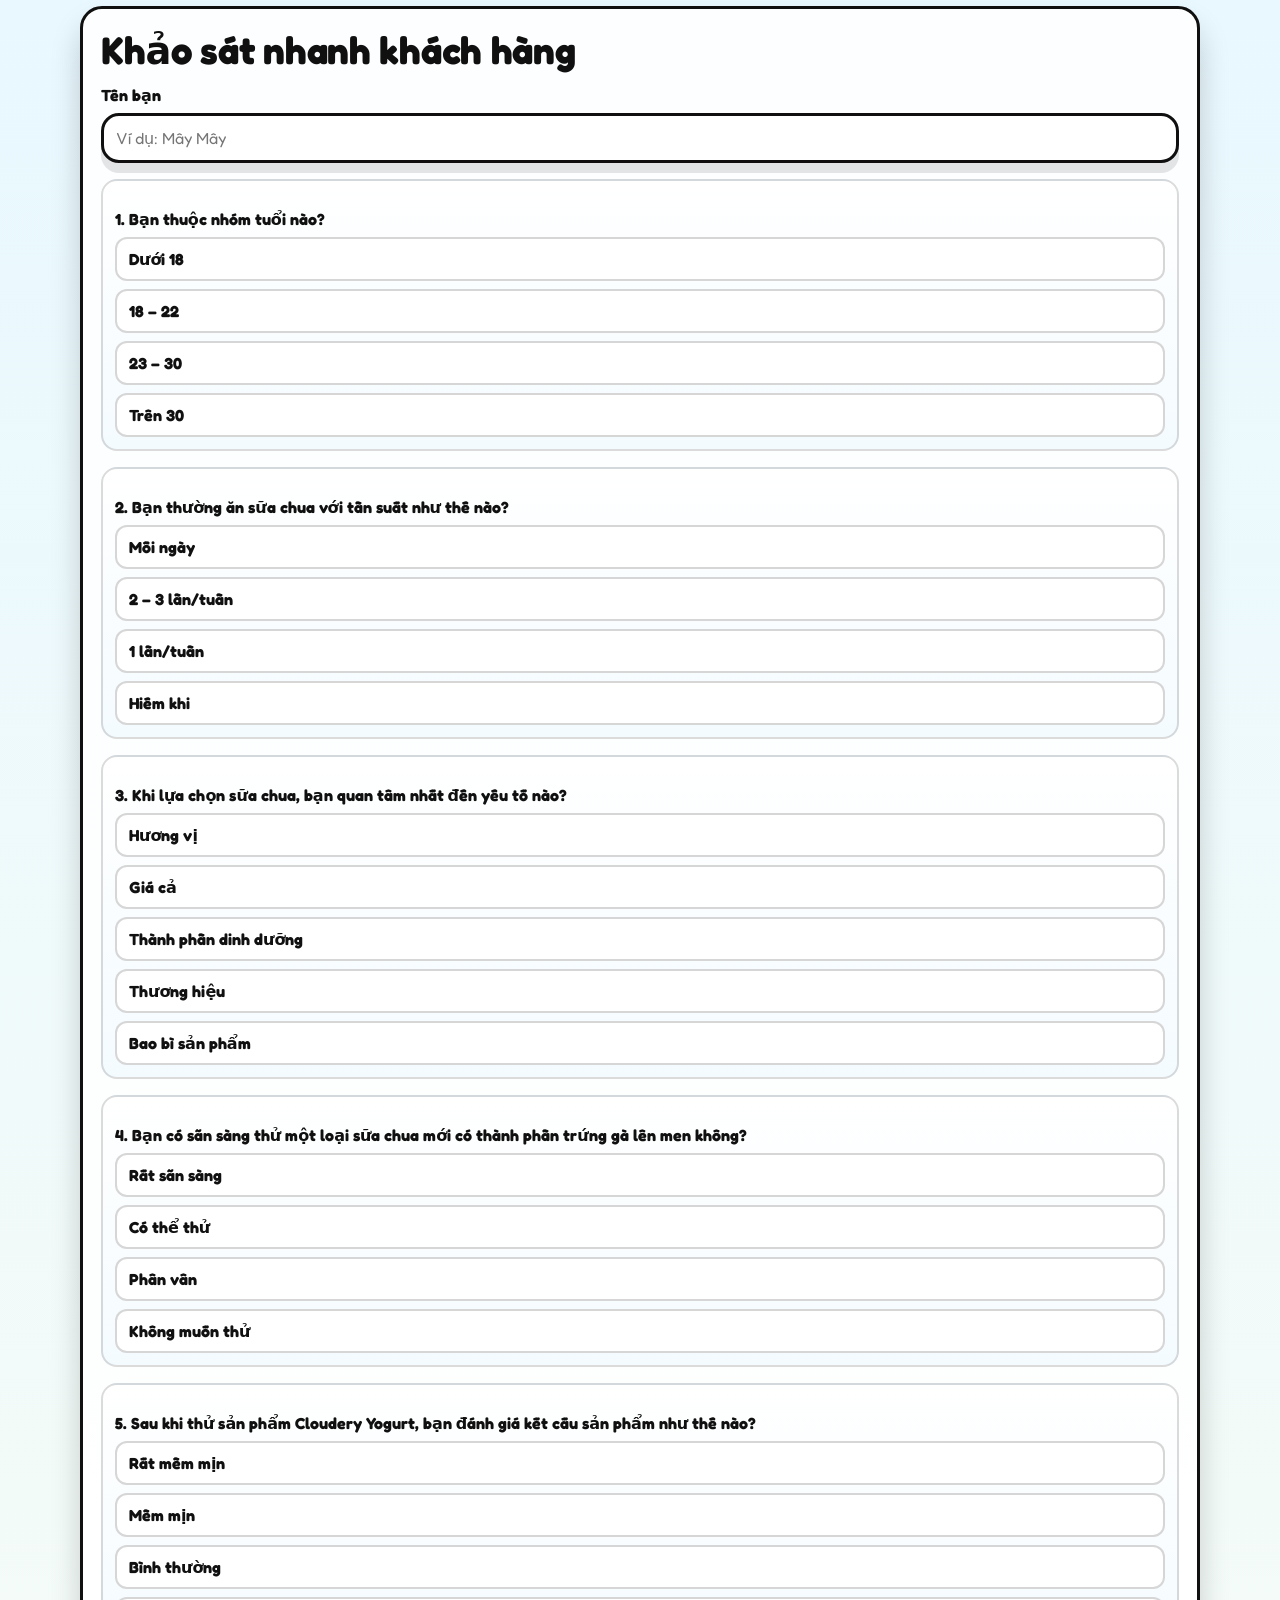
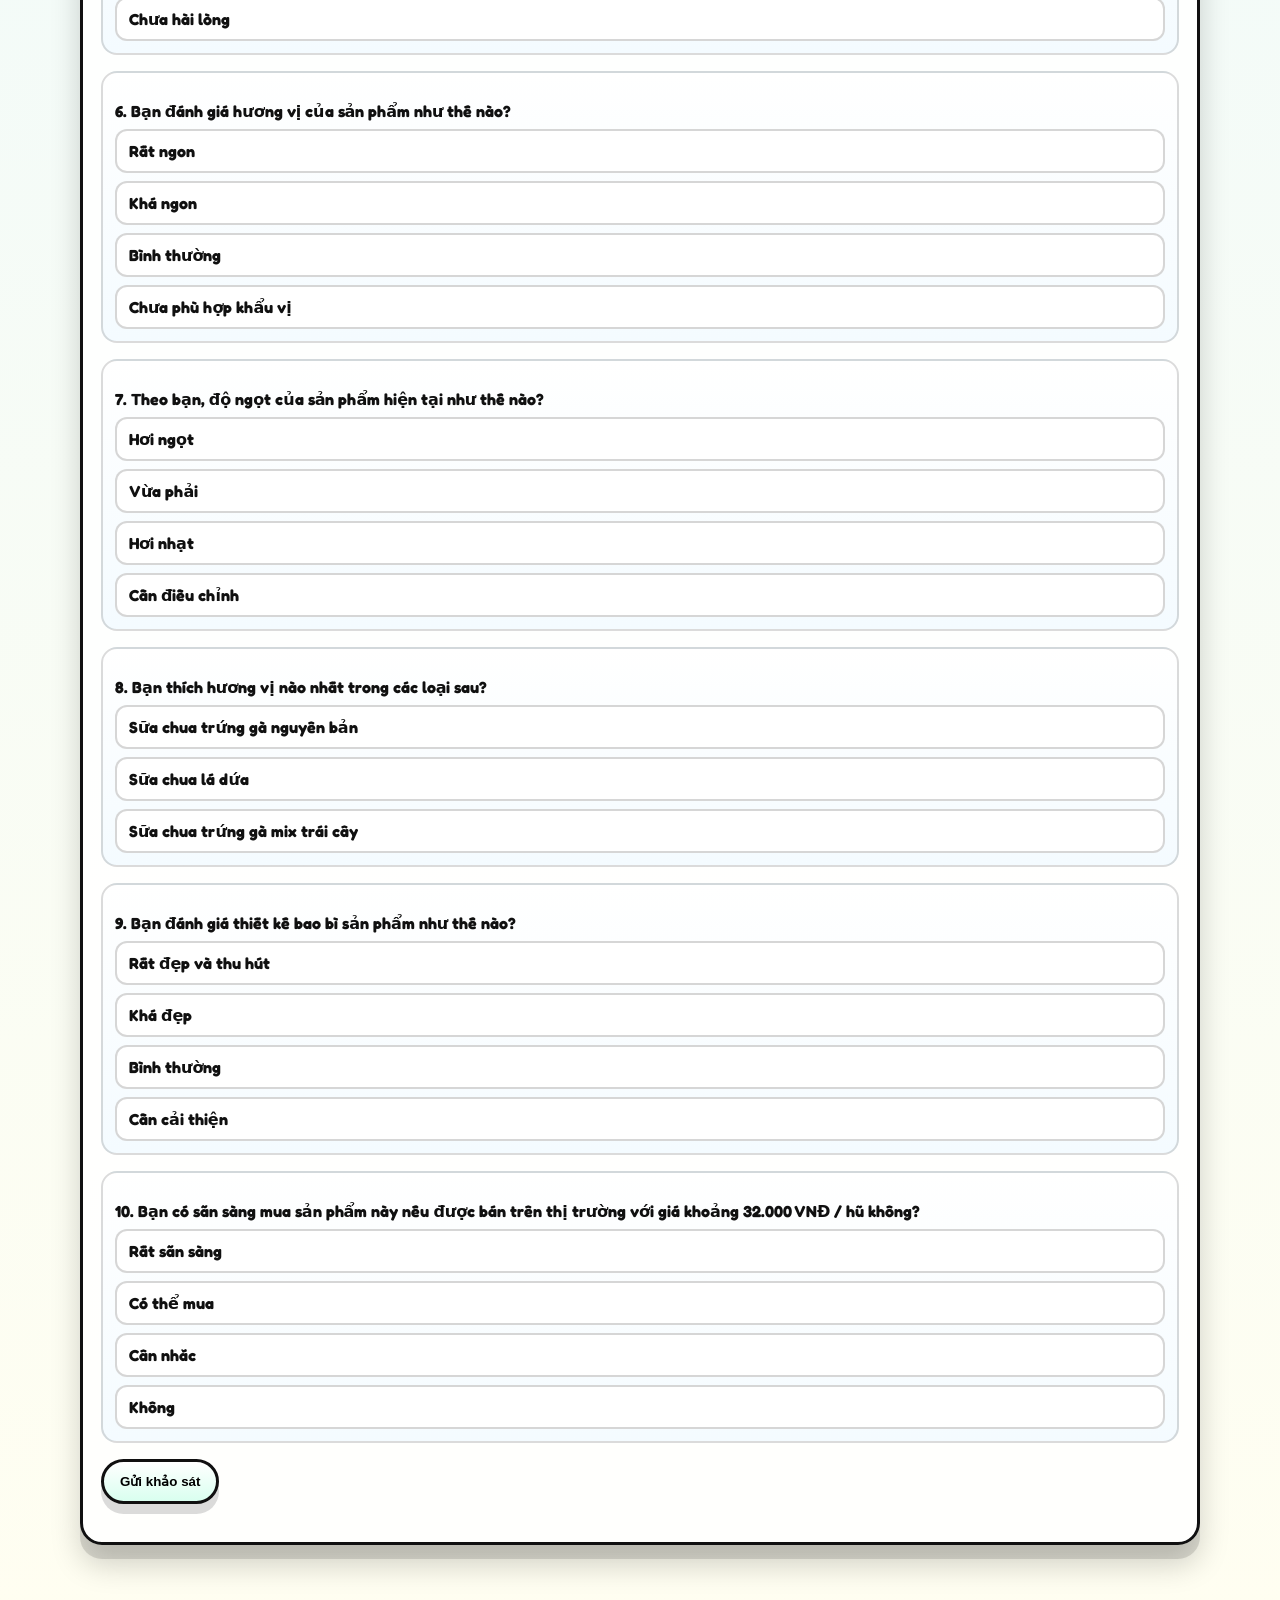
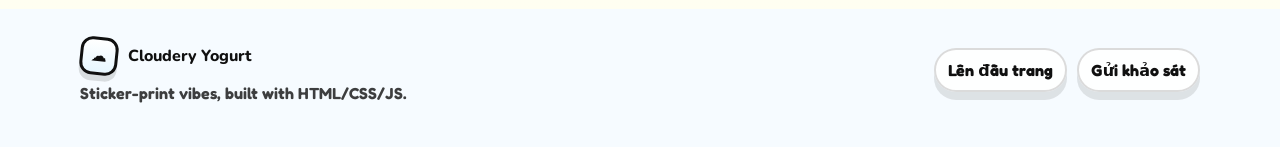
==== commit d8595e11: "Enhance product cards and improve browser compatibility Highlight pricing and kcal labels, add cute " ====
--- a/index.html
+++ b/index.html
@@ -154,7 +154,7 @@
               <h3 class="card__title">Sữa chua trứng gà</h3>
               <p class="card__meta">
                 <span>28.000 VNĐ</span>
-                <span>110kcal/100g</span>
+                <span>Chỉ 110kcal/100g</span>
               </p>
               <p class="card__desc">
                 Lòng đỏ xử lý nhiệt chuẩn xác, lên men thủ công, thơm béo cân bằng.
@@ -162,6 +162,8 @@
               <div class="card__stickers">
                 <span class="chip bounce">mịn</span>
                 <span class="chip bounce" style="animation-delay: 140ms">béo</span>
+                <span class="chip bounce" style="animation-delay: 220ms">🥚 cute</span>
+                <span class="chip bounce" style="animation-delay: 300ms">☁️ mây</span>
               </div>
               </article>
               <a
@@ -193,7 +195,7 @@
               <h3 class="card__title">Sữa chua trái cây trứng gà</h3>
               <p class="card__meta">
                 <span>32.000 VNĐ</span>
-                <span>110kcal/100g</span>
+                <span>Chỉ 110kcal/100g</span>
               </p>
               <p class="card__desc">
                 Sự kết hợp bùng nổ giữa nền sữa chua trứng béo ngậy và vị chua ngọt thanh mát
@@ -203,6 +205,7 @@
                 <span class="chip bounce">🍓</span>
                 <span class="chip bounce" style="animation-delay: 160ms">🥭</span>
                 <span class="chip bounce" style="animation-delay: 220ms">🍍</span>
+                <span class="chip bounce" style="animation-delay: 300ms">✨ tươi</span>
               </div>
               </article>
               <a
@@ -234,7 +237,7 @@
               <h3 class="card__title">Sữa chua lá dứa</h3>
               <p class="card__meta">
                 <span>32.000 VNĐ</span>
-                <span>110kcal/100g</span>
+                <span>Chỉ 110kcal/100g</span>
               </p>
               <p class="card__desc">
                 Ủ cùng nước cốt lá dứa tươi, lọc chậm 36 giờ tỉ mỉ, vị thanh nhẹ và hương thơm
@@ -243,6 +246,8 @@
               <div class="card__stickers">
                 <span class="chip bounce">fresh</span>
                 <span class="chip bounce" style="animation-delay: 120ms">green</span>
+                <span class="chip bounce" style="animation-delay: 220ms">🌿 thơm</span>
+                <span class="chip bounce" style="animation-delay: 300ms">💚 dịu</span>
               </div>
               </article>
               <a
--- a/styles.css
+++ b/styles.css
@@ -81,6 +81,7 @@
   position: sticky;
   top: 0;
   z-index: 50;
+  -webkit-backdrop-filter: blur(10px);
   backdrop-filter: blur(10px);
   background: rgba(255, 255, 255, 0.72);
   border-bottom: 2px solid rgba(0, 0, 0, 0.08);
@@ -416,6 +417,7 @@
 }
 
 .cloud-sticker {
+  -webkit-backdrop-filter: blur(1px);
   backdrop-filter: blur(1px);
 }
 
@@ -627,6 +629,18 @@
   line-height: 1;
 }
 
+.card__meta span:first-child {
+  background: linear-gradient(180deg, #ffe86a, #ffd43f);
+  border-color: rgba(0, 0, 0, 0.28);
+  font-size: 15px;
+  font-weight: 1000;
+  box-shadow: 0 4px 0 rgba(0, 0, 0, 0.12);
+}
+
+.card__meta span:last-child {
+  background: linear-gradient(180deg, #ffffff, #e9f8ff);
+}
+
 .card__desc {
   margin: 0 0 14px;
   font-weight: 600;
@@ -657,6 +671,7 @@
   background: #ffffff;
   font-weight: 900;
   transform: rotate(-2deg);
+  box-shadow: 0 4px 0 rgba(0, 0, 0, 0.08);
 }
 
 /* Combo */
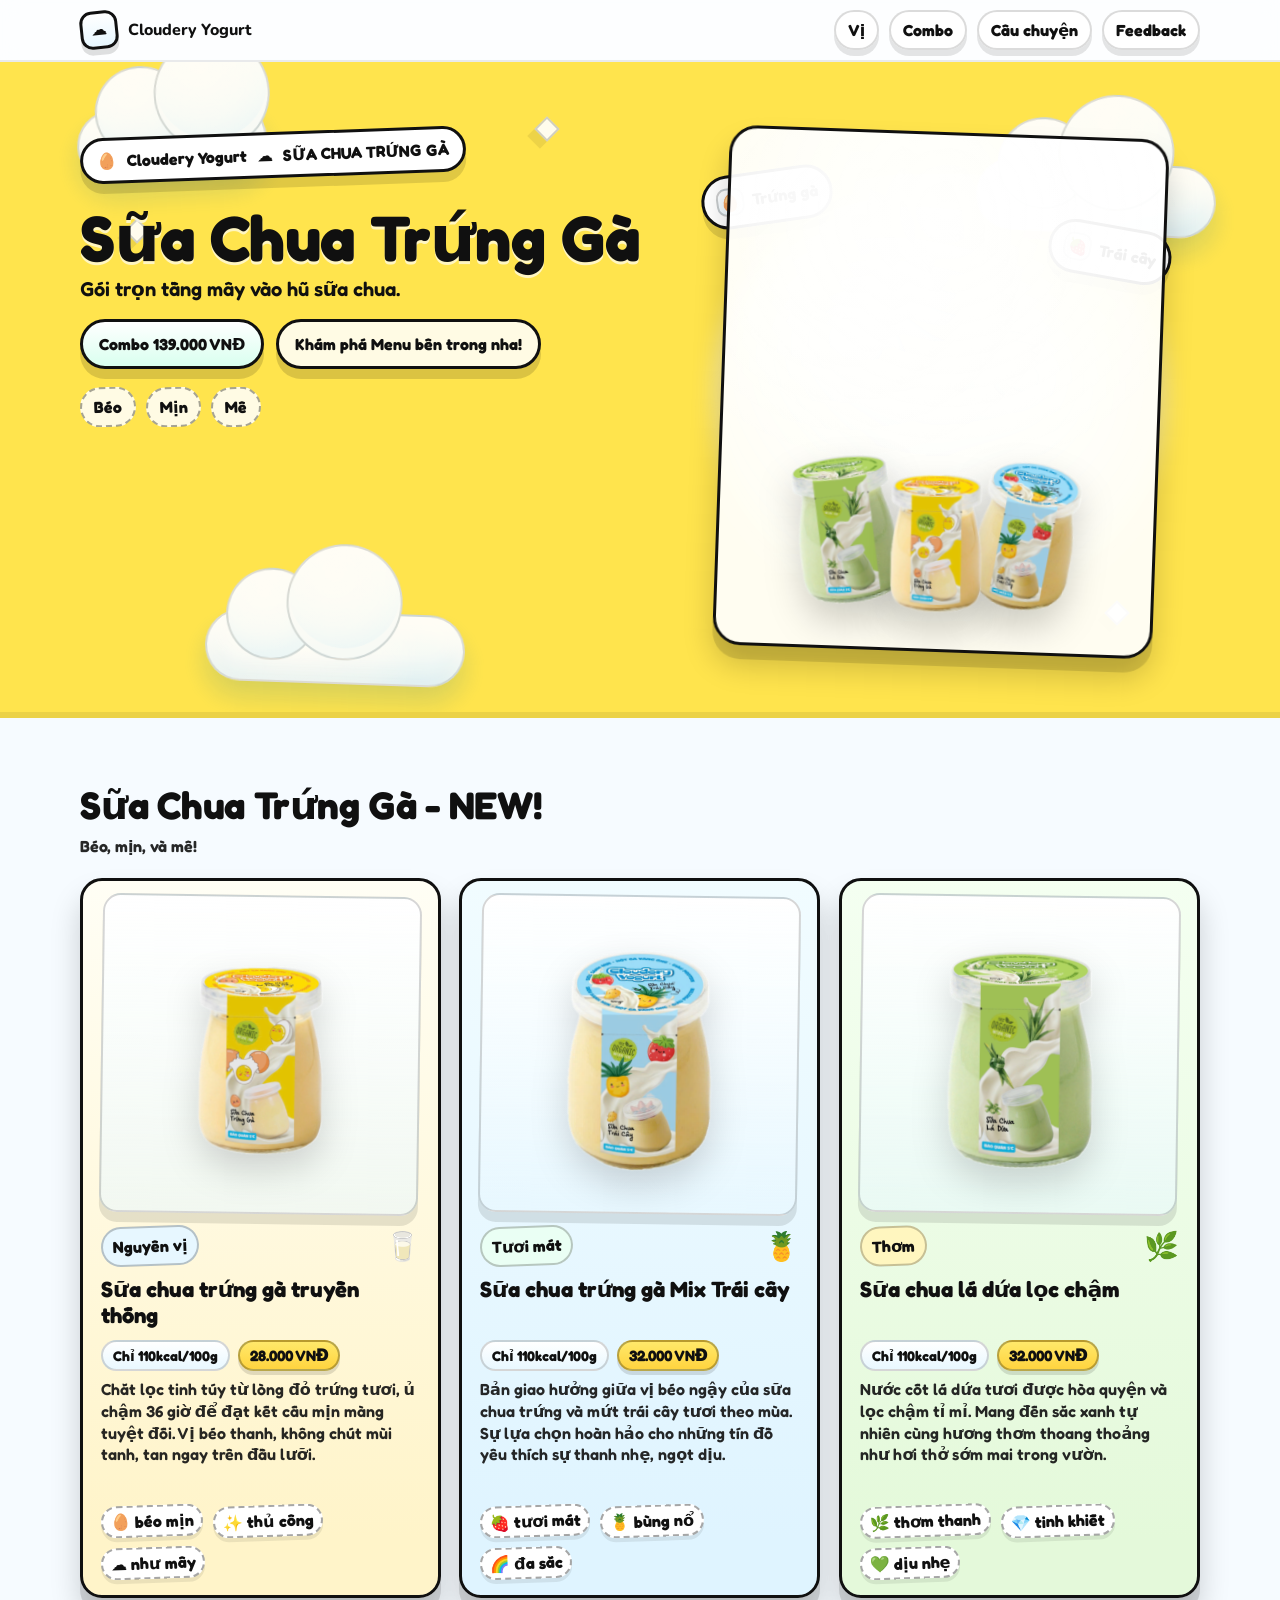
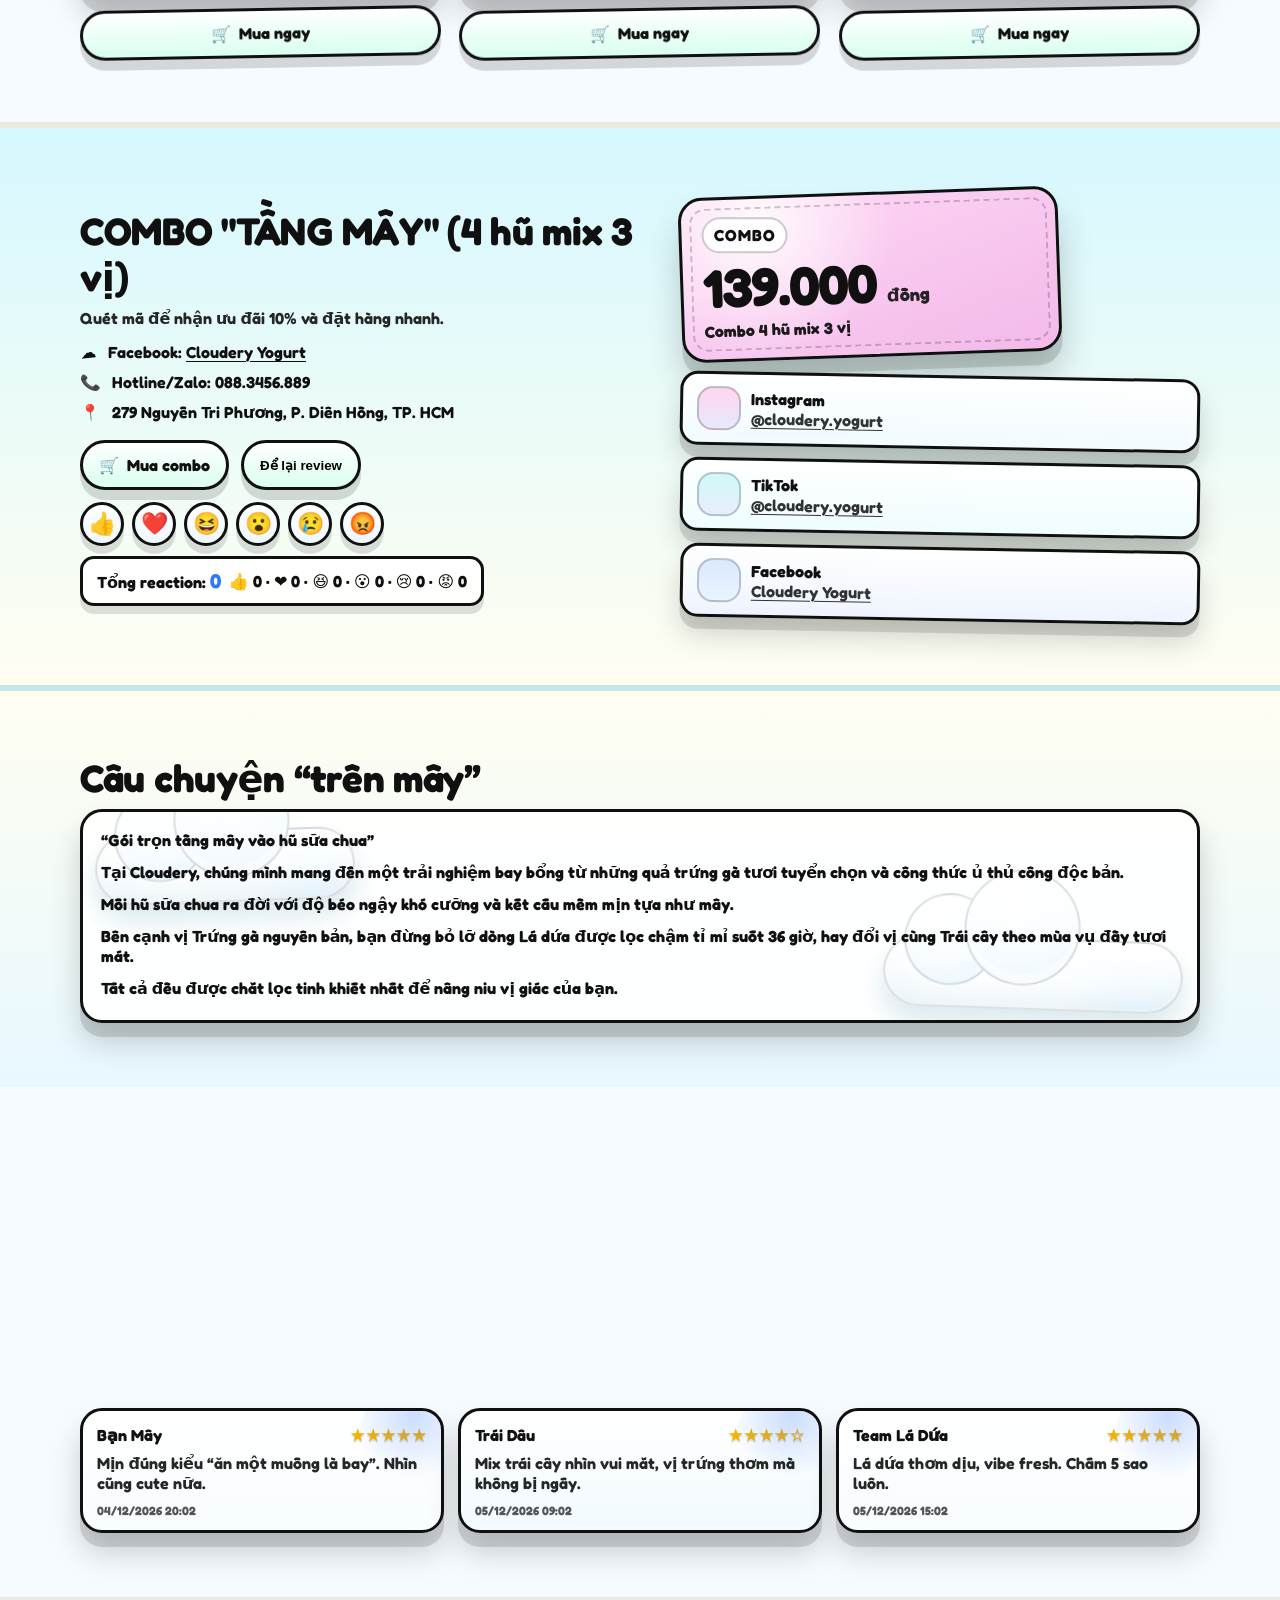
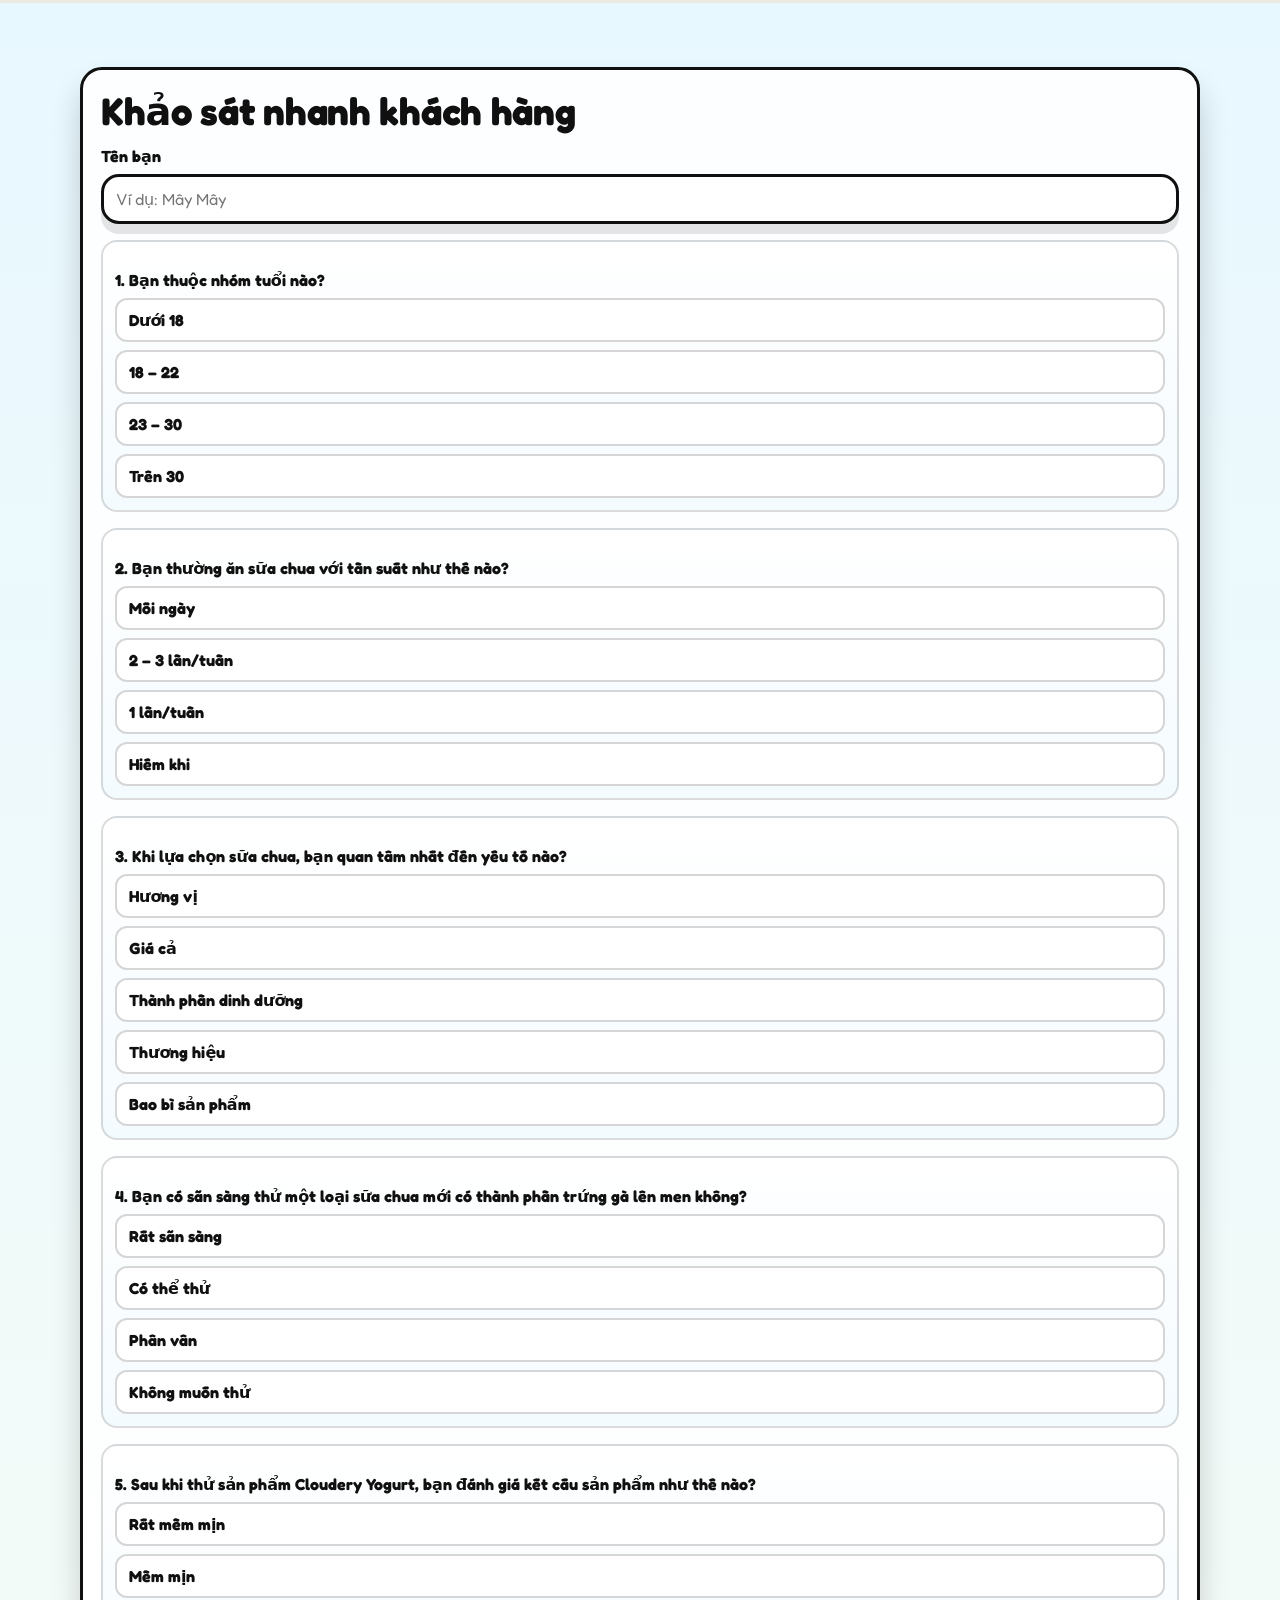
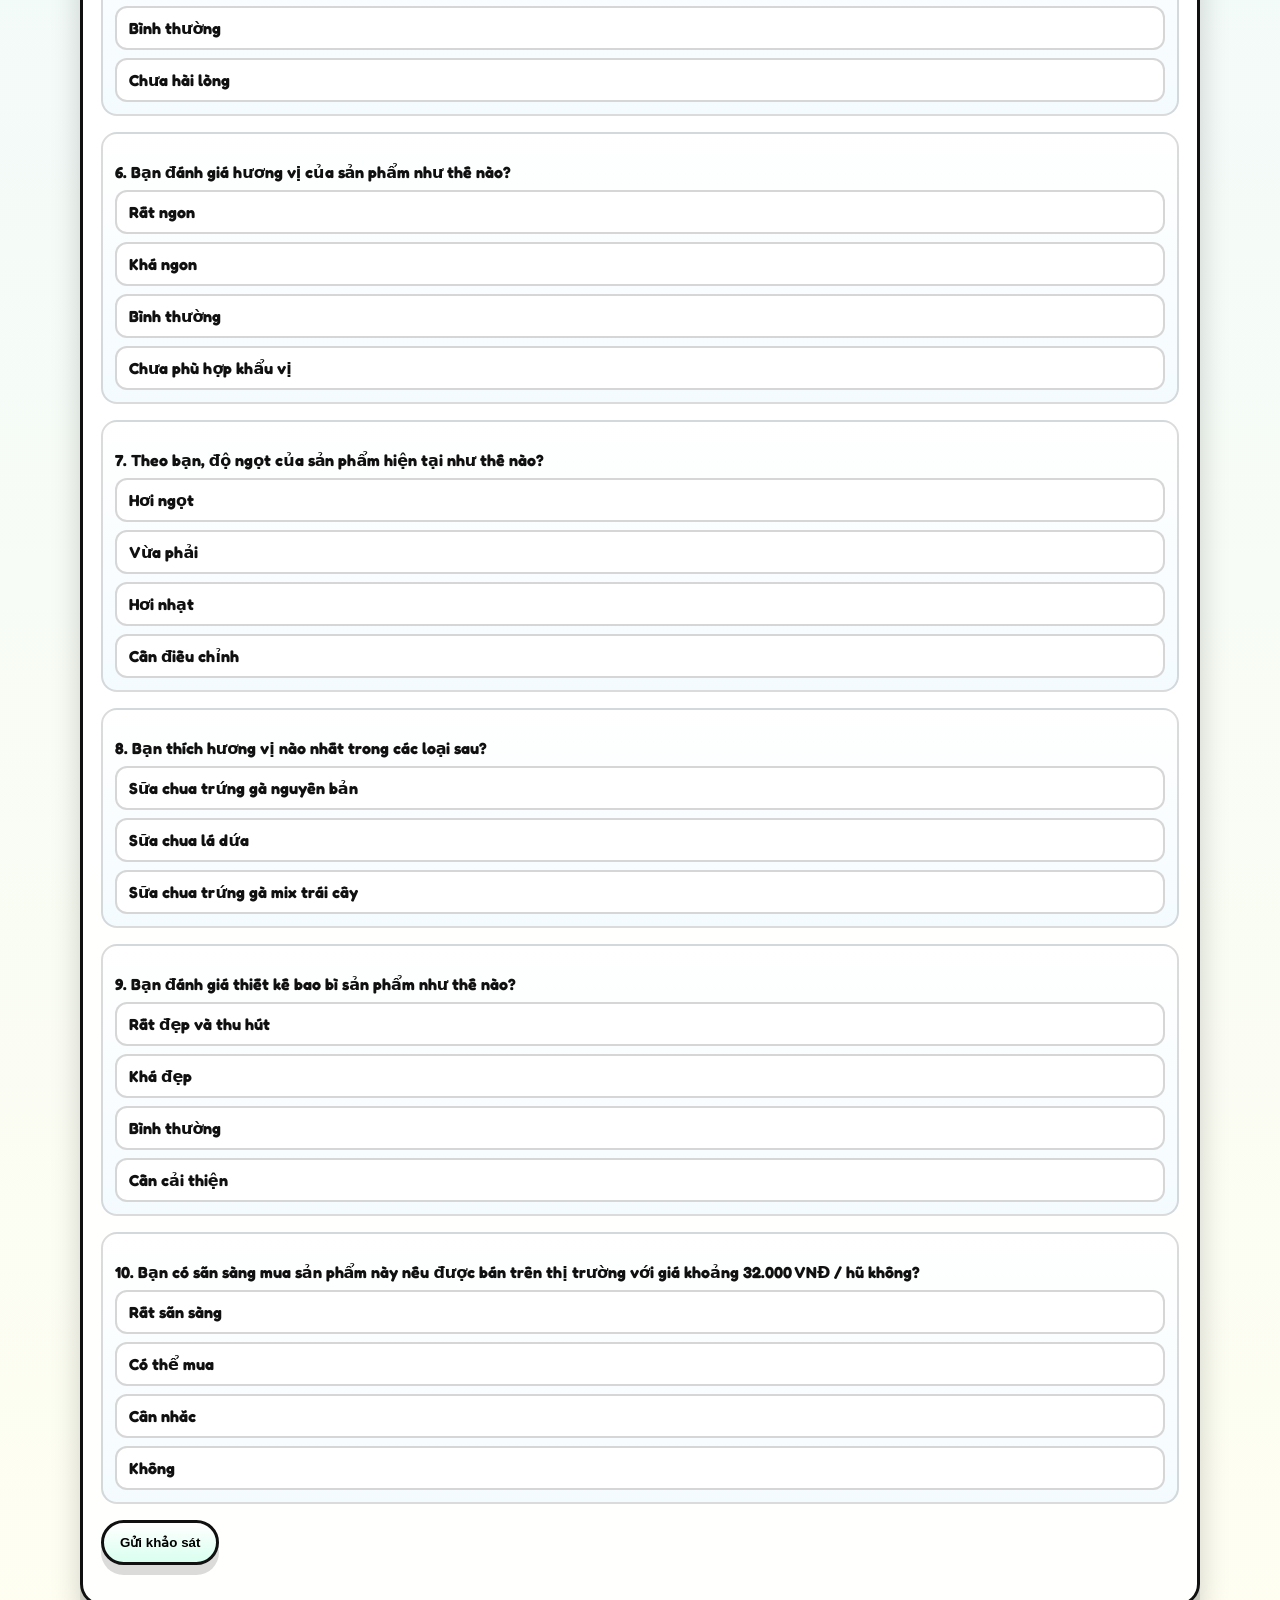
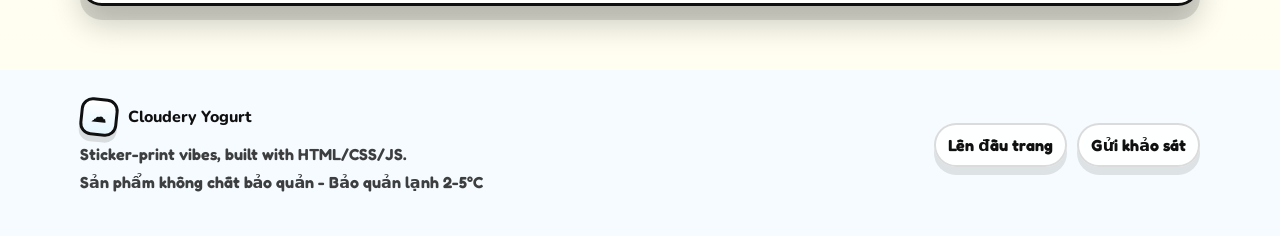
==== commit ac8f8bc4: "Refresh flavor cards with refined content and cutout images Update product copy, sticker tags, nutri" ====
--- a/index.html
+++ b/index.html
@@ -17,7 +17,7 @@
       content="Sữa chua trứng gà béo mịn và mê. Đặt ngay các vị Trứng gà, Trái cây trứng gà, Lá dứa và combo tầng mây."
     />
     <meta property="og:url" content="https://dohytai99.github.io/yogurt/" />
-    <meta property="og:image" content="https://dohytai99.github.io/yogurt/assets/product-nguyen-ban.jpg" />
+    <meta property="og:image" content="https://dohytai99.github.io/yogurt/assets/product-nguyen-ban-cutout.png" />
     <meta property="og:image:alt" content="Sữa chua trứng gà Cloudery Yogurt" />
     <meta name="twitter:card" content="summary_large_image" />
     <meta name="twitter:title" content="Cloudery Yogurt — Sữa Chua Trứng Gà" />
@@ -25,7 +25,7 @@
       name="twitter:description"
       content="Sữa chua trứng gà béo mịn và mê. Đặt ngay các vị và combo tầng mây."
     />
-    <meta name="twitter:image" content="https://dohytai99.github.io/yogurt/assets/product-nguyen-ban.jpg" />
+    <meta name="twitter:image" content="https://dohytai99.github.io/yogurt/assets/product-nguyen-ban-cutout.png" />
     <link rel="preconnect" href="https://fonts.googleapis.com" />
     <link rel="preconnect" href="https://fonts.gstatic.com" crossorigin />
     <link
@@ -101,21 +101,21 @@
 
             <figure class="product product--tilt product--trio" aria-label="3 hũ sữa chua Cloudery Yogurt">
               <img
-                src="./assets/product-la-dua.jpg"
+                src="./assets/product-la-dua-cutout.png"
                 alt="Sữa chua lá dứa Cloudery Yogurt"
                 class="product__img product__img--left"
                 loading="eager"
                 decoding="async"
               />
               <img
-                src="./assets/product-nguyen-ban.jpg"
+                src="./assets/product-nguyen-ban-cutout.png"
                 alt="Sữa chua trứng gà Cloudery Yogurt"
                 class="product__img product__img--center"
                 loading="eager"
                 decoding="async"
               />
               <img
-                src="./assets/product-trai-cay.jpg"
+                src="./assets/product-trai-cay-cutout.png"
                 alt="Sữa chua trái cây Cloudery Yogurt"
                 class="product__img product__img--right"
                 loading="eager"
@@ -140,7 +140,7 @@
               <article class="card flavor-card reveal" data-tilt>
               <div class="flavor-card__imgwrap">
                 <img
-                  src="./assets/product-nguyen-ban.jpg"
+                  src="./assets/product-nguyen-ban-cutout.png"
                   alt="Sữa chua trứng gà"
                   class="flavor-card__img"
                   loading="lazy"
@@ -151,24 +151,24 @@
                 <span class="tag tag--blue">Nguyên vị</span>
                 <span class="wiggle" aria-hidden="true">🥛</span>
               </div>
-              <h3 class="card__title">Sữa chua trứng gà</h3>
+              <h3 class="card__title">Sữa chua trứng gà truyền thống</h3>
               <p class="card__meta">
+                <span>Chỉ 110kcal/100g</span>
                 <span>28.000 VNĐ</span>
-                <span>Chỉ 110kcal/100g</span>
               </p>
               <p class="card__desc">
-                Lòng đỏ xử lý nhiệt chuẩn xác, lên men thủ công, thơm béo cân bằng.
+                Chắt lọc tinh túy từ lòng đỏ trứng tươi, ủ chậm 36 giờ để đạt kết cấu mịn màng
+                tuyệt đối. Vị béo thanh, không chút mùi tanh, tan ngay trên đầu lưỡi.
               </p>
               <div class="card__stickers">
-                <span class="chip bounce">mịn</span>
-                <span class="chip bounce" style="animation-delay: 140ms">béo</span>
-                <span class="chip bounce" style="animation-delay: 220ms">🥚 cute</span>
-                <span class="chip bounce" style="animation-delay: 300ms">☁️ mây</span>
+                <span class="chip bounce">🥚 béo mịn</span>
+                <span class="chip bounce" style="animation-delay: 140ms">✨ thủ công</span>
+                <span class="chip bounce" style="animation-delay: 220ms">☁️ như mây</span>
               </div>
               </article>
               <a
                 class="btn btn--primary buy-btn product-tile__buy"
-                href="https://m.me/61576436301812?text=T%C3%B4i%20mu%E1%BB%91n%20%C4%91%E1%BA%B7t%20h%C3%A0ng%20S%E1%BB%AFa%20chua%20tr%E1%BB%A9ng%20g%C3%A0"
+                href="https://m.me/61576436301812?text=Ch%C3%A0o%20Cloudery%2C%20m%C3%ACnh%20mu%E1%BB%91n%20%C4%91%E1%BA%B7t%20S%E1%BB%AFa%20chua%20Tr%E1%BB%A9ng%20g%C3%A0%20Nguy%C3%AAn%20b%E1%BA%A3n"
                 target="_blank"
                 rel="noopener noreferrer"
               >
@@ -181,7 +181,7 @@
               <article class="card flavor-card reveal" data-tilt>
               <div class="flavor-card__imgwrap">
                 <img
-                  src="./assets/product-trai-cay.jpg"
+                  src="./assets/product-trai-cay-cutout.png"
                   alt="Sữa chua trái cây"
                   class="flavor-card__img"
                   loading="lazy"
@@ -192,25 +192,24 @@
                 <span class="tag tag--green">Tươi mát</span>
                 <span class="wiggle" aria-hidden="true">🍍</span>
               </div>
-              <h3 class="card__title">Sữa chua trái cây trứng gà</h3>
+              <h3 class="card__title">Sữa chua trứng gà Mix Trái cây</h3>
               <p class="card__meta">
+                <span>Chỉ 110kcal/100g</span>
                 <span>32.000 VNĐ</span>
-                <span>Chỉ 110kcal/100g</span>
               </p>
               <p class="card__desc">
-                Sự kết hợp bùng nổ giữa nền sữa chua trứng béo ngậy và vị chua ngọt thanh mát
-                của trái cây theo mùa.
+                Bản giao hưởng giữa vị béo ngậy của sữa chua trứng và mứt trái cây tươi theo mùa.
+                Sự lựa chọn hoàn hảo cho những tín đồ yêu thích sự thanh nhẹ, ngọt dịu.
               </p>
               <div class="card__stickers">
-                <span class="chip bounce">🍓</span>
-                <span class="chip bounce" style="animation-delay: 160ms">🥭</span>
-                <span class="chip bounce" style="animation-delay: 220ms">🍍</span>
-                <span class="chip bounce" style="animation-delay: 300ms">✨ tươi</span>
+                <span class="chip bounce">🍓 tươi mát</span>
+                <span class="chip bounce" style="animation-delay: 160ms">🍍 bùng nổ</span>
+                <span class="chip bounce" style="animation-delay: 220ms">🌈 đa sắc</span>
               </div>
               </article>
               <a
                 class="btn btn--primary buy-btn product-tile__buy"
-                href="https://m.me/61576436301812?text=T%C3%B4i%20mu%E1%BB%91n%20%C4%91%E1%BA%B7t%20h%C3%A0ng%20S%E1%BB%AFa%20chua%20tr%C3%A1i%20c%C3%A2y%20tr%E1%BB%A9ng%20g%C3%A0"
+                href="https://m.me/61576436301812?text=Ch%C3%A0o%20Cloudery%2C%20m%C3%ACnh%20mu%E1%BB%91n%20%C4%91%E1%BA%B7t%20S%E1%BB%AFa%20chua%20Tr%E1%BB%A9ng%20g%C3%A0%20Mix%20Tr%C3%A1i%20c%C3%A2y"
                 target="_blank"
                 rel="noopener noreferrer"
               >
@@ -223,7 +222,7 @@
               <article class="card flavor-card reveal" data-tilt>
               <div class="flavor-card__imgwrap">
                 <img
-                  src="./assets/product-la-dua.jpg"
+                  src="./assets/product-la-dua-cutout.png"
                   alt="Sữa chua lá dứa"
                   class="flavor-card__img"
                   loading="lazy"
@@ -234,25 +233,24 @@
                 <span class="tag tag--yellow">Thơm</span>
                 <span class="wiggle" aria-hidden="true">🌿</span>
               </div>
-              <h3 class="card__title">Sữa chua lá dứa</h3>
+              <h3 class="card__title">Sữa chua lá dứa lọc chậm</h3>
               <p class="card__meta">
+                <span>Chỉ 110kcal/100g</span>
                 <span>32.000 VNĐ</span>
-                <span>Chỉ 110kcal/100g</span>
               </p>
               <p class="card__desc">
-                Ủ cùng nước cốt lá dứa tươi, lọc chậm 36 giờ tỉ mỉ, vị thanh nhẹ và hương thơm
-                như hơi thở vườn.
+                Nước cốt lá dứa tươi được hòa quyện và lọc chậm tỉ mỉ. Mang đến sắc xanh tự nhiên
+                cùng hương thơm thoang thoảng như hơi thở sớm mai trong vườn.
               </p>
               <div class="card__stickers">
-                <span class="chip bounce">fresh</span>
-                <span class="chip bounce" style="animation-delay: 120ms">green</span>
-                <span class="chip bounce" style="animation-delay: 220ms">🌿 thơm</span>
-                <span class="chip bounce" style="animation-delay: 300ms">💚 dịu</span>
+                <span class="chip bounce">🌿 thơm thanh</span>
+                <span class="chip bounce" style="animation-delay: 120ms">💎 tinh khiết</span>
+                <span class="chip bounce" style="animation-delay: 220ms">💚 dịu nhẹ</span>
               </div>
               </article>
               <a
                 class="btn btn--primary buy-btn product-tile__buy"
-                href="https://m.me/61576436301812?text=T%C3%B4i%20mu%E1%BB%91n%20%C4%91%E1%BA%B7t%20h%C3%A0ng%20S%E1%BB%AFa%20chua%20l%C3%A1%20d%E1%BB%A9a"
+                href="https://m.me/61576436301812?text=Ch%C3%A0o%20Cloudery%2C%20m%C3%ACnh%20mu%E1%BB%91n%20%C4%91%E1%BA%B7t%20S%E1%BB%AFa%20chua%20L%C3%A1%20d%E1%BB%A9a%20l%E1%BB%8Dc%20ch%E1%BA%ADm"
                 target="_blank"
                 rel="noopener noreferrer"
               >
@@ -468,6 +466,7 @@
             <span class="brand__name">Cloudery Yogurt</span>
           </div>
           <p class="footer__note">Sticker-print vibes, built with HTML/CSS/JS.</p>
+          <p class="footer__note">Sản phẩm không chất bảo quản - Bảo quản lạnh 2-5°C</p>
         </div>
         <div class="footer__links">
           <a href="#main">Lên đầu trang</a>
--- a/styles.css
+++ b/styles.css
@@ -608,6 +608,7 @@
 .card__title {
   margin: 10px 0 8px;
   font-size: 22px;
+  min-height: 56px;
 }
 
 .card__meta {
@@ -630,6 +631,10 @@
 }
 
 .card__meta span:first-child {
+  background: linear-gradient(180deg, #ffffff, #e9f8ff);
+}
+
+.card__meta span:last-child {
   background: linear-gradient(180deg, #ffe86a, #ffd43f);
   border-color: rgba(0, 0, 0, 0.28);
   font-size: 15px;
@@ -637,15 +642,12 @@
   box-shadow: 0 4px 0 rgba(0, 0, 0, 0.12);
 }
 
-.card__meta span:last-child {
-  background: linear-gradient(180deg, #ffffff, #e9f8ff);
-}
-
 .card__desc {
   margin: 0 0 14px;
   font-weight: 600;
   opacity: 0.9;
   line-height: 1.35;
+  min-height: 112px;
 }
 
 .card__stickers {
@@ -665,7 +667,8 @@
   display: inline-flex;
   align-items: center;
   justify-content: center;
-  padding: 8px 12px;
+  gap: 4px;
+  padding: 4px 8px;
   border-radius: 999px;
   border: 2px dashed rgba(0, 0, 0, 0.35);
   background: #ffffff;
@@ -976,6 +979,11 @@
   padding: 10px;
   filter: drop-shadow(0 16px 18px rgba(0, 0, 0, 0.16));
   transform: translateZ(0);
+  transition: transform 0.3s ease;
+}
+
+.flavor-card__imgwrap:hover .flavor-card__img {
+  transform: scale(1.05);
 }
 
 .story__line {
@@ -1446,6 +1454,10 @@
   .stats {
     grid-template-columns: 1fr;
   }
+  .card__title,
+  .card__desc {
+    min-height: auto;
+  }
 }
 
 @media (prefers-reduced-motion: reduce) {
